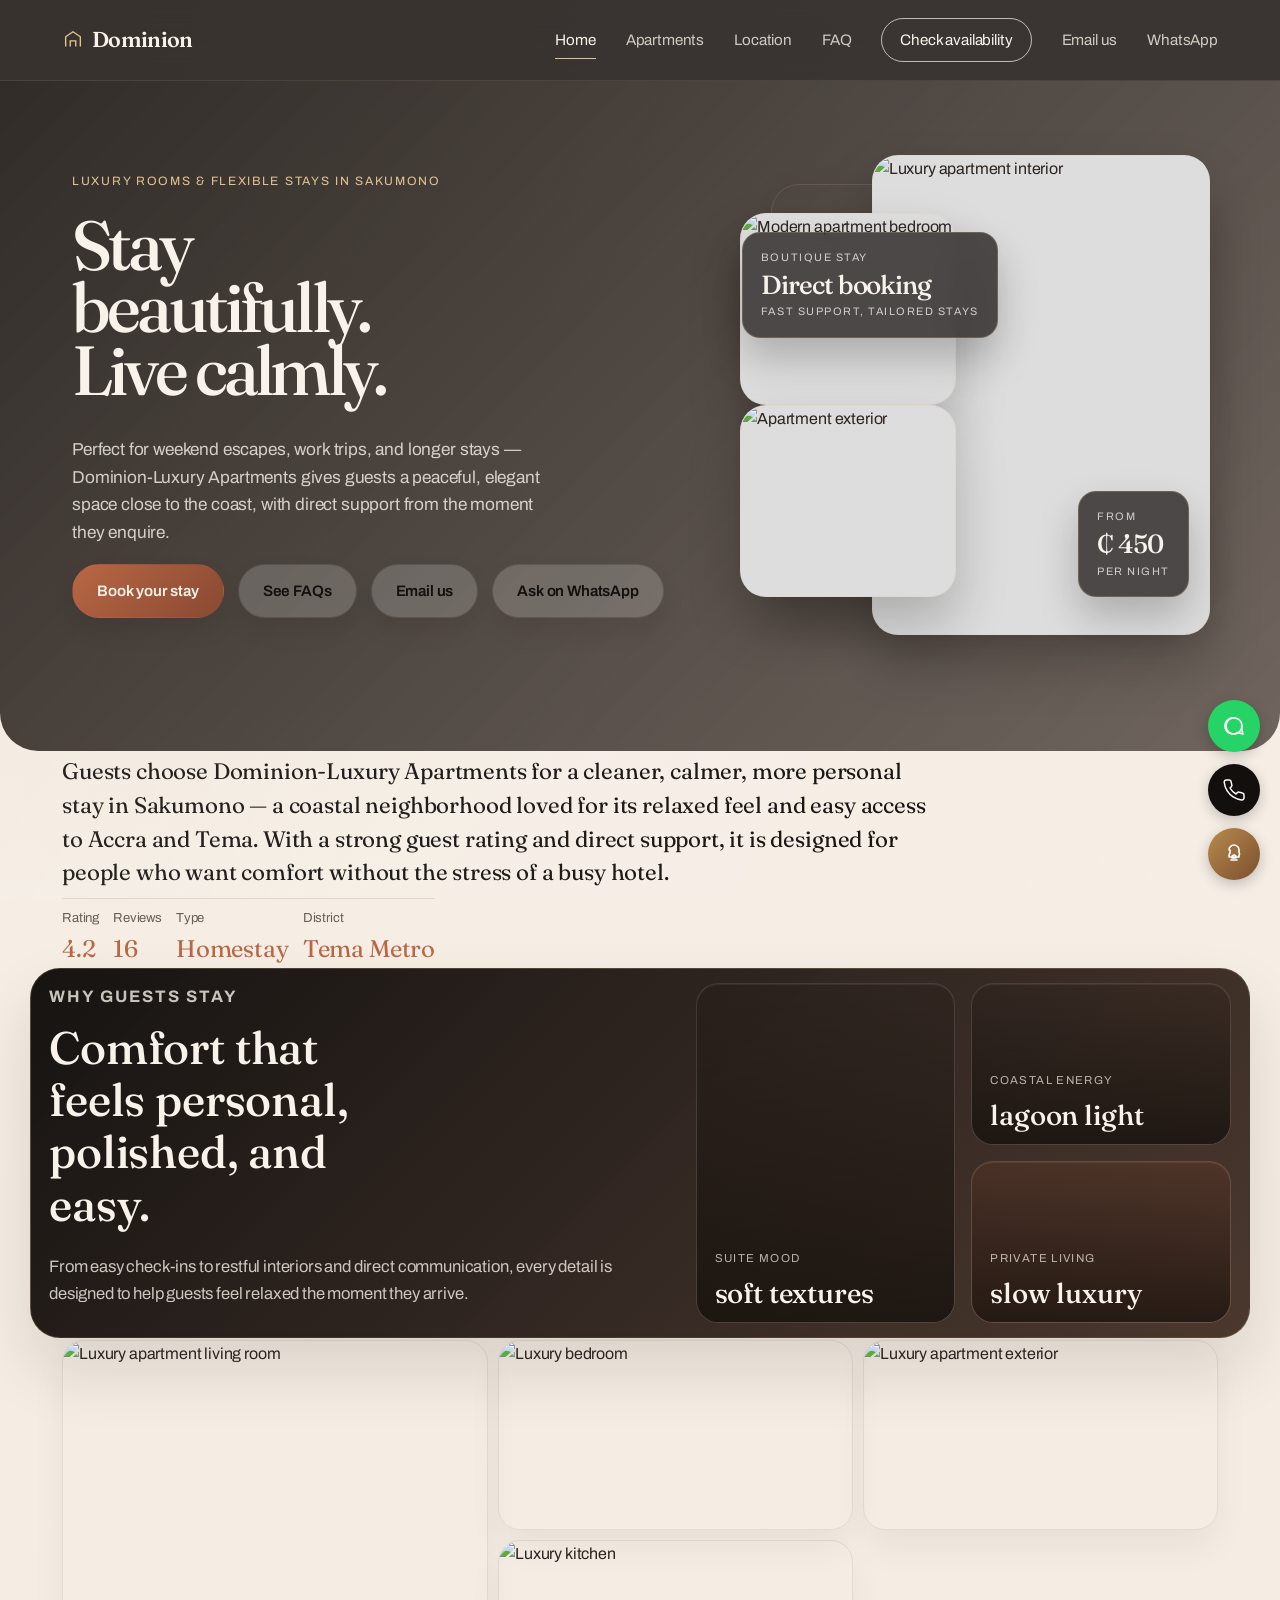
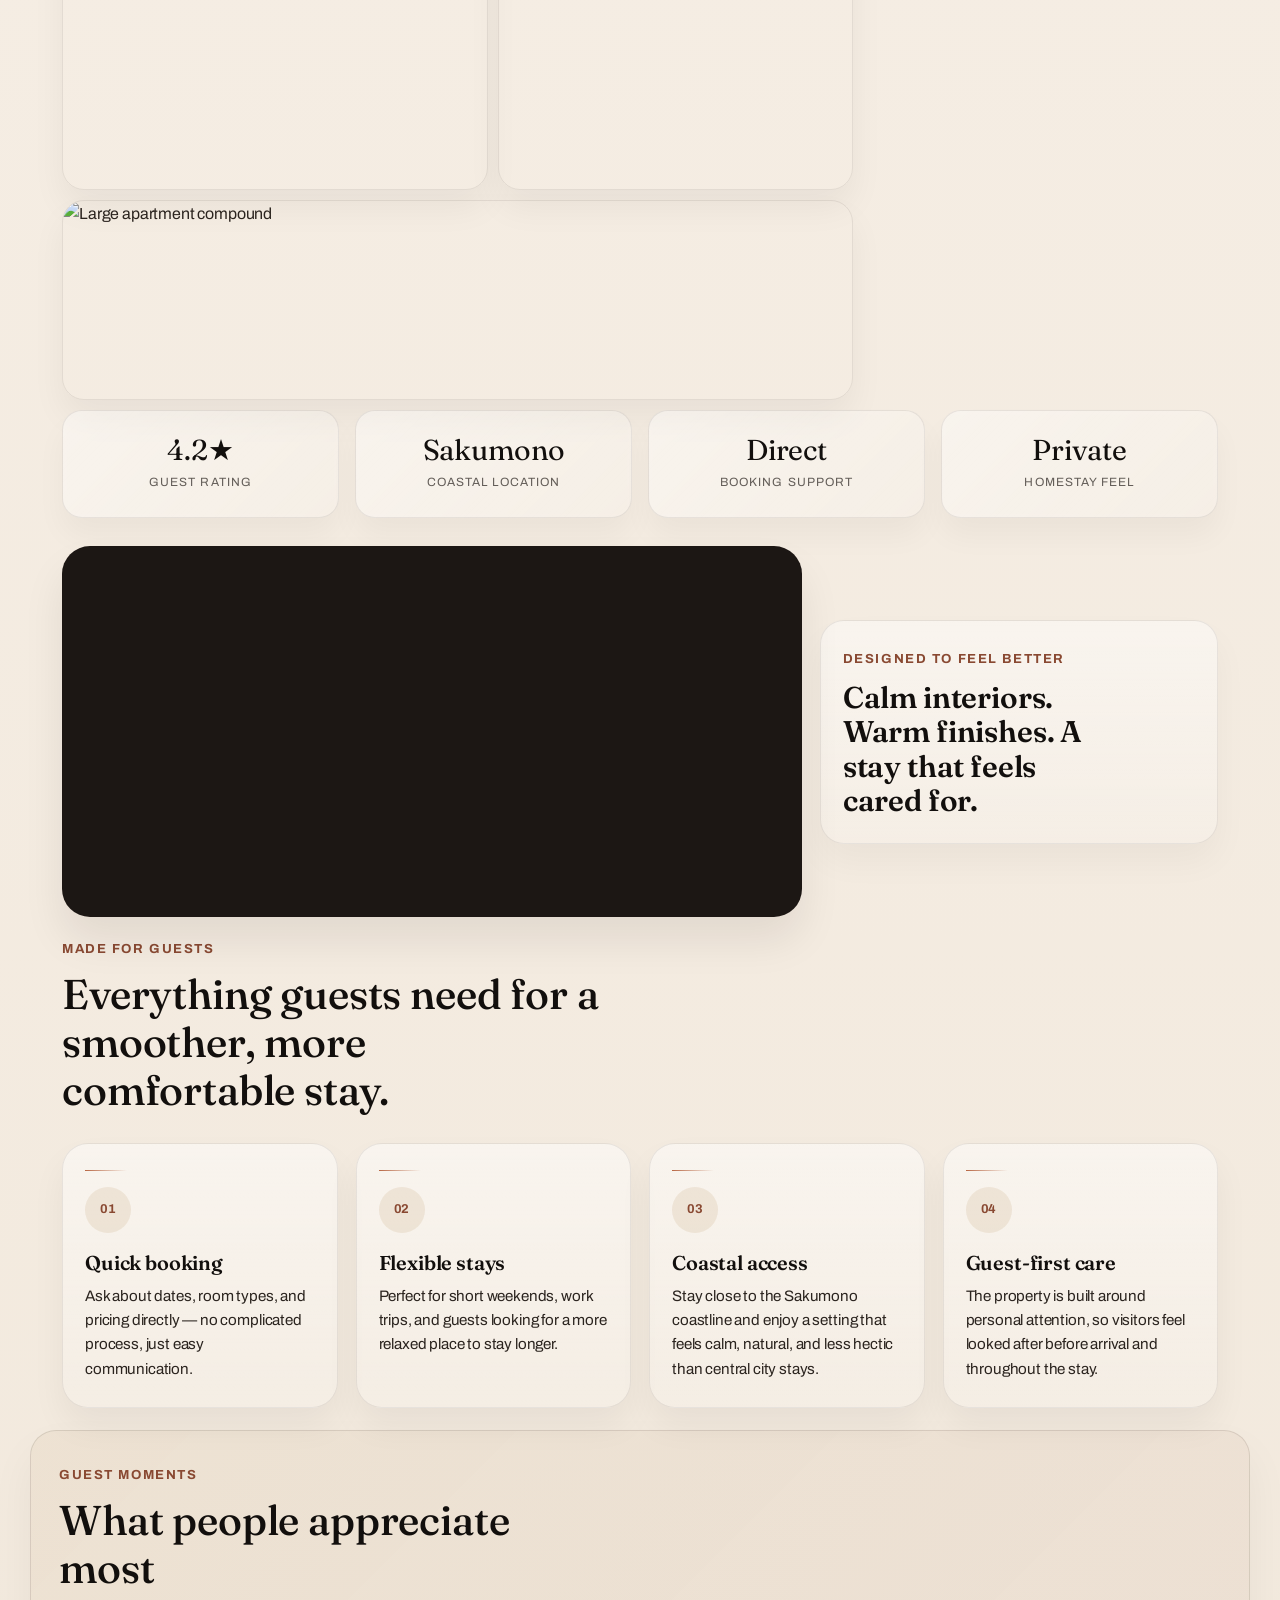
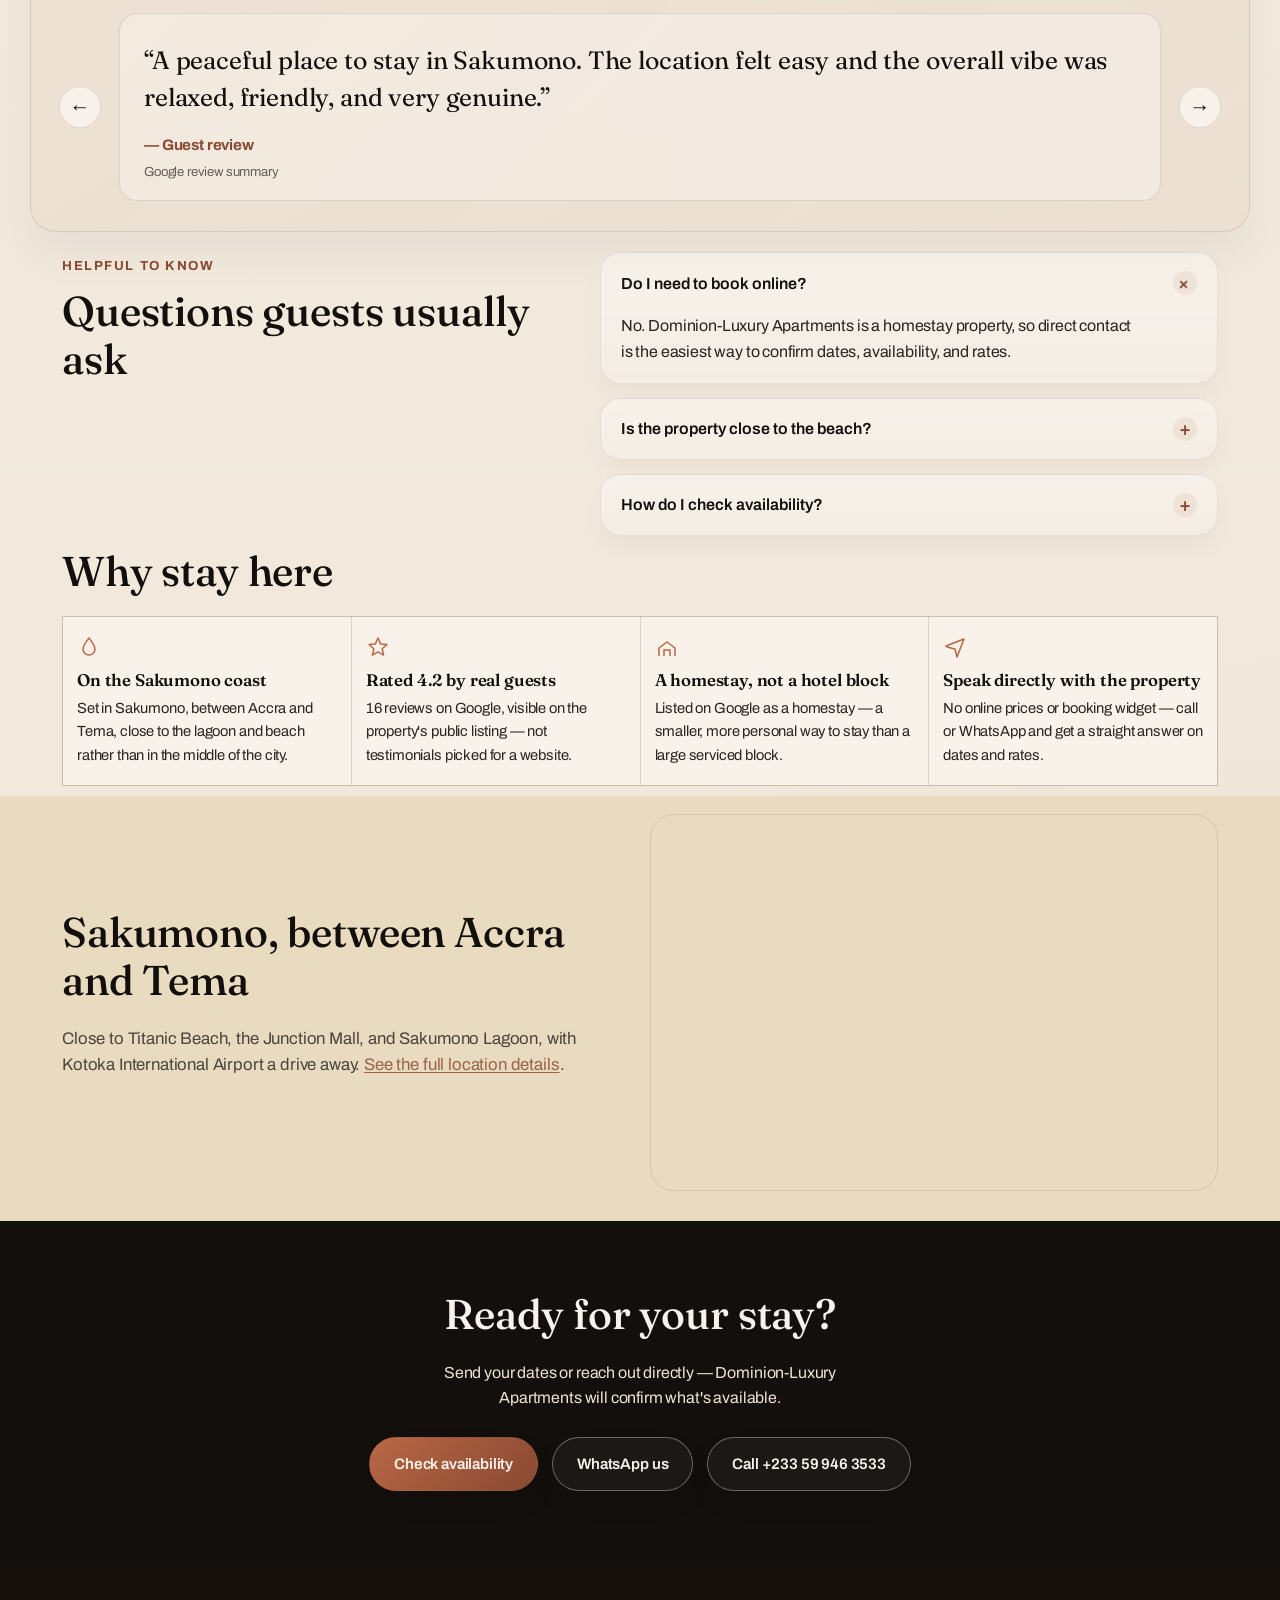
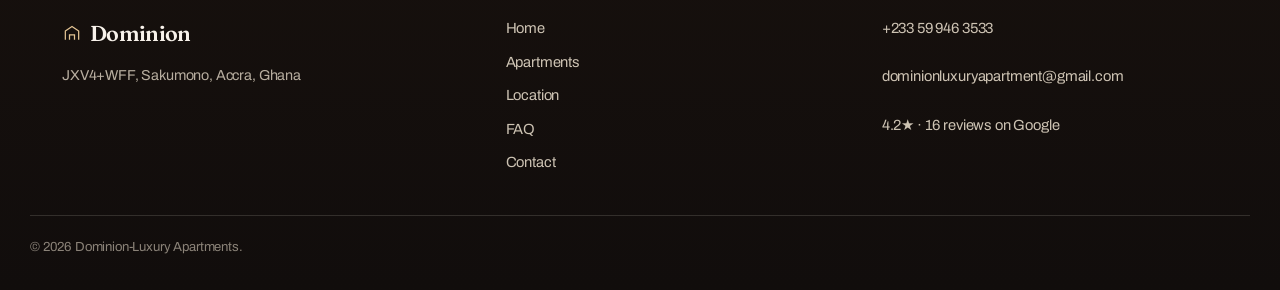
==== index.html @ fb604d4a "Improve mobile menu access links" ====
<!DOCTYPE html>
<html lang="en">
<head>
<meta charset="UTF-8">
<meta name="viewport" content="width=device-width, initial-scale=1.0">
<title>Dominion-Luxury Apartments — Homestay in Sakumono, Accra</title>
<meta name="description" content="Discover Dominion-Luxury Apartments in Sakumono, Accra — a calm, stylish coastal homestay with direct booking support and a boutique-luxury feel.">
<meta property="og:title" content="Dominion-Luxury Apartments — Coastal Boutique Homestay in Sakumono, Accra">
<meta property="og:description" content="Discover Dominion-Luxury Apartments in Sakumono, Accra — a calm, stylish coastal homestay with direct booking support and a boutique-luxury feel.">
<meta property="og:type" content="website">
<meta property="og:url" content="https://www.dominionluxuryapartments.com/">
<meta property="og:image" content="https://images.unsplash.com/photo-1505693416388-ac5ce068fe85?auto=format&fit=crop&w=1200&q=80">
<meta name="twitter:card" content="summary_large_image">
<meta name="twitter:title" content="Dominion-Luxury Apartments — Sakumono, Accra">
<meta name="twitter:description" content="Discover Dominion-Luxury Apartments in Sakumono, Accra — a calm, stylish coastal homestay with direct booking support and a boutique-luxury feel.">
<meta name="twitter:image" content="https://images.unsplash.com/photo-1505693416388-ac5ce068fe85?auto=format&fit=crop&w=1200&q=80">
<link rel="icon" href="data:image/svg+xml,%3Csvg xmlns='http://www.w3.org/2000/svg' viewBox='0 0 24 24'%3E%3Crect width='24' height='24' fill='%231C1712'/%3E%3Cpath d='M6 18V9l6-4 6 4v9' stroke='%23AD8A4E' stroke-width='1.6' fill='none'/%3E%3C/svg%3E">
<link rel="preconnect" href="https://fonts.googleapis.com">
<link rel="preconnect" href="https://fonts.gstatic.com" crossorigin>
<link href="https://fonts.googleapis.com/css2?family=Fraunces:ital,opsz,wght@0,9..144,400;0,9..144,500;0,9..144,600;1,9..144,500&family=Archivo:wght@400;500;600;700&display=swap" rel="stylesheet">
<link rel="stylesheet" href="styles.css">
</head>
<body data-page="home">

<a class="skip-link" href="#main">Skip to content</a>

<header class="site-header" id="siteHeader">
  <div class="wrap header-inner">
    <a class="wordmark" href="index.html">
      <span class="wordmark-mark" aria-hidden="true">
        <svg viewBox="0 0 24 24" width="22" height="22"><path d="M4 19V8.5L12 3l8 5.5V19" stroke="currentColor" stroke-width="1.5" fill="none" stroke-linejoin="round"/><path d="M9 19v-6h6v6" stroke="currentColor" stroke-width="1.5" fill="none"/></svg>
      </span>
      Dominion
    </a>
    <nav class="main-nav" id="mainNav" aria-label="Primary">
      <a href="index.html" class="is-active">Home</a>
      <a href="apartments.html">Apartments</a>
      <a href="location.html">Location</a>
      <a href="faq.html">FAQ</a>
      <a href="contact.html" class="nav-cta">Check availability</a>
      <a href="mailto:dominionluxuryapartment@gmail.com">Email us</a>
      <a href="https://wa.me/233599463533?text=Hello%20Dominion-Luxury%20Apartments%2C%20I%27d%20like%20to%20check%20availability%20for%20a%20stay." target="_blank" rel="noopener">WhatsApp</a>
    </nav>
    <button class="nav-toggle" id="navToggle" aria-expanded="false" aria-controls="mainNav" aria-label="Open menu">
      <span></span><span></span><span></span>
    </button>
  </div>
</header>

<main id="main">

  <!-- HERO -->
  <section class="hero" id="top">
    <div class="wrap hero-inner">
      <div class="hero-copy">
        <p class="hero-tag">Luxury rooms & flexible stays in Sakumono</p>
        <h1 class="hero-title">Stay beautifully. Live calmly.</h1>
        <p class="hero-sub">Perfect for weekend escapes, work trips, and longer stays — Dominion-Luxury Apartments gives guests a peaceful, elegant space close to the coast, with direct support from the moment they enquire.</p>
        <div class="hero-actions">
          <a class="btn btn-primary" href="contact.html">Book your stay</a>
          <a class="btn btn-ghost" href="faq.html">See FAQs</a>
          <a class="btn btn-ghost" href="mailto:dominionluxuryapartment@gmail.com">Email us</a>
          <a class="btn btn-ghost" href="https://wa.me/233599463533?text=Hello%20Dominion-Luxury%20Apartments%2C%20I%27d%20like%20to%20check%20availability%20for%20a%20stay." target="_blank" rel="noopener">Ask on WhatsApp</a>
        </div>
      </div>
      <div class="hero-art" aria-hidden="true">
        <div class="hero-video-wrap">
          <video class="hero-video" autoplay muted loop playsinline poster="https://images.unsplash.com/photo-1505693416388-ac5ce068fe85?auto=format&fit=crop&w=1200&q=80">
            <source src="https://videos.pexels.com/video-files/4493992/4493992-hd_1920_1080_25fps.mp4" type="video/mp4">
          </video>
        </div>
        <div class="hero-photo-stack">
          <div class="hero-photo hero-photo--main">
            <img src="https://images.unsplash.com/photo-1505693416388-ac5ce068fe85?auto=format&fit=crop&w=1200&q=80" alt="Luxury apartment interior" />
          </div>
          <div class="hero-photo hero-photo--small hero-photo--top">
            <img src="https://images.unsplash.com/photo-1494526585095-c41746248156?auto=format&fit=crop&w=900&q=80" alt="Modern apartment bedroom" />
          </div>
          <div class="hero-photo hero-photo--small hero-photo--bottom">
            <img src="https://images.unsplash.com/photo-1512917774080-9991f1c4c750?auto=format&fit=crop&w=900&q=80" alt="Apartment exterior" />
          </div>
        </div>
        <div class="hero-panel hero-panel--big">
          <span class="panel-label">Boutique stay</span>
          <strong>Direct booking</strong>
          <small>Fast support, tailored stays</small>
        </div>
        <div class="hero-panel hero-panel--small">
          <span class="panel-label">From</span>
          <strong>₵ 450</strong>
          <small>per night</small>
        </div>
      </div>
    </div>
  </section>

  <!-- WELCOME / ABOUT -->
  <section class="intro" id="about">
    <div class="wrap intro-inner">
      <p class="intro-lead">Guests choose Dominion-Luxury Apartments for a cleaner, calmer, more personal stay in Sakumono — a coastal neighborhood loved for its relaxed feel and easy access to Accra and Tema. With a strong guest rating and direct support, it is designed for people who want comfort without the stress of a busy hotel.</p>
      <dl class="fact-strip">
        <div><dt>Rating</dt><dd>4.2</dd></div>
        <div><dt>Reviews</dt><dd>16</dd></div>
        <div><dt>Type</dt><dd>Homestay</dd></div>
        <div><dt>District</dt><dd>Tema Metro</dd></div>
      </dl>
    </div>
  </section>

  <section class="signature-retreat">
    <div class="wrap signature-layout reveal">
      <div class="signature-copy">
        <p class="eyebrow">Why guests stay</p>
        <h2>Comfort that feels personal, polished, and easy.</h2>
        <p>From easy check-ins to restful interiors and direct communication, every detail is designed to help guests feel relaxed the moment they arrive.</p>
      </div>
      <div class="signature-cards">
        <div class="mini-card mood-suite tall">
          <span>suite mood</span>
          <strong>soft textures</strong>
        </div>
        <div class="mini-card mood-coastal">
          <span>coastal energy</span>
          <strong>lagoon light</strong>
        </div>
        <div class="mini-card mood-private accent">
          <span>private living</span>
          <strong>slow luxury</strong>
        </div>
      </div>
    </div>
  </section>

  <section class="immersive-gallery">
    <div class="wrap photo-wall reveal">
      <div class="photo-wall__item photo-wall__item--large">
        <img src="https://images.unsplash.com/photo-1505693416388-ac5ce068fe85?auto=format&fit=crop&w=1200&q=80" alt="Luxury apartment living room" />
      </div>
      <div class="photo-wall__item">
        <img src="https://images.unsplash.com/photo-1494526585095-c41746248156?auto=format&fit=crop&w=900&q=80" alt="Luxury bedroom" />
      </div>
      <div class="photo-wall__item">
        <img src="https://images.unsplash.com/photo-1512917774080-9991f1c4c750?auto=format&fit=crop&w=900&q=80" alt="Luxury apartment exterior" />
      </div>
      <div class="photo-wall__item photo-wall__item--tall">
        <img src="https://images.unsplash.com/photo-1484154218962-a197022b5858?auto=format&fit=crop&w=900&q=80" alt="Luxury kitchen" />
      </div>
      <div class="photo-wall__item photo-wall__item--wide">
        <img src="https://images.unsplash.com/photo-1502672260266-1c1ef2d93688?auto=format&fit=crop&w=1200&q=80" alt="Large apartment compound" />
      </div>
    </div>
  </section>

  <section class="luxury-strip" aria-label="Luxury highlights">
    <div class="wrap">
      <div class="stats-row reveal">
        <div class="stat-pill">
          <span class="stat-value">4.2★</span>
          <span class="stat-label">guest rating</span>
        </div>
        <div class="stat-pill">
          <span class="stat-value">Sakumono</span>
          <span class="stat-label">coastal location</span>
        </div>
        <div class="stat-pill">
          <span class="stat-value">Direct</span>
          <span class="stat-label">booking support</span>
        </div>
        <div class="stat-pill">
          <span class="stat-value">Private</span>
          <span class="stat-label">homestay feel</span>
        </div>
      </div>

      <div class="video-showcase reveal">
        <div class="video-showcase__frame">
          <video autoplay muted loop playsinline poster="https://images.unsplash.com/photo-1484154218962-a197022b5858?auto=format&fit=crop&w=1200&q=80">
            <source src="https://videos.pexels.com/video-files/2111195/2111195-hd_1920_1080_25fps.mp4" type="video/mp4">
          </video>
        </div>
        <div class="video-showcase__copy">
          <p class="eyebrow">Designed to feel better</p>
          <h3>Calm interiors. Warm finishes. A stay that feels cared for.</h3>
        </div>
      </div>
    </div>
  </section>

  <section class="experience">
    <div class="wrap">
      <div class="section-heading reveal">
        <p class="eyebrow">Made for guests</p>
        <h2>Everything guests need for a smoother, more comfortable stay.</h2>
      </div>

      <div class="experience-grid">
        <article class="feature-card reveal">
          <div class="feature-icon" aria-hidden="true">01</div>
          <h3>Quick booking</h3>
          <p>Ask about dates, room types, and pricing directly — no complicated process, just easy communication.</p>
        </article>

        <article class="feature-card reveal">
          <div class="feature-icon" aria-hidden="true">02</div>
          <h3>Flexible stays</h3>
          <p>Perfect for short weekends, work trips, and guests looking for a more relaxed place to stay longer.</p>
        </article>

        <article class="feature-card reveal">
          <div class="feature-icon" aria-hidden="true">03</div>
          <h3>Coastal access</h3>
          <p>Stay close to the Sakumono coastline and enjoy a setting that feels calm, natural, and less hectic than central city stays.</p>
        </article>

        <article class="feature-card reveal">
          <div class="feature-icon" aria-hidden="true">04</div>
          <h3>Guest-first care</h3>
          <p>The property is built around personal attention, so visitors feel looked after before arrival and throughout the stay.</p>
        </article>
      </div>
    </div>
  </section>

  <section class="testimonial-band">
    <div class="wrap testimonial-wrap reveal">
      <div class="testimonial-head">
        <p class="eyebrow">Guest moments</p>
        <h2>What people appreciate most</h2>
      </div>

      <div class="testimonial-slider" aria-live="polite">
        <button class="slider-btn slider-btn-prev" type="button" aria-label="Previous testimonial">←</button>

        <div class="testimonial-panel">
          <article class="testimonial is-active">
            <p class="quote">“A peaceful place to stay in Sakumono. The location felt easy and the overall vibe was relaxed, friendly, and very genuine.”</p>
            <div class="person">
              <strong>— Guest review</strong>
              <span>Google review summary</span>
            </div>
          </article>

          <article class="testimonial">
            <p class="quote">“The homestay feel was exactly what we wanted — personal, calm, and close to the coast without the chaos of a big hotel.”</p>
            <div class="person">
              <strong>— Visitor feedback</strong>
              <span>Holiday stay</span>
            </div>
          </article>

          <article class="testimonial">
            <p class="quote">“For a short stay or a slower trip, it feels like a good fit when you want comfort and direct communication with the property.”</p>
            <div class="person">
              <strong>— Traveler note</strong>
              <span>Business & leisure</span>
            </div>
          </article>
        </div>

        <button class="slider-btn slider-btn-next" type="button" aria-label="Next testimonial">→</button>
      </div>
    </div>
  </section>

  <section class="faq-section">
    <div class="wrap faq-wrap">
      <div class="faq-copy reveal">
        <p class="eyebrow">Helpful to know</p>
        <h2>Questions guests usually ask</h2>
      </div>

      <div class="faq-list reveal" aria-label="Frequently asked questions">
        <div class="faq-item is-open">
          <button class="faq-question" type="button" aria-expanded="true">
            <span>Do I need to book online?</span>
            <span class="faq-icon" aria-hidden="true">+</span>
          </button>
          <div class="faq-answer">
            <p>No. Dominion-Luxury Apartments is a homestay property, so direct contact is the easiest way to confirm dates, availability, and rates.</p>
          </div>
        </div>

        <div class="faq-item">
          <button class="faq-question" type="button" aria-expanded="false">
            <span>Is the property close to the beach?</span>
            <span class="faq-icon" aria-hidden="true">+</span>
          </button>
          <div class="faq-answer">
            <p>Yes. It is in Sakumono, a coastal area near the lagoon and beach, which gives it a more relaxed setting than central city accommodation.</p>
          </div>
        </div>

        <div class="faq-item">
          <button class="faq-question" type="button" aria-expanded="false">
            <span>How do I check availability?</span>
            <span class="faq-icon" aria-hidden="true">+</span>
          </button>
          <div class="faq-answer">
            <p>Send your preferred dates through the contact form or WhatsApp. The property will confirm what is available.</p>
          </div>
        </div>
      </div>
    </div>
  </section>

  <!-- WHY STAY -->
  <section class="why-stay">
    <div class="wrap">
      <h2>Why stay here</h2>
      <div class="value-cards">
        <article class="value-card">
          <svg viewBox="0 0 24 24" aria-hidden="true"><path d="M12 3c3 4 6 7.6 6 11a6 6 0 1 1-12 0c0-3.4 3-7 6-11z" fill="none" stroke="currentColor" stroke-width="1.5" stroke-linejoin="round"/></svg>
          <h3>On the Sakumono coast</h3>
          <p>Set in Sakumono, between Accra and Tema, close to the lagoon and beach rather than in the middle of the city.</p>
        </article>
        <article class="value-card">
          <svg viewBox="0 0 24 24" aria-hidden="true"><path d="m12 3 2.6 5.9 6.4.6-4.8 4.3 1.4 6.3L12 16.9l-5.6 3.2 1.4-6.3-4.8-4.3 6.4-.6L12 3z" fill="none" stroke="currentColor" stroke-width="1.5" stroke-linejoin="round"/></svg>
          <h3>Rated 4.2 by real guests</h3>
          <p>16 reviews on Google, visible on the property's public listing — not testimonials picked for a website.</p>
        </article>
        <article class="value-card">
          <svg viewBox="0 0 24 24" aria-hidden="true"><path d="M4 21v-8l8-6 8 6v8" fill="none" stroke="currentColor" stroke-width="1.5" stroke-linejoin="round"/><path d="M9 21v-6h6v6" fill="none" stroke="currentColor" stroke-width="1.5"/></svg>
          <h3>A homestay, not a hotel block</h3>
          <p>Listed on Google as a homestay — a smaller, more personal way to stay than a large serviced block.</p>
        </article>
        <article class="value-card">
          <svg viewBox="0 0 24 24" aria-hidden="true"><path d="M3 11l18-7-7 18-2-8-8-2z" fill="none" stroke="currentColor" stroke-width="1.5" stroke-linejoin="round"/></svg>
          <h3>Speak directly with the property</h3>
          <p>No online prices or booking widget — call or WhatsApp and get a straight answer on dates and rates.</p>
        </article>
      </div>
    </div>
  </section>

  <!-- LOCATION PREVIEW -->
  <section class="location-preview">
    <div class="wrap location-preview-inner">
      <div>
        <h2>Sakumono, between Accra and Tema</h2>
        <p class="section-lead">Close to Titanic Beach, the Junction Mall, and Sakumono Lagoon, with Kotoka International Airport a drive away. <a class="text-link" href="location.html">See the full location details</a>.</p>
      </div>
      <div class="map-embed">
        <iframe title="Map of Dominion-Luxury Apartments, Sakumono" src="https://www.google.com/maps?q=JXV4%2BWFF+Sakumono&output=embed" loading="lazy" referrerpolicy="no-referrer-when-downgrade"></iframe>
      </div>
    </div>
  </section>

  <!-- BOOKING CTA -->
  <section class="cta-band">
    <div class="wrap cta-band-inner">
      <h2>Ready for your stay?</h2>
      <p>Send your dates or reach out directly — Dominion-Luxury Apartments will confirm what's available.</p>
      <div class="hero-actions">
        <a class="btn btn-primary" href="contact.html">Check availability</a>
        <a class="btn btn-ghost-dark" href="https://wa.me/233599463533?text=Hello%20Dominion-Luxury%20Apartments%2C%20I%27d%20like%20to%20check%20availability%20for%20a%20stay." target="_blank" rel="noopener">WhatsApp us</a>
        <a class="btn btn-ghost-dark" href="tel:+233599463533">Call +233 59 946 3533</a>
      </div>
    </div>
  </section>

</main>

<footer class="site-footer">
  <div class="wrap footer-inner">
    <div class="footer-brand">
      <a class="wordmark" href="index.html">
        <span class="wordmark-mark" aria-hidden="true">
          <svg viewBox="0 0 24 24" width="20" height="20"><path d="M4 19V8.5L12 3l8 5.5V19" stroke="currentColor" stroke-width="1.5" fill="none" stroke-linejoin="round"/><path d="M9 19v-6h6v6" stroke="currentColor" stroke-width="1.5" fill="none"/></svg>
        </span>
        Dominion
      </a>
      <p>JXV4+WFF, Sakumono, Accra, Ghana</p>
    </div>
    <nav class="footer-nav" aria-label="Footer">
      <a href="index.html">Home</a>
      <a href="apartments.html">Apartments</a>
      <a href="location.html">Location</a>
      <a href="faq.html">FAQ</a>
      <a href="contact.html">Contact</a>
    </nav>
    <div class="footer-contact">
      <p><a href="tel:+233599463533">+233 59 946 3533</a></p>
      <p><a href="mailto:dominionluxuryapartment@gmail.com">dominionluxuryapartment@gmail.com</a></p>
      <p><a href="https://www.google.com/maps/search/?api=1&query=JXV4%2BWFF+Sakumono" target="_blank" rel="noopener">4.2★ · 16 reviews on Google</a></p>
    </div>
  </div>
  <div class="wrap footer-bottom">
    <p>© 2026 Dominion-Luxury Apartments.</p>
  </div>
</footer>

<script src="script.js"></script>
</body>
</html>
---- styles.css ----
/* ==========================================================================
   Dominion-Luxury Apartments — stylesheet
   Palette: warm plaster/ink ground, laterite clay + brass accents
   Type: Fraunces (display) / Archivo (body, UI)
   ========================================================================== */

:root {
  --ink: #120f0d;
  --ink-soft: #2b241f;
  --plaster: #f8f2eb;
  --plaster-deep: #e9dbc0;
  --clay: #b86744;
  --clay-deep: #894932;
  --brass: #b48b56;
  --brass-light: #e2c393;
  --stone: #eee3d1;
  --stone-line: rgba(55, 41, 34, 0.12);
  --whatsapp: #25D366;
  --whatsapp-deep: #1DA851;
  --rose: #f0d5c1;
  --shadow-soft: rgba(15, 10, 9, 0.14);
  --panel: rgba(255,255,255,0.16);
  --panel-strong: rgba(255,255,255,0.22);

  --font-display: 'Fraunces', Georgia, serif;
  --font-body: 'Archivo', -apple-system, sans-serif;

  --max-width: 1220px;
  --radius-sm: 14px;
  --radius-md: 24px;
}

* { box-sizing: border-box; }

html {
  scroll-behavior: smooth;
  scroll-padding-top: 84px;
}

body {
  margin: 0;
  background:
    radial-gradient(circle at top left, rgba(180, 139, 86, 0.18), transparent 18%),
    radial-gradient(circle at bottom right, rgba(184, 103, 68, 0.12), transparent 24%),
    linear-gradient(180deg, #f7f0e8 0%, #f0e6d8 100%);
  color: var(--ink-soft);
  font-family: var(--font-body);
  font-size: 1rem;
  line-height: 1.6;
  -webkit-font-smoothing: antialiased;
  letter-spacing: -0.01em;
}

body::before {
  content: "";
  position: fixed;
  inset: 0;
  pointer-events: none;
  background: linear-gradient(120deg, rgba(255,255,255,0.12), rgba(255,255,255,0));
  z-index: 0;
}

img, svg { max-width: 100%; display: block; }

.wrap {
  max-width: var(--max-width);
  margin: 0 auto;
  padding: 0 32px;
}

h1, h2, h3 {
  font-family: var(--font-display);
  color: var(--ink);
  margin: 0 0 0.5em;
  line-height: 1.15;
  font-weight: 500;
}

h2 { font-size: clamp(1.9rem, 1.4rem + 2vw, 2.6rem); max-width: 20ch; }
h3 { font-size: 1.25rem; font-weight: 600; }

p { margin: 0 0 1em; max-width: 62ch; }

a { color: inherit; }

.text-link {
  color: var(--clay-deep);
  text-decoration: underline;
  text-underline-offset: 2px;
}

.maps-link {
  color: var(--clay-deep);
  text-decoration: underline;
  text-underline-offset: 2px;
  font-size: 0.95rem;
}

.skip-link {
  position: absolute;
  left: -9999px;
  top: 0;
  background: var(--ink);
  color: var(--plaster);
  padding: 10px 18px;
  z-index: 100;
}
.skip-link:focus { left: 16px; top: 16px; }

:focus-visible {
  outline: 2px solid var(--clay);
  outline-offset: 3px;
}

.section-lead {
  color: var(--ink-soft);
  opacity: 0.82;
  max-width: 56ch;
  font-size: 1.05rem;
}

/* ---------- Buttons ---------- */
.btn {
  display: inline-flex;
  align-items: center;
  gap: 8px;
  padding: 14px 24px;
  border-radius: 999px;
  font-family: var(--font-body);
  font-weight: 600;
  font-size: 0.95rem;
  text-decoration: none;
  border: 1.5px solid transparent;
  cursor: pointer;
  transition: transform 0.22s ease, box-shadow 0.22s ease, background-color 0.18s ease, color 0.18s ease, border-color 0.18s ease;
  box-shadow: 0 12px 24px rgba(26, 18, 13, 0.08);
}
.btn:hover {
  transform: translateY(-2px);
  box-shadow: 0 18px 28px rgba(26, 18, 13, 0.1);
}
.btn-primary { background: linear-gradient(135deg, var(--clay) 0%, var(--clay-deep) 100%); color: var(--plaster); }
.btn-primary:hover { background: linear-gradient(135deg, var(--clay-deep) 0%, #6d2e1f 100%); }
.btn-ghost { background: rgba(255,255,255,0.18); border-color: rgba(17,12,10,0.2); color: var(--ink); }
.btn-ghost:hover { background: var(--ink); color: var(--plaster); }
.btn-ghost-dark { background: rgba(255,255,255,0.04); border-color: rgba(240,233,220,0.38); color: var(--plaster); }
.btn-ghost-dark:hover { background: var(--plaster); color: var(--ink); }
.btn-whatsapp { background: linear-gradient(135deg, var(--whatsapp) 0%, var(--whatsapp-deep) 100%); color: #fff; margin-top: 18px; }
.btn-whatsapp:hover { box-shadow: 0 16px 28px rgba(37, 211, 102, 0.26); }
.whatsapp-hint { font-size: 0.85rem; opacity: 0.65; margin-top: 8px; }

/* ---------- Header ---------- */
.site-header {
  position: sticky;
  top: 0;
  z-index: 50;
  background: rgba(17, 12, 10, 0.82);
  backdrop-filter: blur(16px);
  transition: box-shadow 0.25s ease, background 0.25s ease;
  border-bottom: 1px solid rgba(220, 193, 138, 0.12);
}
.site-header.is-scrolled { box-shadow: 0 12px 28px rgba(15,10,9,0.14); background: rgba(17, 12, 10, 0.92); }
.header-inner {
  display: flex;
  align-items: center;
  justify-content: space-between;
  padding-top: 18px;
  padding-bottom: 18px;
}
.wordmark {
  display: inline-flex;
  align-items: center;
  gap: 8px;
  font-family: var(--font-display);
  font-size: 1.35rem;
  font-weight: 600;
  text-decoration: none;
  color: var(--plaster);
  letter-spacing: -0.03em;
}
.wordmark-mark { color: var(--brass-light); display: inline-flex; }

.main-nav { display: flex; align-items: center; gap: 30px; font-size: 0.95rem; }
.main-nav a {
  text-decoration: none;
  color: rgba(245,239,230,0.8);
  padding: 6px 0;
  border-bottom: 1.5px solid transparent;
  transition: border-color 0.15s ease, color 0.15s ease, transform 0.2s ease;
}
.main-nav a:hover, .main-nav a.is-active:not(.nav-cta) { border-color: var(--brass-light); color: var(--plaster); }
.main-nav a.nav-cta {
  border: 1.5px solid rgba(245,239,230,0.72);
  border-radius: 999px;
  padding: 9px 18px;
  color: var(--plaster);
}
.main-nav a.nav-cta:hover, .main-nav a.nav-cta.is-active { background: var(--plaster); color: var(--ink); }

.nav-toggle {
  display: none;
  flex-direction: column;
  justify-content: center;
  gap: 5px;
  width: 38px;
  height: 38px;
  background: none;
  border: none;
  cursor: pointer;
  padding: 0;
}
.nav-toggle span { display: block; height: 1.5px; background: var(--ink); width: 100%; transition: transform 0.2s ease, opacity 0.2s ease; }
.nav-toggle[aria-expanded="true"] span:nth-child(1) { transform: translateY(6.5px) rotate(45deg); }
.nav-toggle[aria-expanded="true"] span:nth-child(2) { opacity: 0; }
.nav-toggle[aria-expanded="true"] span:nth-child(3) { transform: translateY(-6.5px) rotate(-45deg); }

/* ---------- Hero (home) ---------- */
.hero {
  position: relative;
  padding: 0 0 30px;
  overflow: hidden;
}
.hero::before {
  content: "";
  position: absolute;
  inset: 0;
  background:
    linear-gradient(135deg, rgba(18, 14, 12, 0.86), rgba(42, 30, 23, 0.66)),
    url('https://images.unsplash.com/photo-1505693416388-ac5ce068fe85?auto=format&fit=crop&w=1700&q=80') center/cover no-repeat;
  border-radius: 0 0 38px 38px;
  z-index: 0;
}
.hero::after {
  content: "";
  position: absolute;
  inset: auto 4% 18% auto;
  width: 420px;
  height: 420px;
  background: radial-gradient(circle, rgba(226, 195, 147, 0.28), transparent 68%);
  filter: blur(12px);
  pointer-events: none;
}
.hero-inner {
  position: relative;
  z-index: 1;
  display: grid;
  grid-template-columns: 1.12fr 0.88fr;
  gap: 52px;
  align-items: center;
  padding-top: 74px;
  padding-bottom: 86px;
}
.hero-copy {
  color: var(--plaster);
  padding-left: 10px;
}
.hero-tag {
  font-size: 0.76rem;
  color: var(--brass-light);
  margin-bottom: 22px;
  opacity: 0;
  animation: rise 0.6s ease 0.05s forwards;
  letter-spacing: 0.14em;
  text-transform: uppercase;
}
.hero-title {
  color: var(--plaster);
  font-size: clamp(3.1rem, 2.1rem + 2.8vw, 5.7rem);
  max-width: 9.5ch;
  opacity: 0;
  animation: rise 0.7s ease 0.18s forwards;
  line-height: 0.9;
  letter-spacing: -0.055em;
}
.hero-sub {
  color: rgba(245,239,230,0.82);
  font-size: 1.08rem;
  max-width: 48ch;
  opacity: 0;
  animation: rise 0.7s ease 0.32s forwards;
}
.hero-actions {
  display: flex;
  gap: 14px;
  flex-wrap: wrap;
  margin-top: 14px;
}
.hero .hero-actions {
  opacity: 0;
  animation: rise 0.7s ease 0.46s forwards;
}
@keyframes rise { from { opacity: 0; transform: translateY(14px); } to { opacity: 1; transform: translateY(0); } }
@media (prefers-reduced-motion: reduce) {
  .hero-tag, .hero-title, .hero-sub, .hero .hero-actions { animation: none; opacity: 1; }
}
.hero-art {
  display: flex;
  justify-content: center;
  position: relative;
  min-height: 430px;
}
.hero-art::before {
  content: "";
  position: absolute;
  width: 82%;
  height: 82%;
  right: 0;
  top: 10%;
  background: radial-gradient(circle at center, rgba(226,195,147,0.3), rgba(26,18,13,0) 68%);
  filter: blur(14px);
}
.hero-video-wrap {
  position: absolute;
  inset: 6% 4% 8% 8%;
  border-radius: 28px;
  overflow: hidden;
  border: 1px solid rgba(226,195,147,0.18);
  box-shadow: 0 28px 52px rgba(12,8,7,0.24);
  opacity: 0.86;
}
.hero-video {
  width: 100%;
  height: 100%;
  object-fit: cover;
  filter: saturate(0.9) contrast(1.06) brightness(0.75);
}
.hero-photo-stack {
  position: relative;
  width: min(100%, 470px);
  height: 480px;
  z-index: 1;
}
.hero-photo {
  position: absolute;
  overflow: hidden;
  border-radius: 26px;
  border: 1px solid rgba(226,195,147,0.2);
  box-shadow: 0 28px 52px rgba(12, 8, 7, 0.22);
  background: #ddd;
}
.hero-photo img {
  width: 100%;
  height: 100%;
  object-fit: cover;
  display: block;
}
.hero-photo--main {
  width: 72%;
  height: 100%;
  right: 0;
  top: 0;
}
.hero-photo--small {
  width: 46%;
  height: 40%;
  left: 0;
}
.hero-photo--top {
  top: 12%;
}
.hero-photo--bottom {
  bottom: 8%;
}
.hero-panel {
  position: absolute;
  z-index: 2;
  display: flex;
  flex-direction: column;
  gap: 4px;
  padding: 16px 18px;
  border: 1px solid rgba(226,195,147,0.22);
  background: rgba(18, 15, 13, 0.72);
  backdrop-filter: blur(12px);
  color: var(--plaster);
  border-radius: 18px;
  box-shadow: 0 20px 40px rgba(0, 0, 0, 0.22);
}
.hero-panel strong {
  font-family: var(--font-display);
  font-weight: 500;
  letter-spacing: -0.04em;
  font-size: clamp(1.3rem, 1rem + 0.8vw, 2rem);
  line-height: 1.1;
}
.hero-panel small,
.hero-panel .panel-label {
  font-size: 0.68rem;
  letter-spacing: 0.14em;
  text-transform: uppercase;
  opacity: 0.78;
}
.hero-panel--big {
  left: 2%;
  top: 16%;
}
.hero-panel--small {
  right: 6%;
  bottom: 8%;
}
.building-svg {
  display: none;
}

.eyebrow {
  display: inline-block;
  margin: 0 0 12px;
  color: var(--clay-deep);
  font-size: 0.82rem;
  font-weight: 700;
  letter-spacing: 0.12em;
  text-transform: uppercase;
}

.section-heading {
  margin-bottom: 28px;
}

.reveal {
  opacity: 1;
  transform: none;
  transition: none;
}

.reveal.is-visible {
  opacity: 1;
  transform: none;
}

.signature-retreat {
  padding: 0;
  margin-top: -6px;
}

.signature-layout {
  display: grid;
  grid-template-columns: 1.08fr 0.92fr;
  gap: 18px;
  background: linear-gradient(135deg, rgba(18, 15, 13, 0.98), rgba(67, 48, 39, 0.96));
  border-radius: 30px;
  padding: 14px 18px;
  border: 1px solid rgba(226, 195, 147, 0.18);
  box-shadow: 0 32px 65px rgba(26, 18, 13, 0.12);
  color: var(--plaster);
}

.signature-copy h2 {
  color: var(--plaster);
  max-width: 12.5ch;
  font-size: clamp(2.2rem, 1.8rem + 1.3vw, 3.1rem);
}

.signature-copy p {
  color: rgba(245, 239, 230, 0.8);
  font-size: 1.04rem;
}

.signature-cards {
  display: grid;
  grid-template-columns: repeat(2, minmax(0, 1fr));
  gap: 16px;
  align-items: stretch;
}

.mini-card {
  position: relative;
  min-height: 150px;
  border-radius: 22px;
  padding: 18px 18px 14px;
  background-size: cover;
  background-position: center;
  background-repeat: no-repeat;
  border: 1px solid rgba(255,255,255,0.1);
  display: flex;
  flex-direction: column;
  justify-content: flex-end;
  box-shadow: inset 0 1px 0 rgba(255,255,255,0.08);
  overflow: hidden;
}

.mini-card::before {
  content: "";
  position: absolute;
  inset: 0;
  background: linear-gradient(180deg, rgba(18, 14, 10, 0.12), rgba(18, 14, 10, 0.72));
}

.mini-card > * {
  position: relative;
  z-index: 1;
}

.mini-card.tall {
  grid-row: span 2;
  min-height: 318px;
}

.mini-card.mood-suite {
  background-image: url('https://images.unsplash.com/photo-1505693416388-ac5ce068fe85?auto=format&fit=crop&w=900&q=80');
}

.mini-card.mood-coastal {
  background-image: url('https://images.unsplash.com/photo-1507525428034-b723cf961d3e?auto=format&fit=crop&w=900&q=80');
}

.mini-card.mood-private {
  background-image: url('https://images.unsplash.com/photo-1494526585095-c41746248156?auto=format&fit=crop&w=900&q=80');
}

.mini-card.accent {
  background-color: rgba(176, 91, 60, 0.18);
}

.mini-card span {
  font-size: 0.72rem;
  text-transform: uppercase;
  letter-spacing: 0.12em;
  color: rgba(245, 239, 230, 0.7);
}

.mini-card strong {
  display: block;
  margin-top: 10px;
  font-family: var(--font-display);
  font-size: clamp(1.4rem, 1.1rem + 0.8vw, 2.1rem);
  font-weight: 500;
  color: var(--plaster);
  line-height: 1.1;
}

.immersive-gallery {
  padding: 2px 0 10px;
}

.photo-wall {
  display: grid;
  grid-template-columns: 1.2fr 1fr 1fr;
  gap: 10px;
}

.photo-wall__item {
  position: relative;
  min-height: 190px;
  overflow: hidden;
  border-radius: 22px;
  border: 1px solid rgba(26, 18, 13, 0.08);
  box-shadow: 0 18px 34px rgba(28, 23, 18, 0.05);
}

.photo-wall__item img {
  width: 100%;
  height: 100%;
  object-fit: cover;
  display: block;
  transition: transform 0.3s ease;
}

.photo-wall__item:hover img {
  transform: scale(1.04);
}

.photo-wall__item--large {
  grid-row: span 2;
  min-height: 390px;
}

.photo-wall__item--tall {
  min-height: 250px;
}

.photo-wall__item--wide {
  grid-column: span 2;
  min-height: 200px;
}

.luxury-strip {
  padding: 0 0 8px;
}

.stats-row {
  display: grid;
  grid-template-columns: repeat(4, minmax(0, 1fr));
  gap: 16px;
}

.stat-pill {
  display: flex;
  flex-direction: column;
  align-items: center;
  justify-content: center;
  gap: 8px;
  min-height: 108px;
  background: linear-gradient(135deg, rgba(255,255,255,0.42), rgba(255,255,255,0.18));
  border: 1px solid rgba(26, 18, 13, 0.08);
  border-radius: 20px;
  box-shadow: 0 18px 30px rgba(26, 18, 13, 0.04);
  backdrop-filter: blur(2px);
}

.stat-value {
  font-family: var(--font-display);
  font-size: clamp(1.45rem, 1rem + 1vw, 2.1rem);
  color: var(--ink);
  line-height: 1;
}

.stat-label {
  font-size: 0.75rem;
  letter-spacing: 0.09em;
  text-transform: uppercase;
  color: rgba(42, 36, 32, 0.72);
}

.video-showcase {
  display: grid;
  grid-template-columns: 1.3fr 0.7fr;
  gap: 18px;
  align-items: center;
  margin-top: 18px;
  padding: 10px 0 0;
}

.video-showcase__frame {
  position: relative;
  overflow: hidden;
  background: #1c1714;
  border-radius: 28px;
  border: 1px solid rgba(26, 18, 13, 0.08);
  box-shadow: 0 24px 42px rgba(26, 18, 13, 0.08);
  min-height: 280px;
}

.video-showcase__frame video {
  width: 100%;
  height: 100%;
  display: block;
  object-fit: cover;
  min-height: 280px;
  filter: saturate(0.82) contrast(1.08);
}

.video-showcase__copy {
  background: linear-gradient(180deg, rgba(255,255,255,0.45), rgba(255,255,255,0.18));
  border: 1px solid rgba(26, 18, 13, 0.08);
  border-radius: 24px;
  padding: 24px 22px;
  box-shadow: 0 18px 34px rgba(28, 23, 18, 0.04);
}

.video-showcase__copy h3 {
  margin-bottom: 0;
  font-size: clamp(1.5rem, 1.15rem + 0.9vw, 2.1rem);
  max-width: 12ch;
}

.experience {
  padding: 10px 0 22px;
}

.experience-grid {
  display: grid;
  grid-template-columns: repeat(4, minmax(0, 1fr));
  gap: 18px;
}

.feature-card {
  background: linear-gradient(180deg, rgba(255,255,255,0.48), rgba(255,255,255,0.18));
  border: 1px solid rgba(26, 18, 13, 0.08);
  border-radius: 26px;
  padding: 26px 22px;
  box-shadow: 0 18px 34px rgba(28, 23, 18, 0.05);
  transition: transform 0.2s ease, border-color 0.2s ease, box-shadow 0.2s ease;
}

.feature-card:hover {
  transform: translateY(-5px);
  border-color: rgba(176, 91, 60, 0.42);
  box-shadow: 0 24px 34px rgba(28, 23, 18, 0.1);
}

.feature-card::before {
  content: "";
  display: block;
  width: 42px;
  height: 1px;
  background: linear-gradient(90deg, var(--clay), transparent);
  margin-bottom: 16px;
}

.feature-icon {
  display: inline-flex;
  align-items: center;
  justify-content: center;
  width: 46px;
  height: 46px;
  border-radius: 50%;
  background: rgba(173, 138, 78, 0.14);
  color: var(--clay-deep);
  font-size: 0.8rem;
  font-weight: 700;
  margin-bottom: 18px;
}

.feature-card h3 {
  margin-bottom: 10px;
}

.feature-card p {
  margin-bottom: 0;
  font-size: 0.95rem;
  color: var(--ink-soft);
}

.testimonial-band {
  padding: 0 0 20px;
}

.testimonial-wrap {
  background: linear-gradient(135deg, rgba(173, 138, 78, 0.08), rgba(156, 74, 46, 0.06));
  border: 1px solid var(--stone-line);
  border-radius: 26px;
  padding: 30px 28px;
  box-shadow: 0 22px 45px rgba(29, 18, 15, 0.05);
}

.testimonial-head {
  margin-bottom: 20px;
}

.testimonial-slider {
  display: grid;
  grid-template-columns: auto 1fr auto;
  gap: 18px;
  align-items: center;
}

.testimonial-panel {
  position: relative;
  min-height: 188px;
}

.testimonial {
  position: absolute;
  inset: 0;
  opacity: 0;
  visibility: hidden;
  transform: translateX(12px);
  transition: opacity 0.3s ease, transform 0.3s ease, visibility 0.3s ease;
  background: rgba(255, 255, 255, 0.3);
  border: 1px solid rgba(122, 95, 77, 0.18);
  border-radius: 18px;
  padding: 28px 24px;
}

.testimonial.is-active {
  opacity: 1;
  visibility: visible;
  transform: translateX(0);
}

.quote {
  font-family: var(--font-display);
  font-size: clamp(1.15rem, 1rem + 0.7vw, 1.6rem);
  line-height: 1.45;
  color: var(--ink);
  margin-bottom: 18px;
}

.person {
  display: flex;
  flex-direction: column;
  gap: 4px;
}

.person strong {
  font-size: 0.95rem;
  color: var(--clay-deep);
}

.person span {
  font-size: 0.82rem;
  color: var(--ink-soft);
  opacity: 0.7;
}

.slider-btn {
  width: 42px;
  height: 42px;
  border: 1px solid var(--stone-line);
  background: var(--plaster);
  color: var(--ink);
  border-radius: 50%;
  font-size: 1.3rem;
  cursor: pointer;
  transition: background 0.2s ease, transform 0.2s ease;
}

.slider-btn:hover {
  background: var(--ink);
  color: var(--plaster);
  transform: translateY(-1px);
}

.faq-section {
  padding: 0 0 12px;
}
.faq-section--page {
  padding-top: 20px;
}

.faq-wrap {
  display: grid;
  grid-template-columns: 0.9fr 1.1fr;
  gap: 32px;
  align-items: start;
}

.faq-wrap--page {
  padding-bottom: 20px;
}

.faq-list {
  display: grid;
  gap: 14px;
}

.faq-item {
  background: linear-gradient(180deg, rgba(255,255,255,0.4), rgba(255,255,255,0.2));
  border: 1px solid rgba(26, 18, 13, 0.08);
  border-radius: 20px;
  overflow: hidden;
  box-shadow: 0 12px 22px rgba(26,18,13,0.03);
}

.faq-question {
  width: 100%;
  display: flex;
  align-items: center;
  justify-content: space-between;
  gap: 16px;
  padding: 18px 20px;
  border: 0;
  background: transparent;
  color: var(--ink);
  text-align: left;
  font-size: 1rem;
  font-weight: 600;
  cursor: pointer;
  font-family: var(--font-body);
}

.faq-icon {
  display: inline-flex;
  align-items: center;
  justify-content: center;
  width: 24px;
  height: 24px;
  border-radius: 50%;
  background: rgba(156, 74, 46, 0.08);
  color: var(--clay-deep);
  font-size: 1.2rem;
  transition: transform 0.2s ease;
}

.faq-item.is-open .faq-icon {
  transform: rotate(45deg);
}

.faq-answer {
  max-height: 0;
  overflow: hidden;
  transition: max-height 0.25s ease;
}

.faq-item.is-open .faq-answer {
  max-height: 200px;
}

.faq-answer p {
  margin: 0;
  padding: 0 20px 18px;
  color: var(--ink-soft);
}

/* ---------- Page banner (subpages) ---------- */
.page-banner {
  padding: 56px 0 44px;
  background: linear-gradient(180deg, rgba(20,15,13,0.96), rgba(29,22,18,0.9));
  color: var(--plaster);
  border-bottom: 1px solid rgba(220, 193, 138, 0.12);
}
.page-banner h1 { font-size: clamp(2.1rem, 1.6rem + 2vw, 3rem); max-width: 18ch; color: var(--plaster); }
.page-banner .section-lead { color: rgba(245,239,230,0.8); }
.page-banner .hero-tag { color: var(--brass-light); }
.page-banner .btn { margin-top: 8px; }

/* ---------- Intro / fact strip ---------- */
.intro { padding: 4px 0 6px; }
.intro-lead { font-family: var(--font-display); font-size: clamp(1.15rem, 1rem + 0.6vw, 1.4rem); font-weight: 400; color: var(--ink); max-width: 62ch; line-height: 1.5; margin-bottom: 8px; }
.fact-strip { display: grid; grid-template-columns: repeat(4, auto); gap: 8px 14px; margin: 0; padding-top: 8px; border-top: 1px solid var(--stone-line); width: fit-content; }
.fact-strip dt { font-size: 0.82rem; color: var(--ink-soft); opacity: 0.7; margin-bottom: 2px; }
.fact-strip dd { margin: 0; font-family: var(--font-display); font-size: 1.5rem; color: var(--clay); }
@media (max-width: 560px) { .fact-strip { grid-template-columns: repeat(2, auto); } }

/* ---------- Why stay ---------- */
.why-stay { padding: 0 0 10px; margin-top: 0; }
.value-cards { display: grid; grid-template-columns: repeat(4, 1fr); gap: 1px; background: var(--stone-line); border: 1px solid var(--stone-line); margin-top: 10px; }
.value-card { background: var(--plaster); padding: 18px 14px; }
.value-card svg { width: 24px; height: 24px; color: var(--clay); margin-bottom: 12px; }
.value-card h3 { font-size: 1.05rem; margin-bottom: 6px; }
.value-card p { font-size: 0.92rem; margin: 0; }
@media (max-width: 900px) { .value-cards { grid-template-columns: repeat(2, 1fr); } }
@media (max-width: 560px) { .value-cards { grid-template-columns: 1fr; } }

/* ---------- Location preview (home) & map ---------- */
.location-preview { padding: 8px 0 20px; background: var(--plaster-deep); }
.location-preview-inner { display: grid; grid-template-columns: 1fr 1fr; gap: 20px; align-items: center; padding-top: 10px; padding-bottom: 10px; }
.map-embed { position: relative; width: 100%; padding-bottom: 66%; border-radius: var(--radius-md); overflow: hidden; border: 1px solid var(--stone-line); }
.map-embed--large { padding-bottom: 40%; }
.map-embed iframe { position: absolute; inset: 0; width: 100%; height: 100%; border: 0; }
.map-caption { font-size: 0.85rem; opacity: 0.65; margin: 10px 0 0; }
@media (max-width: 860px) { .location-preview-inner { grid-template-columns: 1fr; } .map-embed--large { padding-bottom: 66%; } }

/* ---------- About the stay / gallery (apartments page) ---------- */
.about-stay { padding: 10px 0 30px; }
.offer-header h2 {
  max-width: 18ch;
  font-size: clamp(2.2rem, 1.8rem + 1.4vw, 3.2rem);
}
.property-summary {
  display: grid;
  grid-template-columns: repeat(2, minmax(0, 1fr));
  gap: 18px;
  margin: 24px 0 18px;
}
.summary-card {
  background: linear-gradient(135deg, rgba(255,255,255,0.45), rgba(255,255,255,0.18));
  border: 1px solid rgba(26,18,13,0.08);
  border-radius: 22px;
  padding: 20px 22px;
  box-shadow: 0 18px 34px rgba(28, 23, 18, 0.04);
}
.summary-card span {
  display: block;
  font-size: 0.74rem;
  text-transform: uppercase;
  letter-spacing: 0.12em;
  color: var(--clay-deep);
  margin-bottom: 10px;
}
.summary-card strong {
  display: block;
  font-family: var(--font-display);
  font-size: clamp(1.2rem, 1rem + 0.8vw, 1.8rem);
  line-height: 1.2;
  color: var(--ink);
}
.rates-section {
  padding: 10px 0 20px;
}
.rate-cards {
  display: grid;
  grid-template-columns: repeat(3, minmax(0, 1fr));
  gap: 18px;
  margin-top: 20px;
}
.rate-card {
  background: linear-gradient(180deg, rgba(255,255,255,0.5), rgba(255,255,255,0.18));
  border: 1px solid rgba(26,18,13,0.08);
  border-radius: 24px;
  padding: 24px 22px;
  box-shadow: 0 18px 36px rgba(28, 23, 18, 0.04);
}
.rate-card.is-featured {
  background: linear-gradient(135deg, rgba(26,18,13,0.95), rgba(64,44,34,0.9));
  border-color: rgba(226,195,147,0.22);
  color: var(--plaster);
}
.rate-card.is-featured .rate-label,
.rate-card.is-featured .rate-price,
.rate-card.is-featured small,
.rate-card.is-featured h3,
.rate-card.is-featured p {
  color: var(--plaster);
}
.rate-card .rate-label {
  display: inline-block;
  font-size: 0.72rem;
  text-transform: uppercase;
  letter-spacing: 0.12em;
  color: var(--clay-deep);
  margin-bottom: 12px;
}
.rate-card h3 {
  margin-bottom: 6px;
}
.rate-price {
  font-family: var(--font-display);
  font-size: clamp(1.7rem, 1.3rem + 0.8vw, 2.5rem);
  color: var(--clay-deep);
  line-height: 1;
  margin-bottom: 10px;
}
.rate-card small {
  display: block;
  margin-top: 12px;
  color: rgba(42, 36, 32, 0.72);
}
.amenity-section {
  padding: 10px 0 20px;
}
.amenity-grid {
  display: grid;
  grid-template-columns: repeat(3, minmax(0, 1fr));
  gap: 18px;
  margin-top: 26px;
}
.amenity-item {
  background: linear-gradient(180deg, rgba(255,255,255,0.5), rgba(255,255,255,0.18));
  border: 1px solid rgba(26,18,13,0.08);
  border-radius: 22px;
  padding: 24px 20px;
  box-shadow: 0 18px 30px rgba(28, 23, 18, 0.04);
}
.amenity-tag {
  display: inline-block;
  font-size: 0.68rem;
  text-transform: uppercase;
  letter-spacing: 0.12em;
  color: var(--clay-deep);
  margin-bottom: 10px;
}
.amenity-item h3 {
  margin-bottom: 10px;
}
.gallery-section { padding: 20px 0 82px; }
.gallery-cta-row {
  margin: 18px 0 10px;
}
.gallery-grid {
  display: grid;
  grid-template-columns: repeat(4, minmax(0, 1fr));
  gap: 18px;
  margin-top: 18px;
}
@media (max-width: 980px) {
  .rate-cards,
  .amenity-grid {
    grid-template-columns: repeat(2, minmax(0, 1fr));
  }
}
@media (max-width: 760px) {
  .property-summary,
  .rate-cards,
  .amenity-grid {
    grid-template-columns: 1fr;
  }
}
.gallery-tile {
  position: relative;
  aspect-ratio: 5 / 6;
  background: var(--plaster-deep);
  border: 1px solid rgba(28, 23, 18, 0.09);
  border-radius: 22px;
  display: block;
  color: var(--ink-soft);
  opacity: 0.98;
  cursor: pointer;
  font-family: var(--font-body);
  font-size: 0.9rem;
  transition: transform 0.2s ease, box-shadow 0.2s ease, border-color 0.2s ease;
  overflow: hidden;
  padding: 0;
  box-shadow: 0 18px 32px rgba(28, 23, 18, 0.06);
}
.gallery-tile::before {
  content: "";
  position: absolute;
  inset: 0;
  background: linear-gradient(180deg, rgba(28, 23, 18, 0.05) 0%, rgba(28, 23, 18, 0.52) 100%);
  z-index: 1;
}
.gallery-tile:hover {
  opacity: 1;
  border-color: rgba(156, 74, 46, 0.5);
  transform: translateY(-4px);
  box-shadow: 0 20px 36px rgba(28, 23, 18, 0.12);
}
.gallery-tile svg { width: 30px; height: 30px; color: var(--clay); }
.gallery-tile img {
  position: absolute;
  inset: 0;
  width: 100%;
  height: 100%;
  object-fit: cover;
  filter: saturate(1.08) contrast(1.09) brightness(0.9);
  transition: transform 0.25s ease;
}
.gallery-tile:hover img { transform: scale(1.04); }
.gallery-tile span {
  position: absolute;
  left: 14px;
  bottom: 14px;
  z-index: 2;
  display: inline-flex;
  padding: 8px 14px;
  border-radius: 999px;
  background: rgba(240, 233, 220, 0.9);
  color: var(--ink);
  font-weight: 700;
  letter-spacing: 0.02em;
  box-shadow: 0 8px 18px rgba(28, 23, 18, 0.12);
}
@media (max-width: 980px) { .gallery-grid { grid-template-columns: repeat(3, minmax(0, 1fr)); } }
@media (max-width: 760px) { .gallery-grid { grid-template-columns: repeat(2, 1fr); } }
@media (max-width: 420px) { .gallery-grid { grid-template-columns: 1fr; } }

.lightbox {
  position: fixed;
  inset: 0;
  background: rgba(28, 23, 18, 0.92);
  display: flex;
  align-items: center;
  justify-content: center;
  z-index: 200;
  padding: 24px;
}
.lightbox[hidden] { display: none; }
.lightbox-content { text-align: center; color: var(--plaster); max-width: min(900px, 90vw); }
.lightbox-content img {
  width: min(90vw, 760px);
  max-height: 72vh;
  object-fit: cover;
  border-radius: 18px;
  box-shadow: 0 18px 45px rgba(0,0,0,0.35);
  margin: 0 auto 16px;
}
.lightbox-close {
  position: absolute;
  top: 24px; right: 28px;
  background: none;
  border: none;
  color: var(--plaster);
  font-size: 2rem;
  line-height: 1;
  cursor: pointer;
}

/* ---------- CTA band (dark, reused on multiple pages) ---------- */
.cta-band { padding: 70px 0; background: var(--ink); color: var(--plaster); text-align: center; }
.cta-band-inner { display: flex; flex-direction: column; align-items: center; }
.cta-band h2 { color: var(--plaster); }
.cta-band p { color: var(--stone); max-width: 50ch; }
.cta-band .hero-actions { justify-content: center; margin-top: 10px; }

/* ---------- Location list ---------- */
.location { padding: 70px 0; }
.location-inner { display: grid; grid-template-columns: 1fr 1fr; gap: 56px; align-items: start; }
.location h2 { max-width: none; }
.location-list { list-style: none; margin: 0; padding: 0; }
.location-list li { display: flex; justify-content: space-between; gap: 16px; padding: 16px 0; border-top: 1px solid var(--stone-line); font-size: 0.96rem; }
.location-list li:last-child { border-bottom: 1px solid var(--stone-line); }
.location-list li span:last-child { color: var(--clay-deep); white-space: nowrap; }
@media (max-width: 760px) { .location-inner { grid-template-columns: 1fr; } }
.map-section { padding: 0 0 30px; }

/* ---------- Enquire / contact ---------- */
.enquire { padding: 20px 0 90px; }
.enquire-inner { display: grid; grid-template-columns: 0.85fr 1.15fr; gap: 56px; }
.contact-details { list-style: none; margin: 24px 0 0; padding: 0; font-size: 0.98rem; }
.contact-details li { padding: 6px 0; }
.contact-details a { text-decoration: none; }

.enquire-form {
  background: linear-gradient(180deg, rgba(255,255,255,0.5), rgba(255,255,255,0.22));
  padding: 32px;
  border-radius: 28px;
  border: 1px solid rgba(26, 18, 13, 0.08);
  box-shadow: 0 20px 36px rgba(26,18,13,0.06);
}
.form-row { margin-bottom: 18px; }
.form-row--split { display: grid; grid-template-columns: 1fr 1fr; gap: 16px; }
label { display: block; font-size: 0.88rem; margin-bottom: 6px; color: var(--ink-soft); }
label .optional { opacity: 0.55; }
input, select, textarea {
  width: 100%;
  font-family: var(--font-body);
  font-size: 0.98rem;
  padding: 12px 14px;
  border: 1.4px solid rgba(75,59,46,0.16);
  border-radius: 14px;
  background: rgba(255,255,255,0.7);
  color: var(--ink);
  transition: border-color 0.18s ease, box-shadow 0.18s ease;
}
input:focus, select:focus, textarea:focus { outline: none; border-color: var(--clay); box-shadow: 0 0 0 4px rgba(183, 99, 66, 0.08); }
.enquire-form .btn { width: 100%; justify-content: center; margin-top: 4px; }
.form-note { margin: 12px 0 0; font-size: 0.85rem; opacity: 0.65; }
.form-status { margin: 10px 0 0; font-size: 0.9rem; min-height: 1.4em; color: var(--clay-deep); }
.thank-you-section {
  padding: 80px 0 90px;
}

.thank-you-wrap {
  display: flex;
  justify-content: center;
}

.thank-you-card {
  width: min(760px, 100%);
  background: linear-gradient(135deg, rgba(26, 18, 13, 0.97), rgba(82, 59, 48, 0.93));
  color: var(--plaster);
  border: 1px solid rgba(217, 190, 138, 0.25);
  border-radius: 30px;
  padding: clamp(28px, 4vw, 52px);
  box-shadow: 0 30px 60px rgba(26, 18, 13, 0.18);
  text-align: center;
}

.thank-you-card h1 {
  color: var(--plaster);
  font-size: clamp(2.2rem, 1.8rem + 1.8vw, 3.6rem);
  max-width: 12ch;
  margin: 0 auto 18px;
}

.thank-you-card p {
  max-width: 50ch;
  margin: 0 auto 18px;
  color: rgba(245, 239, 230, 0.82);
}

.thank-you-actions {
  justify-content: center;
  margin-top: 20px;
}

.thank-you-meta {
  margin-top: 22px;
  display: flex;
  flex-direction: column;
  gap: 8px;
  color: rgba(245, 239, 230, 0.7);
  font-size: 0.82rem;
  letter-spacing: 0.02em;
}

@media (max-width: 860px) { .enquire-inner { grid-template-columns: 1fr; } }
@media (max-width: 560px) { .form-row--split { grid-template-columns: 1fr; } .thank-you-card h1 { max-width: none; } }

/* ---------- Footer ---------- */
.site-footer { background: linear-gradient(180deg, #16100d 0%, #110d0c 100%); color: var(--stone); padding: 56px 0 0; }
.footer-inner { display: grid; grid-template-columns: 1.2fr 1fr 1fr; gap: 40px; padding-bottom: 40px; border-bottom: 1px solid rgba(240,233,220,0.15); }
.site-footer .wordmark { color: var(--plaster); }
.site-footer .wordmark-mark { color: var(--brass-light); }
.footer-brand p { margin-top: 12px; font-size: 0.9rem; opacity: 0.75; max-width: 30ch; }
.footer-nav, .footer-contact { display: flex; flex-direction: column; gap: 10px; font-size: 0.92rem; }
.footer-nav a, .footer-contact a { text-decoration: none; color: var(--stone); opacity: 0.85; }
.footer-nav a:hover, .footer-contact a:hover { opacity: 1; color: var(--brass-light); }
.footer-bottom { padding: 20px 0; font-size: 0.82rem; opacity: 0.55; }
@media (max-width: 700px) { .footer-inner { grid-template-columns: 1fr; gap: 28px; } }

/* ---------- Floating WhatsApp / Call buttons (injected by script.js) ---------- */
.floating-actions {
  position: fixed;
  right: 20px;
  bottom: 20px;
  display: flex;
  flex-direction: column;
  gap: 12px;
  z-index: 80;
}
.floating-btn {
  width: 52px;
  height: 52px;
  border: none;
  border-radius: 50%;
  display: flex;
  align-items: center;
  justify-content: center;
  box-shadow: 0 4px 14px rgba(0,0,0,0.22);
  text-decoration: none;
  color: #fff;
  cursor: pointer;
}
.floating-btn svg { width: 24px; height: 24px; }
.floating-btn--whatsapp { background: var(--whatsapp); }
.floating-btn--whatsapp:hover { background: var(--whatsapp-deep); }
.floating-btn--call { background: var(--ink); }
.floating-btn--call:hover { background: var(--clay-deep); }
.floating-btn--assistant {
  background: linear-gradient(135deg, #b88b4e, #7b4f2d);
}
.floating-btn--assistant:hover,
.floating-btn--assistant.is-active { background: linear-gradient(135deg, #d2a765, #89542d); }

.ai-chat-panel {
  position: fixed;
  right: 24px;
  bottom: 92px;
  width: min(360px, calc(100vw - 24px));
  background: rgba(23, 18, 15, 0.96);
  border: 1px solid rgba(217, 190, 138, 0.3);
  border-radius: 22px;
  box-shadow: 0 24px 60px rgba(0, 0, 0, 0.28);
  color: var(--plaster);
  transform: translateY(20px) scale(0.98);
  opacity: 0;
  visibility: hidden;
  transition: all 0.22s ease;
  z-index: 85;
  overflow: hidden;
}
.ai-chat-panel.is-open {
  opacity: 1;
  visibility: visible;
  transform: translateY(0) scale(1);
}
.ai-chat-panel__header {
  display: flex;
  align-items: center;
  justify-content: space-between;
  padding: 14px 16px;
  border-bottom: 1px solid rgba(217, 190, 138, 0.18);
  background: linear-gradient(180deg, rgba(255,255,255,0.06), rgba(255,255,255,0.02));
}
.ai-chat-panel__eyebrow {
  display: block;
  font-size: 0.65rem;
  text-transform: uppercase;
  letter-spacing: 0.14em;
  color: rgba(245,239,230,0.7);
}
.ai-chat-panel__header strong {
  display: block;
  font-family: var(--font-display);
  font-size: 1.1rem;
  margin-top: 2px;
}
.ai-chat-panel__close {
  width: 30px;
  height: 30px;
  border: none;
  background: rgba(255,255,255,0.08);
  color: var(--plaster);
  border-radius: 50%;
  font-size: 1.35rem;
  cursor: pointer;
}
.ai-chat-panel__messages {
  max-height: 270px;
  overflow-y: auto;
  padding: 14px 14px 10px;
  display: flex;
  flex-direction: column;
  gap: 10px;
}
.ai-chat-message {
  max-width: 84%;
  padding: 12px 14px;
  border-radius: 18px;
  line-height: 1.55;
  font-size: 0.93rem;
  font-family: var(--font-body);
  letter-spacing: 0.01em;
  box-shadow: 0 8px 20px rgba(0, 0, 0, 0.08);
}
.ai-chat-message--bot {
  background: rgba(255,255,255,0.06);
  border: 1px solid rgba(255,255,255,0.06);
  color: rgba(248, 244, 239, 1);
  align-self: flex-start;
  border-bottom-left-radius: 6px;
}
.ai-chat-message--user {
  background: linear-gradient(135deg, #d6a96f, #a86f46);
  color: #fffdf9;
  align-self: flex-end;
  border-bottom-right-radius: 6px;
}
.ai-chat-message--typing {
  min-width: 52px;
  color: rgba(248, 244, 239, 0.9);
  animation: pulseTyping 1.2s ease-in-out infinite;
}
@keyframes pulseTyping {
  0%, 100% { opacity: 0.45; }
  50% { opacity: 1; }
}
.ai-chat-panel__quick-replies {
  display: flex;
  flex-wrap: wrap;
  gap: 8px;
  padding: 0 14px 12px;
}
.ai-quick-reply {
  background: rgba(255,255,255,0.05);
  border: 1px solid rgba(217,190,138,0.18);
  color: rgba(248, 244, 239, 0.94);
  border-radius: 999px;
  padding: 8px 10px;
  font-size: 0.75rem;
  cursor: pointer;
  transition: background 0.18s ease, border-color 0.18s ease;
}
.ai-quick-reply:hover {
  background: rgba(255,255,255,0.09);
  border-color: rgba(217,190,138,0.3);
}
.ai-chat-panel__composer {
  display: flex;
  gap: 8px;
  padding: 12px 14px 14px;
  border-top: 1px solid rgba(217,190,138,0.18);
}
.ai-chat-panel__composer input {
  flex: 1;
  background: rgba(255,255,255,0.04);
  border: 1px solid rgba(217,190,138,0.18);
  border-radius: 12px;
  color: var(--plaster);
  padding: 11px 12px;
  font-size: 0.9rem;
}
.ai-chat-panel__composer input::placeholder {
  color: rgba(245,239,230,0.55);
}
.ai-chat-panel__composer button {
  border: none;
  background: linear-gradient(135deg, #d4ab6d, #9b5a3a);
  color: #fff;
  border-radius: 12px;
  padding: 0 14px;
  font-weight: 700;
  cursor: pointer;
}
.review-modal {
  position: fixed;
  inset: 0;
  background: rgba(19, 14, 12, 0.7);
  display: flex;
  align-items: center;
  justify-content: center;
  padding: 20px;
  z-index: 200;
}
.review-modal[hidden] {
  display: none;
}
.review-modal__card {
  width: min(440px, 100%);
  background: linear-gradient(180deg, rgba(29, 22, 18, 0.97), rgba(19, 14, 12, 0.98));
  border: 1px solid rgba(217, 190, 138, 0.2);
  border-radius: 22px;
  box-shadow: 0 24px 60px rgba(0,0,0,0.35);
  padding: 22px 22px 18px;
  color: var(--plaster);
}
.review-modal__header {
  display: flex;
  align-items: center;
  justify-content: space-between;
  gap: 12px;
  margin-bottom: 14px;
}
.review-modal__title {
  font-family: var(--font-display);
  font-size: clamp(1.5rem, 1.2rem + 0.6vw, 2rem);
  margin: 0;
}
.review-modal__close {
  border: none;
  background: rgba(255,255,255,0.08);
  color: var(--plaster);
  width: 30px;
  height: 30px;
  border-radius: 50%;
  cursor: pointer;
  font-size: 1.2rem;
}
.review-stars {
  display: flex;
  gap: 8px;
  margin: 12px 0 16px;
}
.review-star {
  appearance: none;
  border: none;
  background: transparent;
  color: rgba(255,255,255,0.32);
  font-size: 2rem;
  line-height: 1;
  cursor: pointer;
  transition: transform 0.15s ease, color 0.15s ease;
}
.review-star.is-active {
  color: #f4c76d;
}
.review-star:hover,
.review-star:focus-visible {
  transform: scale(1.08);
}
.review-form label {
  display: block;
  margin-bottom: 8px;
  color: rgba(245,239,230,0.8);
  font-size: 0.8rem;
  letter-spacing: 0.04em;
  text-transform: uppercase;
}
.review-form textarea {
  width: 100%;
  min-height: 120px;
  resize: vertical;
  border: 1px solid rgba(217,190,138,0.2);
  border-radius: 14px;
  background: rgba(255,255,255,0.05);
  color: var(--plaster);
  padding: 12px 14px;
  font-size: 0.95rem;
}
.review-form textarea::placeholder {
  color: rgba(245,239,230,0.48);
}
.review-actions {
  display: flex;
  justify-content: flex-end;
  gap: 10px;
  margin-top: 16px;
}
.review-submit,
.review-cancel {
  border: none;
  border-radius: 12px;
  padding: 10px 14px;
  font-weight: 700;
  cursor: pointer;
}
.review-submit {
  background: linear-gradient(135deg, #d4ab6d, #9b5a3a);
  color: #fff;
}
.review-cancel {
  background: rgba(255,255,255,0.08);
  color: var(--plaster);
}
@media (max-width: 540px) {
  .floating-actions { right: 16px; bottom: 16px; }
  .ai-chat-panel { right: 12px; bottom: 82px; width: min(92vw, 340px); }
}

/* ---------- Mobile nav ---------- */
@media (max-width: 820px) {
  .main-nav {
    position: fixed;
    inset: 0 0 0 auto;
    height: 100vh;
    width: min(82vw, 340px);
    background: linear-gradient(180deg, #fffdf9 0%, #f6efe7 100%);
    flex-direction: column;
    align-items: stretch;
    justify-content: flex-start;
    gap: 12px;
    padding: 22px 18px 30px;
    transform: translateX(100%);
    transition: transform 0.28s ease;
    font-size: 1rem;
    box-shadow: -10px 0 26px rgba(0,0,0,0.14);
    border-left: 1px solid rgba(17,12,10,0.06);
  }
  .main-nav::before {
    content: "Quick access";
    display: block;
    margin: 6px 4px 18px;
    color: var(--clay-deep);
    font-size: 0.72rem;
    letter-spacing: 0.12em;
    text-transform: uppercase;
    font-weight: 700;
  }
  .main-nav a {
    width: 100%;
    display: flex;
    align-items: center;
    justify-content: space-between;
    padding: 12px 14px;
    border-radius: 14px;
    border: 1px solid rgba(17,12,10,0.08);
    background: rgba(255,255,255,0.5);
    color: var(--ink);
  }
  .main-nav a:hover,
  .main-nav a.is-active:not(.nav-cta) {
    background: rgba(184, 103, 68, 0.08);
    border-color: rgba(184, 103, 68, 0.16);
  }
  .main-nav a.nav-cta {
    margin-top: 8px;
    justify-content: center;
    background: linear-gradient(135deg, var(--clay) 0%, var(--clay-deep) 100%);
    color: var(--plaster);
    border-color: transparent;
  }
  .main-nav.is-open { transform: translateX(0); }
  .nav-toggle { display: flex; }
}

@media (max-width: 980px) {
  .hero-inner,
  .signature-layout,
  .video-showcase,
  .faq-wrap {
    grid-template-columns: 1fr;
  }

  .hero-copy { padding-left: 0; }
  .hero-art {
    order: -1;
    max-width: 520px;
    margin: 0 auto;
  }

  .experience-grid {
    grid-template-columns: repeat(2, minmax(0, 1fr));
  }

  .photo-wall {
    grid-template-columns: repeat(2, minmax(0, 1fr));
  }

  .photo-wall__item--large,
  .photo-wall__item--wide {
    grid-column: span 2;
  }
}

@media (max-width: 720px) {
  .wrap { padding: 0 20px; }
  .header-inner { padding-top: 14px; padding-bottom: 14px; }
  .main-nav { font-size: 1rem; }
  .hero-inner { grid-template-columns: 1fr; }
  .hero-art { order: -1; max-width: 360px; margin: 0 auto; }
  .hero-title { font-size: clamp(2.5rem, 12vw, 4rem); }
  .hero-panel { transform: scale(0.9); }
  .hero-panel--big { left: -4%; top: 8%; }
  .hero-panel--small { right: 2%; bottom: 4%; }
  .signature-copy h2,
  .section-heading h2,
  .testimonial-head h2,
  .page-banner h1 {
    max-width: none;
  }
  .signature-cards,
  .stats-row,
  .property-summary,
  .rate-cards,
  .faq-list,
  .experience-grid {
    grid-template-columns: 1fr;
  }
  .testimonial-slider {
    grid-template-columns: 1fr;
  }
  .slider-btn {
    display: none;
  }
  .testimonial-panel {
    min-height: 220px;
  }
  .photo-wall {
    grid-template-columns: 1fr 1fr;
  }
  .photo-wall__item--large,
  .photo-wall__item--wide,
  .photo-wall__item--tall {
    grid-column: auto;
    grid-row: auto;
    min-height: 220px;
  }
}

@media (max-width: 480px) {
  .wrap { padding: 0 16px; }
  .hero { padding-bottom: 14px; }
  .hero-title { font-size: clamp(2.2rem, 14vw, 3.4rem); }
  .hero-sub { font-size: 1rem; }
  .hero-actions {
    flex-direction: column;
    align-items: stretch;
  }
  .btn {
    width: 100%;
    justify-content: center;
  }
  .hero-art { max-width: 300px; }
  .hero-photo-stack { height: 330px; }
  .hero-panel {
    padding: 12px 14px;
    border-radius: 14px;
  }
  .hero-panel strong {
    font-size: 1.15rem;
  }
  .photo-wall {
    grid-template-columns: 1fr;
  }
  .photo-wall__item--large,
  .photo-wall__item--wide,
  .photo-wall__item--tall {
    grid-column: auto;
    grid-row: auto;
    min-height: 210px;
  }
  .stats-row { grid-template-columns: 1fr; }
  .fact-strip { grid-template-columns: repeat(2, auto); }
  .intro-lead { font-size: 1.1rem; }
  .testimonial-wrap,
  .signature-layout,
  .summary-card,
  .rate-card,
  .feature-card,
  .video-showcase__copy {
    border-radius: 18px;
  }
}
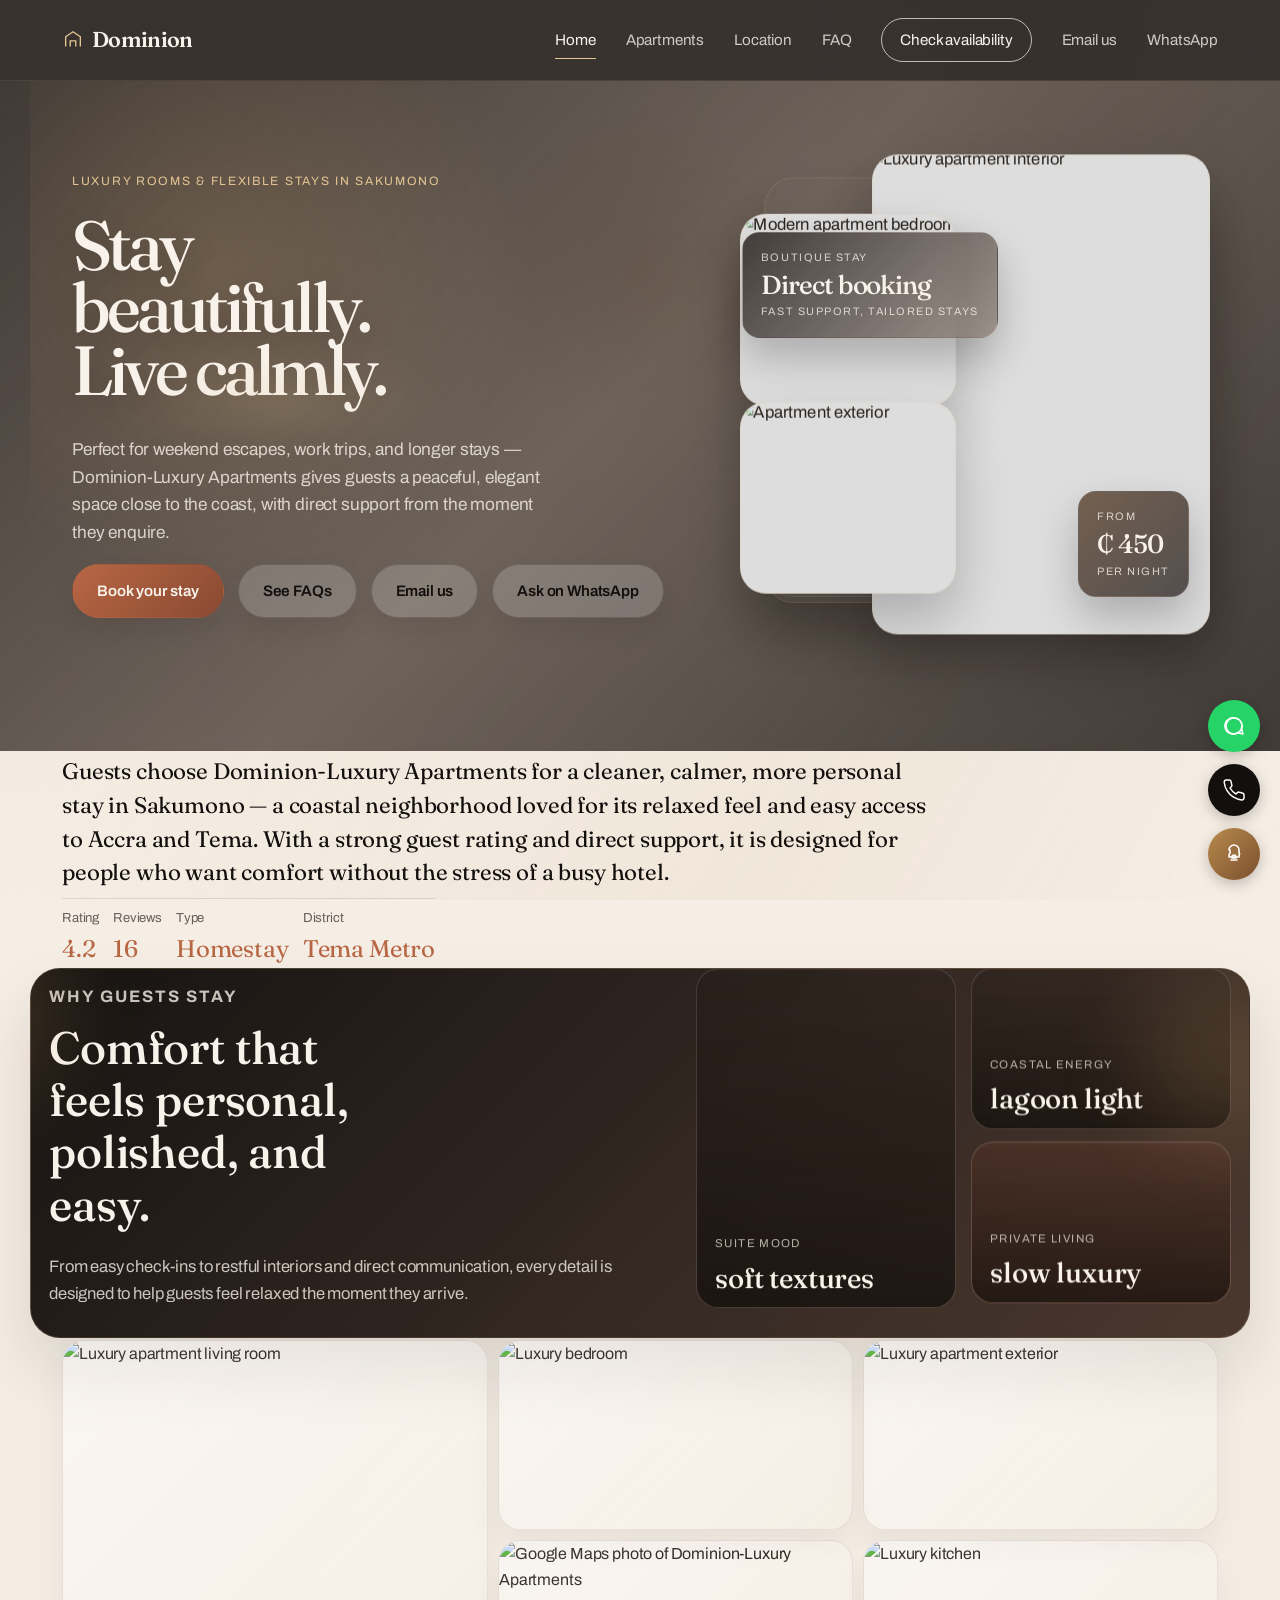
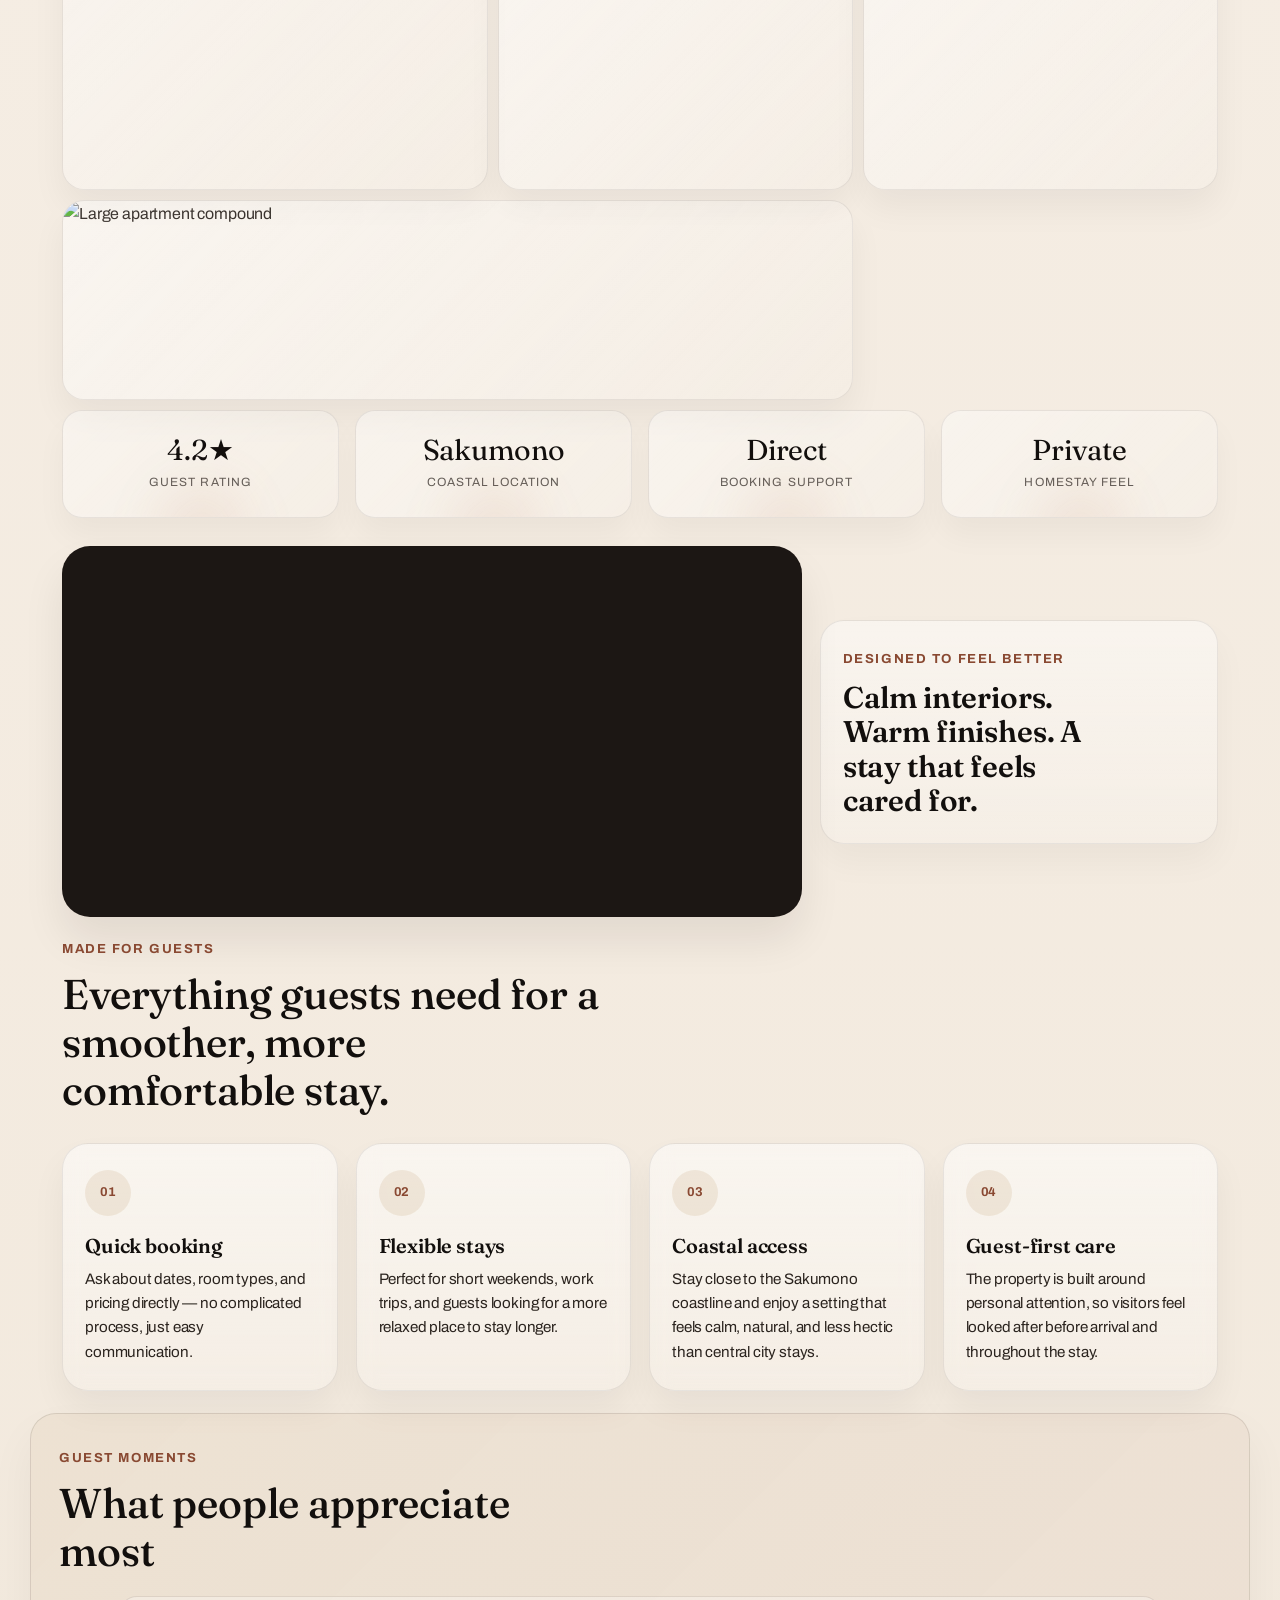
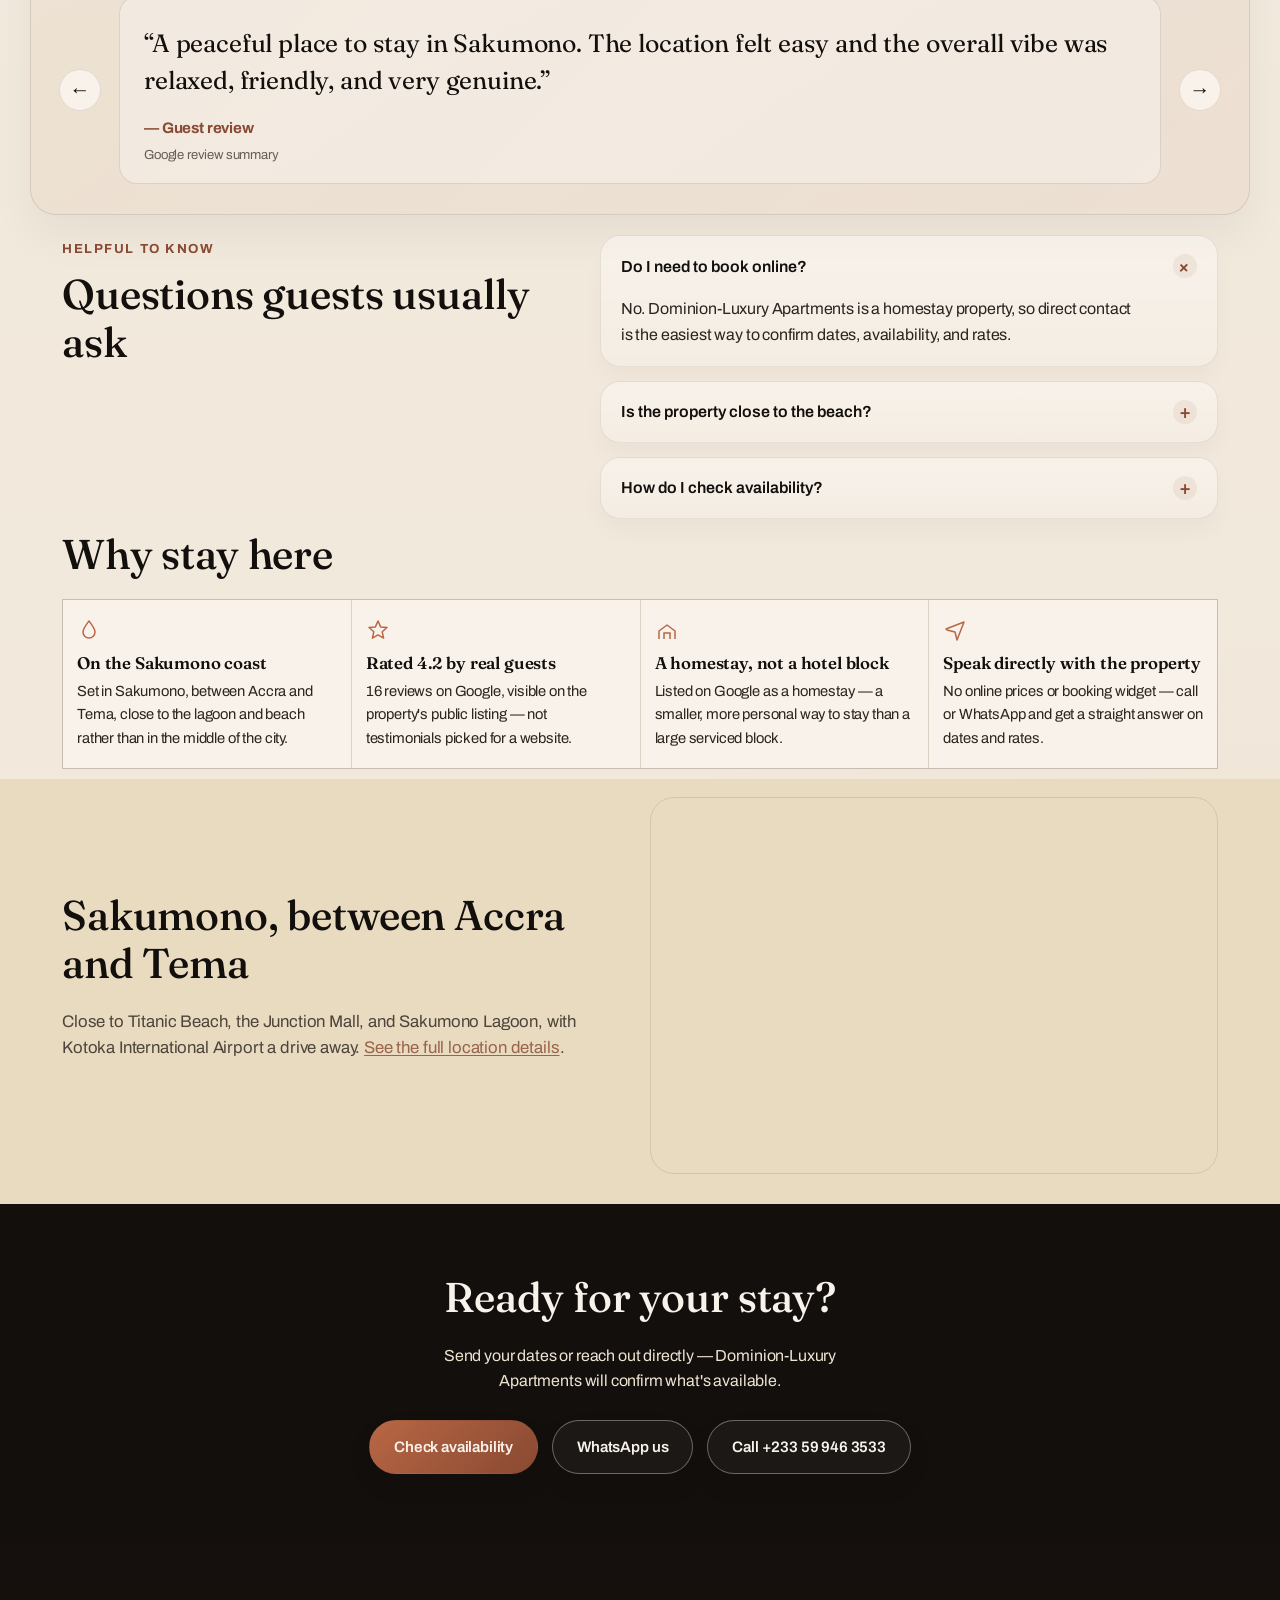
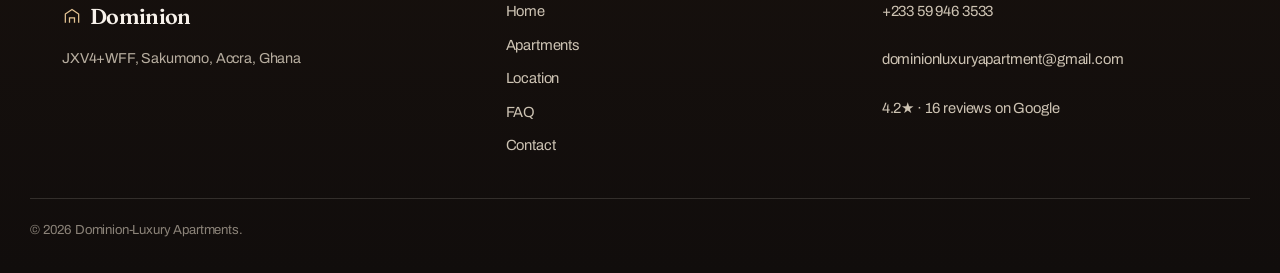
==== commit e0778e08: "Added premium motion and hero styling updates" ====
--- a/index.html
+++ b/index.html
@@ -52,7 +52,7 @@
   <!-- HERO -->
   <section class="hero" id="top">
     <div class="wrap hero-inner">
-      <div class="hero-copy">
+      <div class="hero-copy reveal reveal-delay-1">
         <p class="hero-tag">Luxury rooms & flexible stays in Sakumono</p>
         <h1 class="hero-title">Stay beautifully. Live calmly.</h1>
         <p class="hero-sub">Perfect for weekend escapes, work trips, and longer stays — Dominion-Luxury Apartments gives guests a peaceful, elegant space close to the coast, with direct support from the moment they enquire.</p>
@@ -63,7 +63,7 @@
           <a class="btn btn-ghost" href="https://wa.me/233599463533?text=Hello%20Dominion-Luxury%20Apartments%2C%20I%27d%20like%20to%20check%20availability%20for%20a%20stay." target="_blank" rel="noopener">Ask on WhatsApp</a>
         </div>
       </div>
-      <div class="hero-art" aria-hidden="true">
+      <div class="hero-art reveal reveal-delay-2" aria-hidden="true">
         <div class="hero-video-wrap">
           <video class="hero-video" autoplay muted loop playsinline poster="https://images.unsplash.com/photo-1505693416388-ac5ce068fe85?auto=format&fit=crop&w=1200&q=80">
             <source src="https://videos.pexels.com/video-files/4493992/4493992-hd_1920_1080_25fps.mp4" type="video/mp4">
@@ -95,7 +95,7 @@
   </section>
 
   <!-- WELCOME / ABOUT -->
-  <section class="intro" id="about">
+  <section class="intro reveal reveal-delay-1" id="about">
     <div class="wrap intro-inner">
       <p class="intro-lead">Guests choose Dominion-Luxury Apartments for a cleaner, calmer, more personal stay in Sakumono — a coastal neighborhood loved for its relaxed feel and easy access to Accra and Tema. With a strong guest rating and direct support, it is designed for people who want comfort without the stress of a busy hotel.</p>
       <dl class="fact-strip">
@@ -108,7 +108,7 @@
   </section>
 
   <section class="signature-retreat">
-    <div class="wrap signature-layout reveal">
+    <div class="wrap signature-layout reveal reveal-delay-2">
       <div class="signature-copy">
         <p class="eyebrow">Why guests stay</p>
         <h2>Comfort that feels personal, polished, and easy.</h2>
@@ -132,7 +132,7 @@
   </section>
 
   <section class="immersive-gallery">
-    <div class="wrap photo-wall reveal">
+    <div class="wrap photo-wall reveal reveal-delay-2">
       <div class="photo-wall__item photo-wall__item--large">
         <img src="https://images.unsplash.com/photo-1505693416388-ac5ce068fe85?auto=format&fit=crop&w=1200&q=80" alt="Luxury apartment living room" />
       </div>
@@ -141,6 +141,9 @@
       </div>
       <div class="photo-wall__item">
         <img src="https://images.unsplash.com/photo-1512917774080-9991f1c4c750?auto=format&fit=crop&w=900&q=80" alt="Luxury apartment exterior" />
+      </div>
+      <div class="photo-wall__item">
+        <img src="https://lh3.googleusercontent.com/gps-cs-s/AHRPTWm7Moe2AhRtgvPAv7v7KzttGqJdoFHQ1SQTyKcn-_Hq53YvX6rQEPsWm3hlyfg584LTSwrCSfMnu0p0YPw4IH-kkrs3aIq3ZNqAjKsdnJ1GwbFw9ONXo652UUH0NsN2YXqm_yruiAp5_Tn_=w408-h272-k-no" alt="Google Maps photo of Dominion-Luxury Apartments" />
       </div>
       <div class="photo-wall__item photo-wall__item--tall">
         <img src="https://images.unsplash.com/photo-1484154218962-a197022b5858?auto=format&fit=crop&w=900&q=80" alt="Luxury kitchen" />
--- a/styles.css
+++ b/styles.css
@@ -38,6 +38,8 @@
 }
 
 body {
+  --pointer-x: 50%;
+  --pointer-y: 30%;
   margin: 0;
   background:
     radial-gradient(circle at top left, rgba(180, 139, 86, 0.18), transparent 18%),
@@ -49,6 +51,7 @@
   line-height: 1.6;
   -webkit-font-smoothing: antialiased;
   letter-spacing: -0.01em;
+  overflow-x: hidden;
 }
 
 body::before {
@@ -56,8 +59,53 @@
   position: fixed;
   inset: 0;
   pointer-events: none;
-  background: linear-gradient(120deg, rgba(255,255,255,0.12), rgba(255,255,255,0));
+  background:
+    linear-gradient(120deg, rgba(255,255,255,0.16), rgba(255,255,255,0) 30%, rgba(180,139,86,0.08) 70%, rgba(255,255,255,0)),
+    radial-gradient(circle at var(--pointer-x) var(--pointer-y), rgba(185, 133, 90, 0.2), transparent 18%),
+    radial-gradient(circle at 80% 0%, rgba(117, 73, 50, 0.12), transparent 20%);
   z-index: 0;
+  animation: floatBg 18s ease-in-out infinite alternate;
+}
+
+body::after {
+  content: "";
+  position: fixed;
+  inset: 0;
+  pointer-events: none;
+  background-image: linear-gradient(rgba(255,255,255,0.03) 1px, transparent 1px), linear-gradient(90deg, rgba(255,255,255,0.03) 1px, transparent 1px);
+  background-size: 26px 26px;
+  mask-image: radial-gradient(circle at center, black 35%, transparent 90%);
+  opacity: 0.35;
+  z-index: 0;
+}
+
+body .hero,
+body .intro,
+body .signature-retreat,
+body .immersive-gallery,
+body .luxury-strip,
+body .experience,
+body .testimonial-band,
+body .faq-section,
+body .location-preview {
+  position: relative;
+  z-index: 1;
+}
+
+@keyframes floatBg {
+  0% { transform: translate3d(-12px, 0, 0) scale(1); }
+  100% { transform: translate3d(12px, -10px, 0) scale(1.04); }
+}
+
+@keyframes drift {
+  0% { transform: translate3d(0, 0, 0) scale(1); }
+  50% { transform: translate3d(18px, -12px, 0) scale(1.05); }
+  100% { transform: translate3d(-10px, 12px, 0) scale(1.02); }
+}
+
+@keyframes shimmer {
+  0% { background-position: 0% 50%; }
+  100% { background-position: 100% 50%; }
 }
 
 img, svg { max-width: 100%; display: block; }
@@ -134,6 +182,21 @@
   cursor: pointer;
   transition: transform 0.22s ease, box-shadow 0.22s ease, background-color 0.18s ease, color 0.18s ease, border-color 0.18s ease;
   box-shadow: 0 12px 24px rgba(26, 18, 13, 0.08);
+  position: relative;
+  overflow: hidden;
+}
+
+.btn::before {
+  content: "";
+  position: absolute;
+  inset: 0;
+  background: linear-gradient(120deg, transparent 0%, rgba(255,255,255,0.35) 40%, transparent 100%);
+  transform: translateX(-120%);
+  transition: transform 0.55s ease;
+}
+
+.btn:hover::before {
+  transform: translateX(120%);
 }
 .btn:hover {
   transform: translateY(-2px);
@@ -225,10 +288,12 @@
   position: absolute;
   inset: 0;
   background:
-    linear-gradient(135deg, rgba(18, 14, 12, 0.86), rgba(42, 30, 23, 0.66)),
+    linear-gradient(135deg, rgba(18, 14, 12, 0.81), rgba(42, 30, 23, 0.66) 48%, rgba(18, 14, 12, 0.82)),
     url('https://images.unsplash.com/photo-1505693416388-ac5ce068fe85?auto=format&fit=crop&w=1700&q=80') center/cover no-repeat;
-  border-radius: 0 0 38px 38px;
+  border-radius: 0 0 40px 40px;
   z-index: 0;
+  background-size: cover;
+  transform: scale(1.1);
 }
 .hero::after {
   content: "";
@@ -236,9 +301,10 @@
   inset: auto 4% 18% auto;
   width: 420px;
   height: 420px;
-  background: radial-gradient(circle, rgba(226, 195, 147, 0.28), transparent 68%);
-  filter: blur(12px);
+  background: radial-gradient(circle, rgba(226, 195, 147, 0.34), rgba(226, 195, 147, 0.12) 35%, transparent 68%);
+  filter: blur(18px);
   pointer-events: none;
+  animation: drift 14s ease-in-out infinite alternate;
 }
 .hero-inner {
   position: relative;
@@ -249,10 +315,23 @@
   align-items: center;
   padding-top: 74px;
   padding-bottom: 86px;
+  background: radial-gradient(circle at 15% 30%, rgba(196, 151, 97, 0.22), transparent 28%);
+}
+.hero-inner {
+  position: relative;
+  z-index: 1;
+  display: grid;
+  grid-template-columns: 1.12fr 0.88fr;
+  gap: 52px;
+  align-items: center;
+  padding-top: 74px;
+  padding-bottom: 86px;
 }
 .hero-copy {
   color: var(--plaster);
   padding-left: 10px;
+  position: relative;
+  z-index: 2;
 }
 .hero-tag {
   font-size: 0.76rem;
@@ -271,6 +350,17 @@
   animation: rise 0.7s ease 0.18s forwards;
   line-height: 0.9;
   letter-spacing: -0.055em;
+  text-shadow: 0 10px 34px rgba(0, 0, 0, 0.22);
+  position: relative;
+}
+.hero-title::after {
+  content: "";
+  position: absolute;
+  inset: auto 16% -10% 14%;
+  height: 24%;
+  background: linear-gradient(90deg, rgba(226,195,147,0), rgba(226,195,147,0.22), rgba(226,195,147,0));
+  filter: blur(18px);
+  pointer-events: none;
 }
 .hero-sub {
   color: rgba(245,239,230,0.82);
@@ -298,6 +388,8 @@
   justify-content: center;
   position: relative;
   min-height: 430px;
+  transform: translate3d(0, var(--parallaxY, 0px), 0);
+  transition: transform 0.35s ease;
 }
 .hero-art::before {
   content: "";
@@ -308,6 +400,17 @@
   top: 10%;
   background: radial-gradient(circle at center, rgba(226,195,147,0.3), rgba(26,18,13,0) 68%);
   filter: blur(14px);
+  animation: drift 16s ease-in-out infinite alternate;
+}
+.hero-art::after {
+  content: "";
+  position: absolute;
+  inset: 12% 12% 8% 6%;
+  border-radius: 32px;
+  border: 1px solid rgba(255,255,255,0.08);
+  background: linear-gradient(135deg, rgba(255,255,255,0.06), rgba(255,255,255,0.01));
+  backdrop-filter: blur(2px);
+  z-index: 0;
 }
 .hero-video-wrap {
   position: absolute;
@@ -317,6 +420,8 @@
   border: 1px solid rgba(226,195,147,0.18);
   box-shadow: 0 28px 52px rgba(12,8,7,0.24);
   opacity: 0.86;
+  transform: scale(1.03) translate3d(0, var(--parallaxY, 0px), 0);
+  transition: transform 0.35s ease;
 }
 .hero-video {
   width: 100%;
@@ -329,6 +434,8 @@
   width: min(100%, 470px);
   height: 480px;
   z-index: 1;
+  transform: translate3d(0, var(--parallaxY, 0px), 0);
+  transition: transform 0.35s ease;
 }
 .hero-photo {
   position: absolute;
@@ -337,12 +444,21 @@
   border: 1px solid rgba(226,195,147,0.2);
   box-shadow: 0 28px 52px rgba(12, 8, 7, 0.22);
   background: #ddd;
+  transform: perspective(1000px) rotateX(var(--rotate-x, 0deg)) rotateY(var(--rotate-y, 0deg)) translate3d(0, var(--parallaxY, 0px), 0);
+  transition: transform 0.3s ease, box-shadow 0.3s ease;
+  will-change: transform;
 }
 .hero-photo img {
   width: 100%;
   height: 100%;
   object-fit: cover;
   display: block;
+  transform: scale(1.04);
+  animation: floatImage 9s ease-in-out infinite alternate;
+}
+@keyframes floatImage {
+  0% { transform: scale(1.04) translateY(0); }
+  100% { transform: scale(1.08) translateY(-6px); }
 }
 .hero-photo--main {
   width: 72%;
@@ -374,6 +490,13 @@
   color: var(--plaster);
   border-radius: 18px;
   box-shadow: 0 20px 40px rgba(0, 0, 0, 0.22);
+  border: 1px solid rgba(255,255,255,0.08);
+}
+.hero-panel--big {
+  background: linear-gradient(135deg, rgba(28,21,18,0.8), rgba(78,55,40,0.44));
+}
+.hero-panel--small {
+  background: linear-gradient(135deg, rgba(89,64,44,0.8), rgba(25,19,17,0.7));
 }
 .hero-panel strong {
   font-family: var(--font-display);
@@ -416,15 +539,19 @@
 }
 
 .reveal {
-  opacity: 1;
-  transform: none;
-  transition: none;
+  opacity: 0;
+  transform: translateY(40px);
+  transition: opacity 0.72s cubic-bezier(0.22, 1, 0.36, 1), transform 0.72s cubic-bezier(0.22, 1, 0.36, 1);
 }
 
 .reveal.is-visible {
   opacity: 1;
-  transform: none;
-}
+  transform: translateY(0);
+}
+
+.reveal-delay-1 { transition-delay: 0.08s; }
+.reveal-delay-2 { transition-delay: 0.16s; }
+.reveal-delay-3 { transition-delay: 0.24s; }
 
 .signature-retreat {
   padding: 0;
@@ -441,6 +568,32 @@
   border: 1px solid rgba(226, 195, 147, 0.18);
   box-shadow: 0 32px 65px rgba(26, 18, 13, 0.12);
   color: var(--plaster);
+  position: relative;
+  overflow: hidden;
+  transform: translate3d(0, var(--parallaxY, 0px), 0);
+  transition: transform 0.35s ease;
+  backdrop-filter: blur(10px);
+}
+.signature-layout::after {
+  content: "";
+  position: absolute;
+  inset: -15% -10% auto auto;
+  width: 290px;
+  height: 290px;
+  background: radial-gradient(circle, rgba(186, 144, 92, 0.24), transparent 62%);
+  filter: blur(28px);
+  pointer-events: none;
+}
+
+.signature-layout::before {
+  content: "";
+  position: absolute;
+  inset: -35% auto auto -20%;
+  width: 340px;
+  height: 340px;
+  background: radial-gradient(circle, rgba(232, 180, 105, 0.24), transparent 62%);
+  filter: blur(30px);
+  pointer-events: none;
 }
 
 .signature-copy h2 {
@@ -475,6 +628,8 @@
   justify-content: flex-end;
   box-shadow: inset 0 1px 0 rgba(255,255,255,0.08);
   overflow: hidden;
+  transform: perspective(1000px) rotateX(var(--rotate-x, 0deg)) rotateY(var(--rotate-y, 0deg)) translate3d(0, var(--parallaxY, 0px), 0);
+  transition: transform 0.3s ease, box-shadow 0.3s ease;
 }
 
 .mini-card::before {
@@ -544,6 +699,16 @@
   border-radius: 22px;
   border: 1px solid rgba(26, 18, 13, 0.08);
   box-shadow: 0 18px 34px rgba(28, 23, 18, 0.05);
+  background: linear-gradient(135deg, rgba(255,255,255,0.4), rgba(255,255,255,0.1));
+}
+
+.photo-wall__item::before {
+  content: "";
+  position: absolute;
+  inset: 0;
+  background: linear-gradient(135deg, rgba(255,255,255,0.12), rgba(255,255,255,0));
+  z-index: 1;
+  pointer-events: none;
 }
 
 .photo-wall__item img {
@@ -551,11 +716,13 @@
   height: 100%;
   object-fit: cover;
   display: block;
-  transition: transform 0.3s ease;
+  transition: transform 0.4s ease, filter 0.4s ease;
+  filter: saturate(1.08) contrast(1.06) brightness(0.96);
 }
 
 .photo-wall__item:hover img {
-  transform: scale(1.04);
+  transform: scale(1.06);
+  filter: saturate(1.18) contrast(1.08) brightness(1.02);
 }
 
 .photo-wall__item--large {
@@ -594,6 +761,17 @@
   border-radius: 20px;
   box-shadow: 0 18px 30px rgba(26, 18, 13, 0.04);
   backdrop-filter: blur(2px);
+  position: relative;
+  overflow: hidden;
+}
+
+.stat-pill::after {
+  content: "";
+  position: absolute;
+  inset: auto 14% -70% 14%;
+  height: 120%;
+  background: radial-gradient(circle, rgba(184, 103, 68, 0.12), transparent 60%);
+  filter: blur(18px);
 }
 
 .stat-value {
@@ -663,12 +841,54 @@
 }
 
 .feature-card {
-  background: linear-gradient(180deg, rgba(255,255,255,0.48), rgba(255,255,255,0.18));
+  background: linear-gradient(180deg, rgba(255,255,255,0.52), rgba(255,255,255,0.2));
   border: 1px solid rgba(26, 18, 13, 0.08);
   border-radius: 26px;
   padding: 26px 22px;
   box-shadow: 0 18px 34px rgba(28, 23, 18, 0.05);
   transition: transform 0.2s ease, border-color 0.2s ease, box-shadow 0.2s ease;
+  position: relative;
+  overflow: hidden;
+  transform: translate3d(0, var(--parallaxY, 0px), 0);
+  backdrop-filter: blur(10px);
+}
+.feature-card:hover {
+  box-shadow: 0 28px 40px rgba(16, 12, 9, 0.11);
+}
+
+.feature-card:nth-child(odd) {
+  animation: floatCard 7s ease-in-out infinite alternate;
+}
+.feature-card:nth-child(even) {
+  animation: floatCard 8.5s ease-in-out infinite alternate-reverse;
+}
+@keyframes floatCard {
+  0% { transform: translate3d(0, 0, 0); }
+  100% { transform: translate3d(0, -8px, 0); }
+}
+
+.feature-card::before,
+.summary-card::before,
+.rate-card::before,
+.gallery-tile::after,
+.stat-pill::before {
+  content: "";
+  position: absolute;
+  inset: -40% auto auto -20%;
+  width: 120%;
+  height: 160%;
+  background: radial-gradient(circle at center, rgba(255,255,255,0.32), transparent 50%);
+  opacity: 0;
+  transition: opacity 0.3s ease;
+  pointer-events: none;
+}
+
+.feature-card:hover::before,
+.summary-card:hover::before,
+.rate-card:hover::before,
+.gallery-tile:hover::after,
+.stat-pill:hover::before {
+  opacity: 1;
 }
 
 .feature-card:hover {
@@ -1071,6 +1291,10 @@
   overflow: hidden;
   padding: 0;
   box-shadow: 0 18px 32px rgba(28, 23, 18, 0.06);
+  transform: perspective(1000px) rotateX(var(--rotate-x, 0deg)) rotateY(var(--rotate-y, 0deg)) translate3d(0, var(--parallaxY, 0px), 0);
+}
+.gallery-tile:hover {
+  box-shadow: 0 28px 38px rgba(28, 23, 18, 0.12);
 }
 .gallery-tile::before {
   content: "";
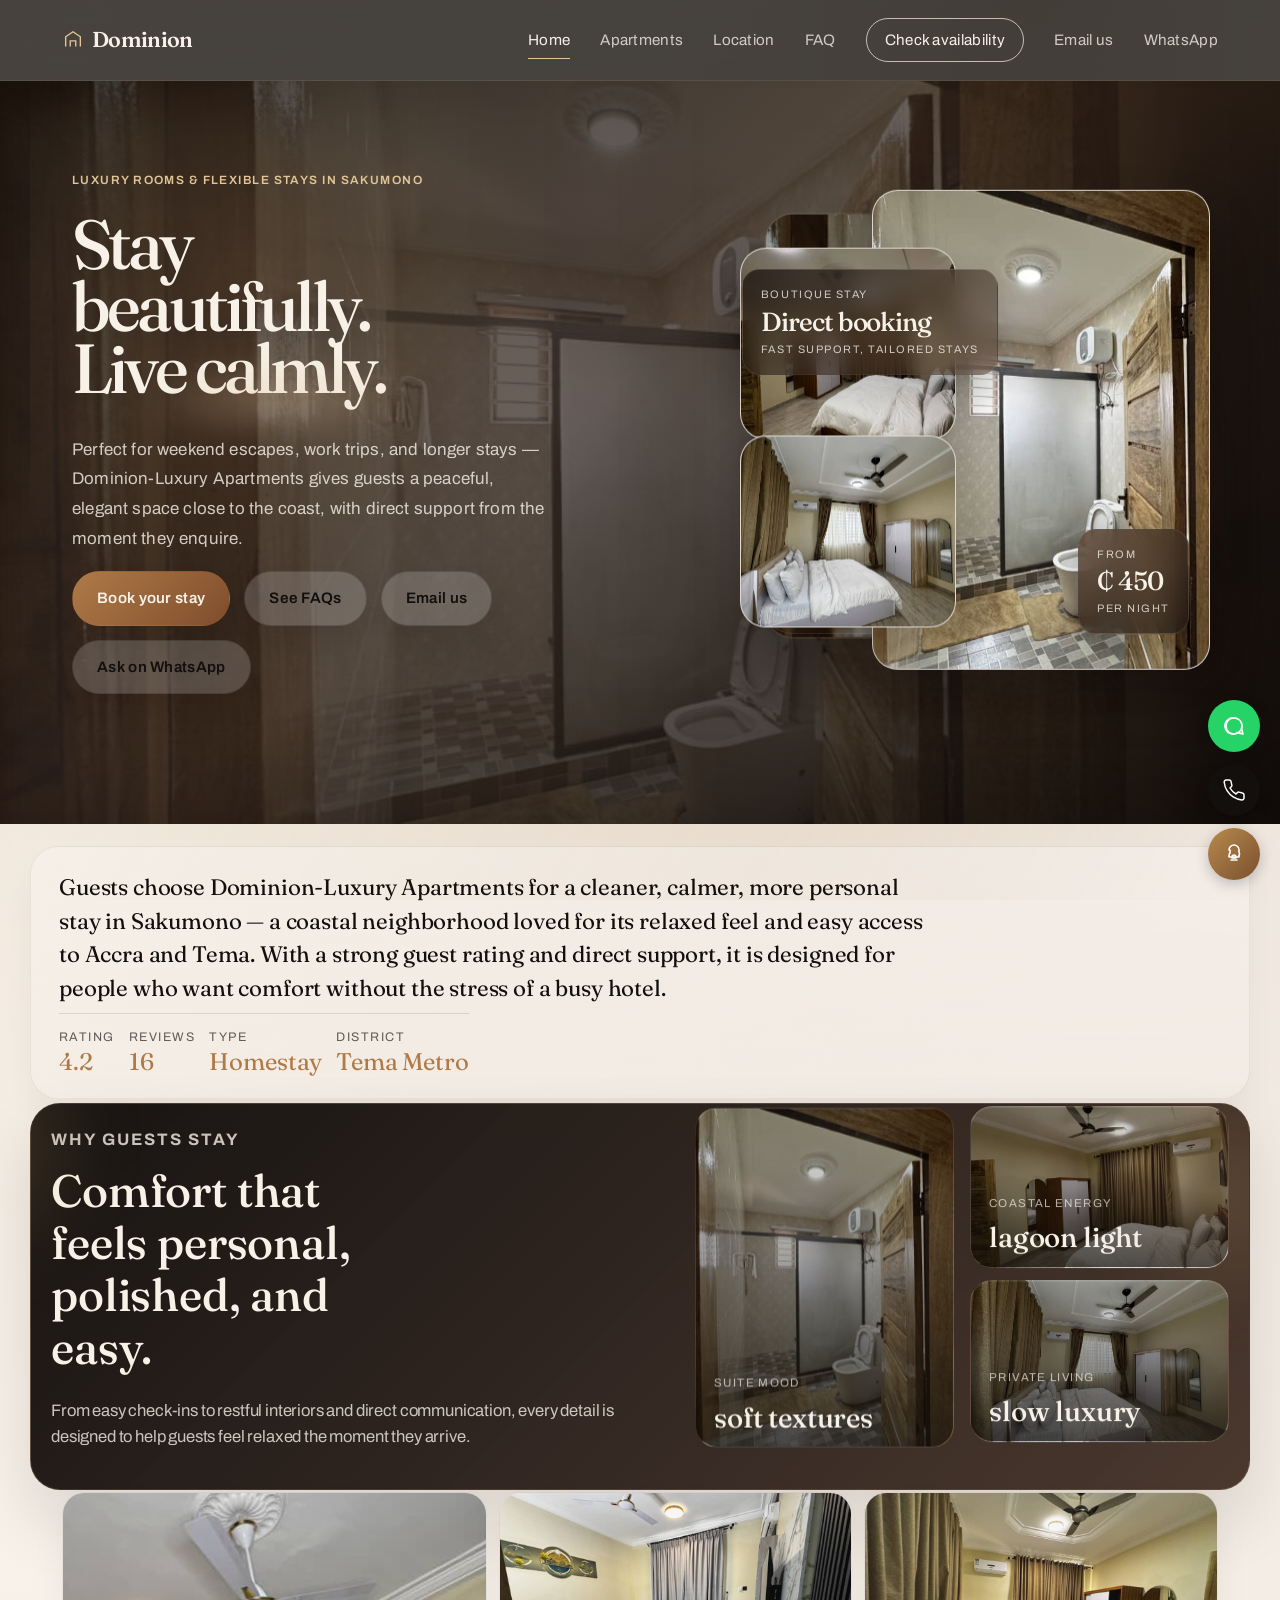
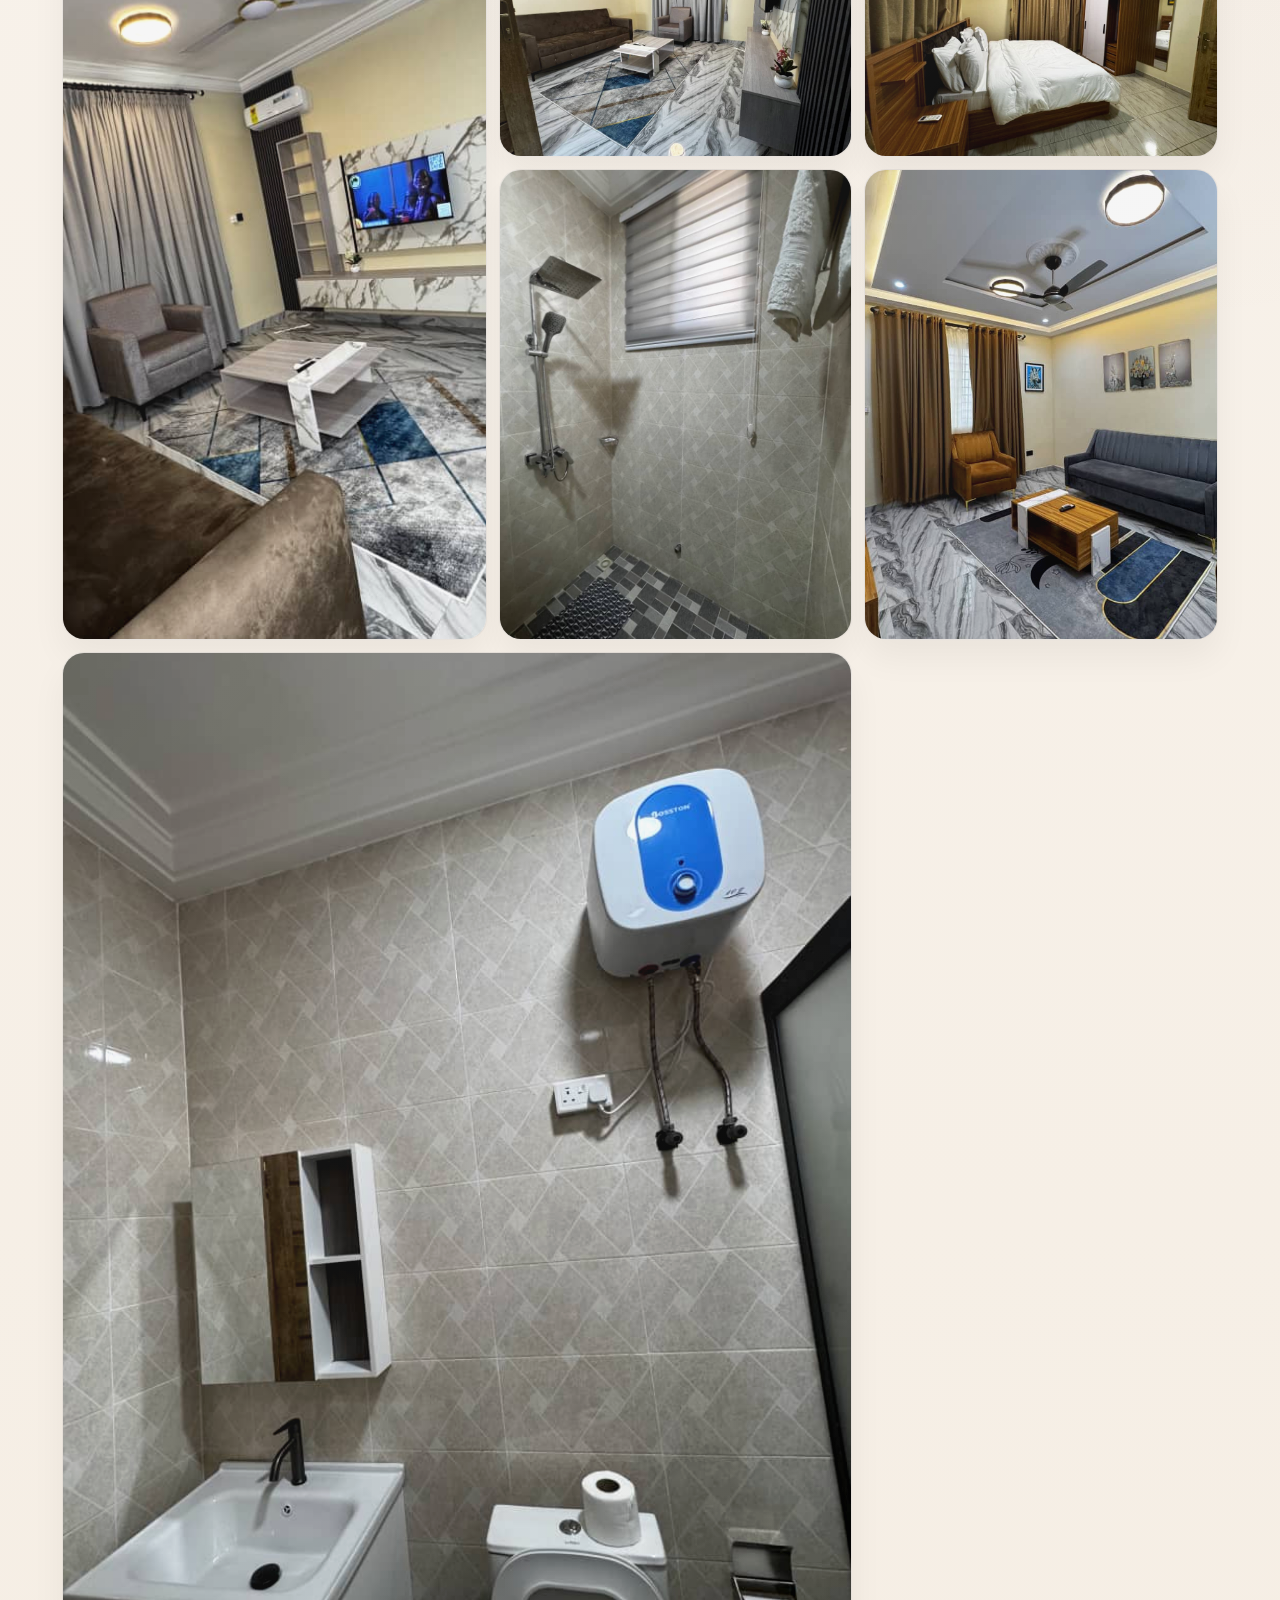
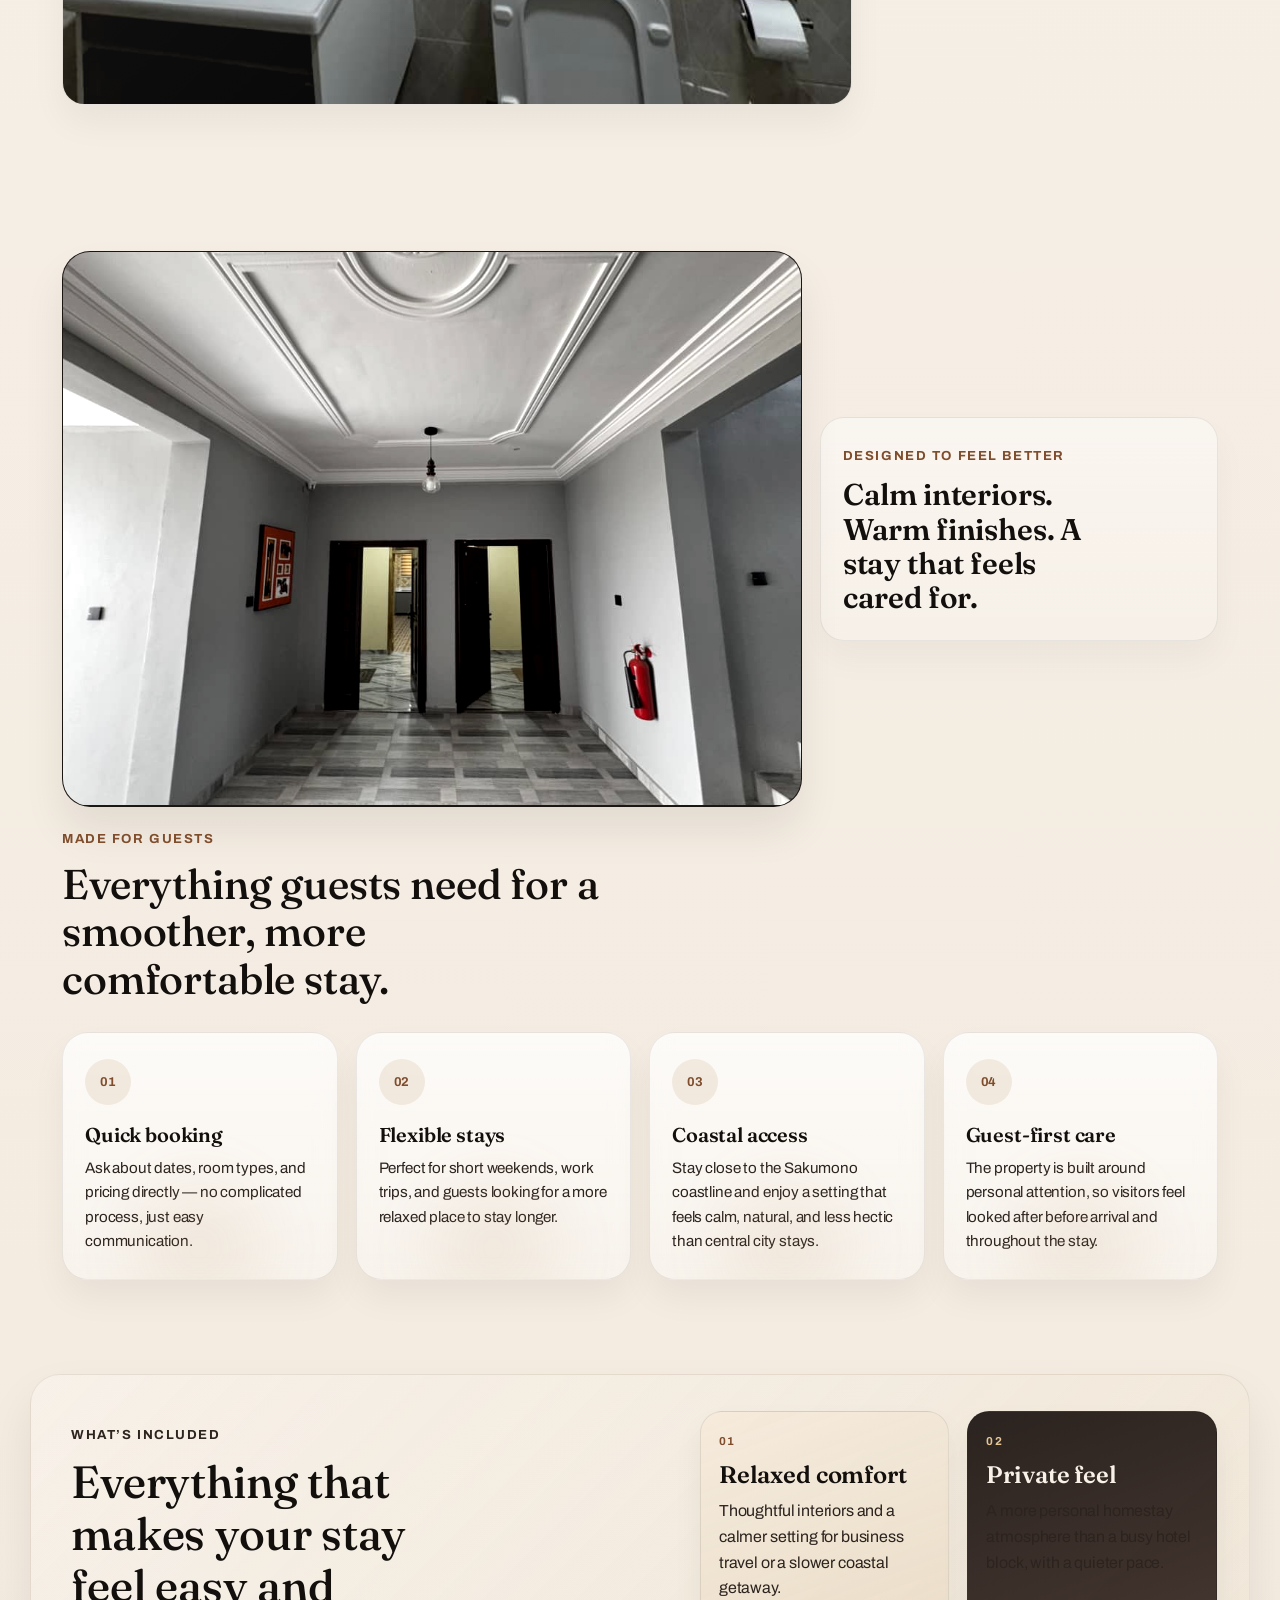
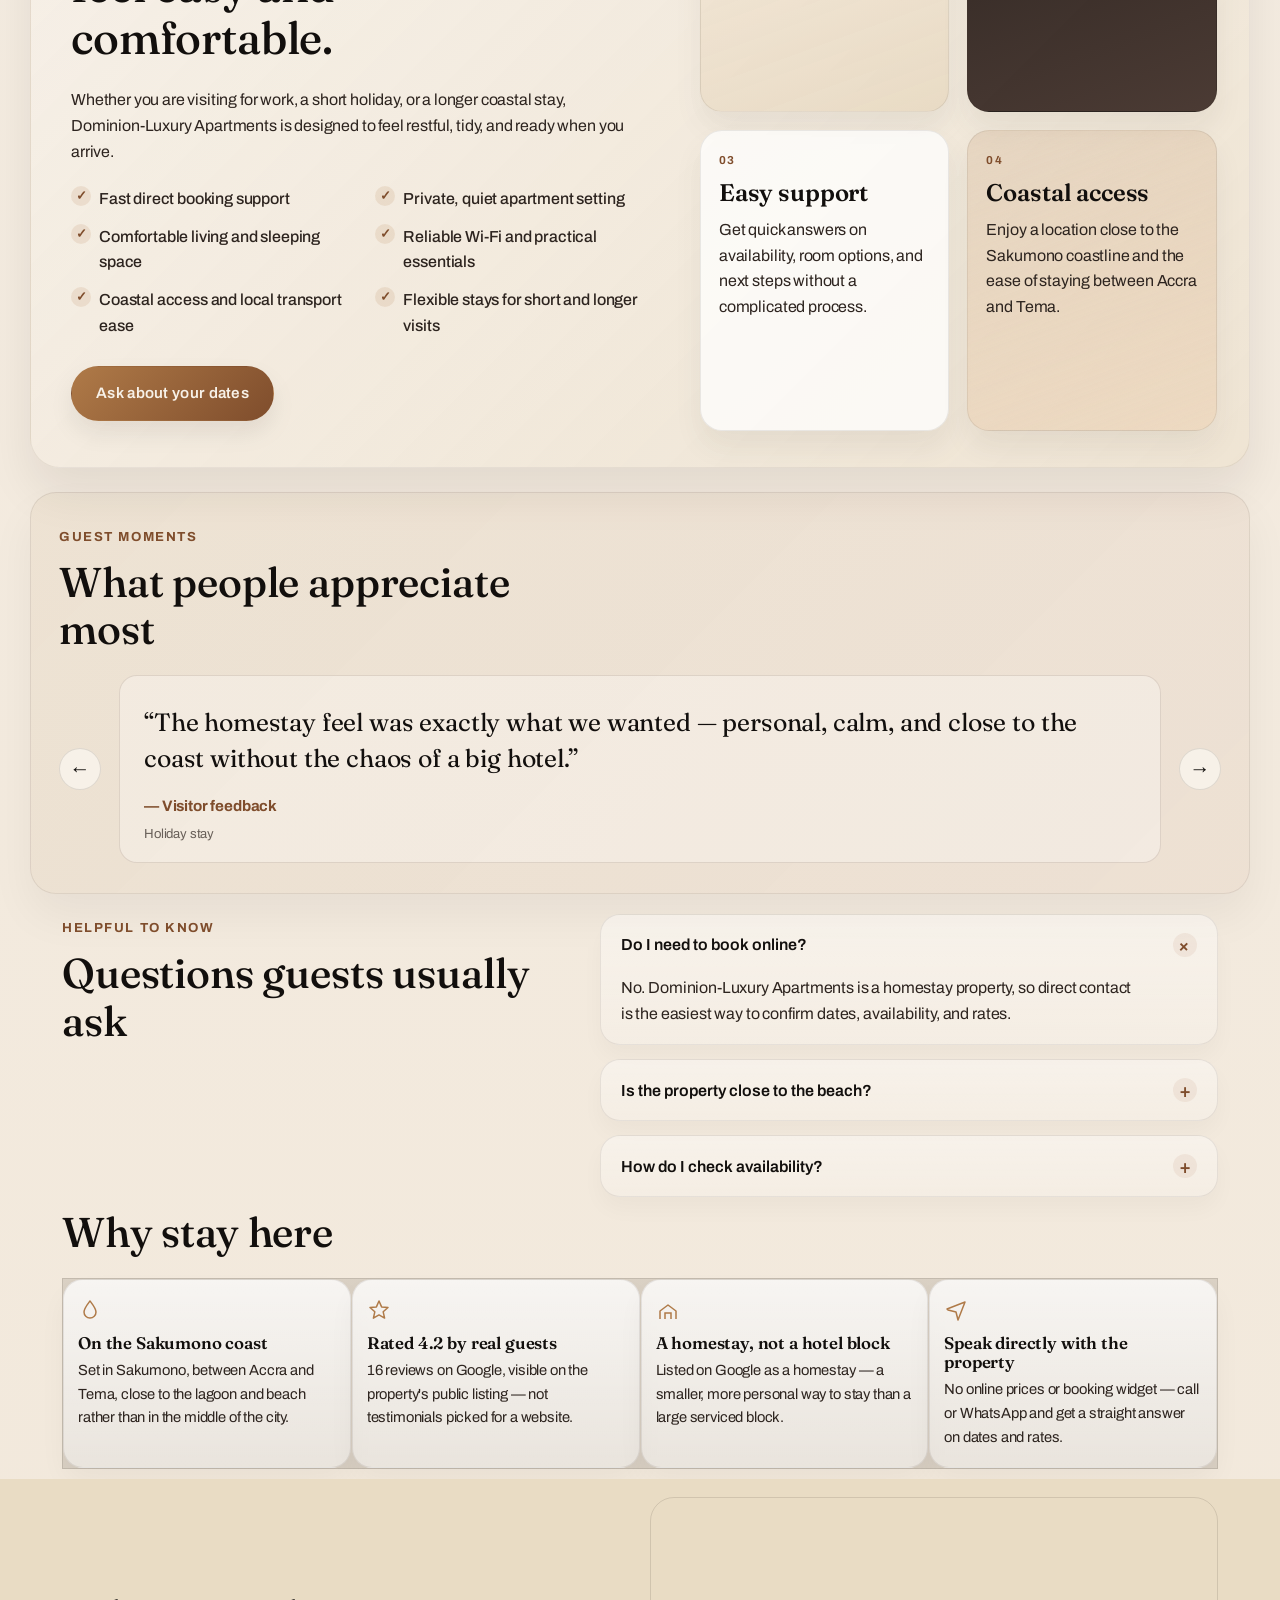
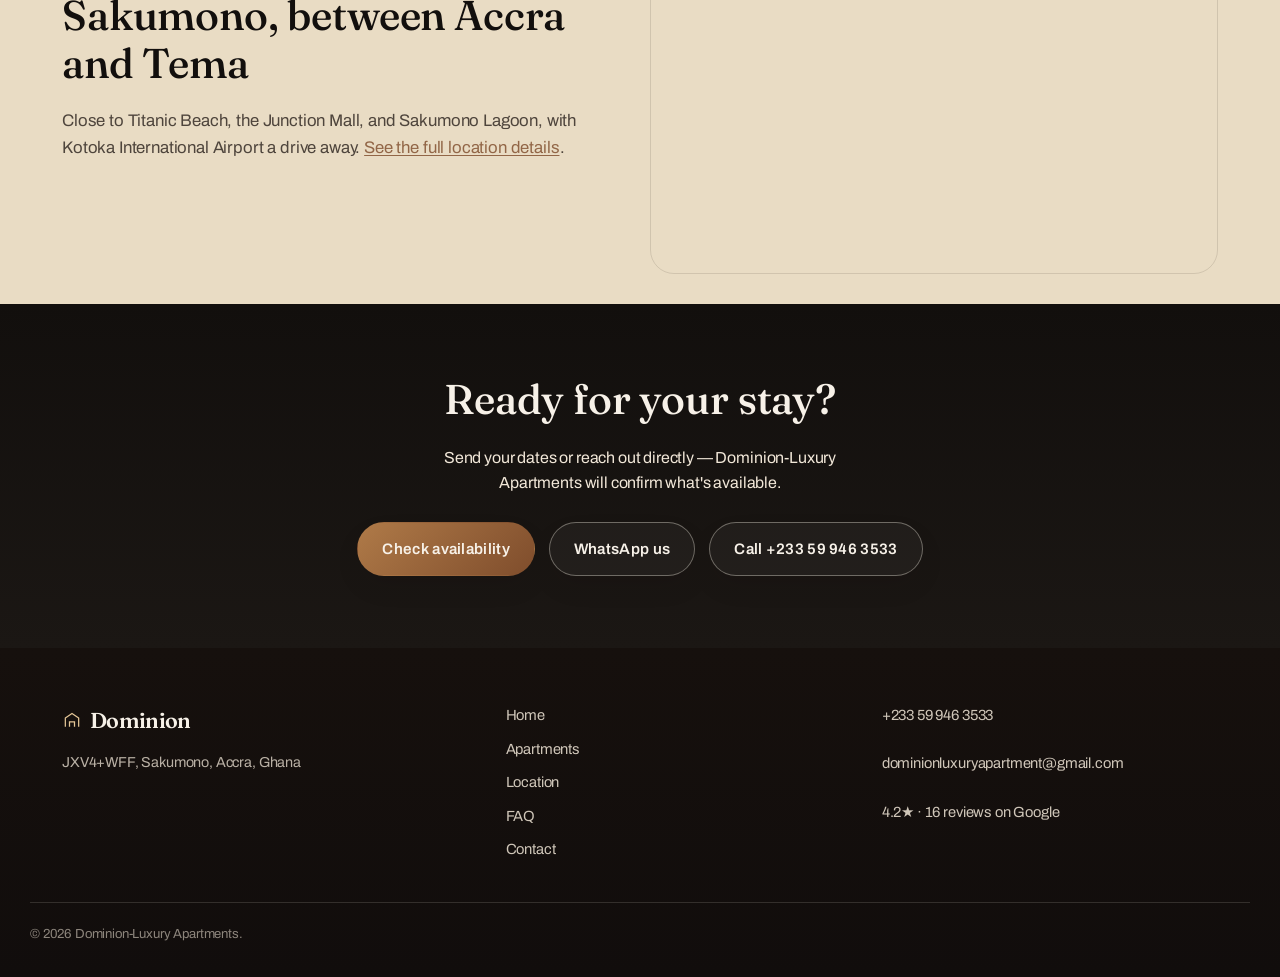
==== commit 41729e15: "Replaced stock images with local site images" ====
--- a/index.html
+++ b/index.html
@@ -9,11 +9,11 @@
 <meta property="og:description" content="Discover Dominion-Luxury Apartments in Sakumono, Accra — a calm, stylish coastal homestay with direct booking support and a boutique-luxury feel.">
 <meta property="og:type" content="website">
 <meta property="og:url" content="https://www.dominionluxuryapartments.com/">
-<meta property="og:image" content="https://images.unsplash.com/photo-1505693416388-ac5ce068fe85?auto=format&fit=crop&w=1200&q=80">
+<meta property="og:image" content="images/pool-photo-1.jpg">
 <meta name="twitter:card" content="summary_large_image">
 <meta name="twitter:title" content="Dominion-Luxury Apartments — Sakumono, Accra">
 <meta name="twitter:description" content="Discover Dominion-Luxury Apartments in Sakumono, Accra — a calm, stylish coastal homestay with direct booking support and a boutique-luxury feel.">
-<meta name="twitter:image" content="https://images.unsplash.com/photo-1505693416388-ac5ce068fe85?auto=format&fit=crop&w=1200&q=80">
+<meta name="twitter:image" content="images/pool-photo-1.jpg">
 <link rel="icon" href="data:image/svg+xml,%3Csvg xmlns='http://www.w3.org/2000/svg' viewBox='0 0 24 24'%3E%3Crect width='24' height='24' fill='%231C1712'/%3E%3Cpath d='M6 18V9l6-4 6 4v9' stroke='%23AD8A4E' stroke-width='1.6' fill='none'/%3E%3C/svg%3E">
 <link rel="preconnect" href="https://fonts.googleapis.com">
 <link rel="preconnect" href="https://fonts.gstatic.com" crossorigin>
@@ -65,19 +65,19 @@
       </div>
       <div class="hero-art reveal reveal-delay-2" aria-hidden="true">
         <div class="hero-video-wrap">
-          <video class="hero-video" autoplay muted loop playsinline poster="https://images.unsplash.com/photo-1505693416388-ac5ce068fe85?auto=format&fit=crop&w=1200&q=80">
+          <video class="hero-video" autoplay muted loop playsinline poster="images/pool-photo-1.jpg">
             <source src="https://videos.pexels.com/video-files/4493992/4493992-hd_1920_1080_25fps.mp4" type="video/mp4">
           </video>
         </div>
         <div class="hero-photo-stack">
           <div class="hero-photo hero-photo--main">
-            <img src="https://images.unsplash.com/photo-1505693416388-ac5ce068fe85?auto=format&fit=crop&w=1200&q=80" alt="Luxury apartment interior" />
+            <img src="images/pool-photo-1.jpg" alt="Luxury apartment interior" />
           </div>
           <div class="hero-photo hero-photo--small hero-photo--top">
-            <img src="https://images.unsplash.com/photo-1494526585095-c41746248156?auto=format&fit=crop&w=900&q=80" alt="Modern apartment bedroom" />
+            <img src="images/pool-photo-2.jpg" alt="Modern apartment bedroom" />
           </div>
           <div class="hero-photo hero-photo--small hero-photo--bottom">
-            <img src="https://images.unsplash.com/photo-1512917774080-9991f1c4c750?auto=format&fit=crop&w=900&q=80" alt="Apartment exterior" />
+            <img src="images/pool-photo-3.jpg" alt="Apartment exterior" />
           </div>
         </div>
         <div class="hero-panel hero-panel--big">
@@ -134,22 +134,22 @@
   <section class="immersive-gallery">
     <div class="wrap photo-wall reveal reveal-delay-2">
       <div class="photo-wall__item photo-wall__item--large">
-        <img src="https://images.unsplash.com/photo-1505693416388-ac5ce068fe85?auto=format&fit=crop&w=1200&q=80" alt="Luxury apartment living room" />
+        <img src="images/pool-photo-4.jpg" alt="Luxury apartment living room" />
       </div>
       <div class="photo-wall__item">
-        <img src="https://images.unsplash.com/photo-1494526585095-c41746248156?auto=format&fit=crop&w=900&q=80" alt="Luxury bedroom" />
+        <img src="images/pool-photo-5.jpg" alt="Luxury bedroom" />
       </div>
       <div class="photo-wall__item">
-        <img src="https://images.unsplash.com/photo-1512917774080-9991f1c4c750?auto=format&fit=crop&w=900&q=80" alt="Luxury apartment exterior" />
+        <img src="images/pool-photo-6.jpg" alt="Luxury apartment exterior" />
       </div>
       <div class="photo-wall__item">
-        <img src="https://lh3.googleusercontent.com/gps-cs-s/AHRPTWm7Moe2AhRtgvPAv7v7KzttGqJdoFHQ1SQTyKcn-_Hq53YvX6rQEPsWm3hlyfg584LTSwrCSfMnu0p0YPw4IH-kkrs3aIq3ZNqAjKsdnJ1GwbFw9ONXo652UUH0NsN2YXqm_yruiAp5_Tn_=w408-h272-k-no" alt="Google Maps photo of Dominion-Luxury Apartments" />
+        <img src="images/pool-photo-7.jpg" alt="Google Maps photo of Dominion-Luxury Apartments" />
       </div>
       <div class="photo-wall__item photo-wall__item--tall">
-        <img src="https://images.unsplash.com/photo-1484154218962-a197022b5858?auto=format&fit=crop&w=900&q=80" alt="Luxury kitchen" />
+        <img src="images/pool-photo-8.jpg" alt="Luxury kitchen" />
       </div>
       <div class="photo-wall__item photo-wall__item--wide">
-        <img src="https://images.unsplash.com/photo-1502672260266-1c1ef2d93688?auto=format&fit=crop&w=1200&q=80" alt="Large apartment compound" />
+        <img src="images/pool-photo-9.jpg" alt="Large apartment compound" />
       </div>
     </div>
   </section>
@@ -177,7 +177,7 @@
 
       <div class="video-showcase reveal">
         <div class="video-showcase__frame">
-          <video autoplay muted loop playsinline poster="https://images.unsplash.com/photo-1484154218962-a197022b5858?auto=format&fit=crop&w=1200&q=80">
+          <video autoplay muted loop playsinline poster="images/pool-photo-10.jpg">
             <source src="https://videos.pexels.com/video-files/2111195/2111195-hd_1920_1080_25fps.mp4" type="video/mp4">
           </video>
         </div>
@@ -219,6 +219,53 @@
           <div class="feature-icon" aria-hidden="true">04</div>
           <h3>Guest-first care</h3>
           <p>The property is built around personal attention, so visitors feel looked after before arrival and throughout the stay.</p>
+        </article>
+      </div>
+    </div>
+  </section>
+
+  <section class="stay-amenities reveal">
+    <div class="wrap amenities-wrap">
+      <div class="amenities-copy">
+        <p class="eyebrow">What’s included</p>
+        <h2>Everything that makes your stay feel easy and comfortable.</h2>
+        <p>Whether you are visiting for work, a short holiday, or a longer coastal stay, Dominion-Luxury Apartments is designed to feel restful, tidy, and ready when you arrive.</p>
+
+        <ul class="amenities-list">
+          <li>Fast direct booking support</li>
+          <li>Private, quiet apartment setting</li>
+          <li>Comfortable living and sleeping space</li>
+          <li>Reliable Wi‑Fi and practical essentials</li>
+          <li>Coastal access and local transport ease</li>
+          <li>Flexible stays for short and longer visits</li>
+        </ul>
+
+        <a class="btn btn-primary" href="contact.html">Ask about your dates</a>
+      </div>
+
+      <div class="amenities-panel" aria-label="Stay highlights">
+        <article class="amenity-card amenity-card--warm">
+          <span class="amenity-number">01</span>
+          <h3>Relaxed comfort</h3>
+          <p>Thoughtful interiors and a calmer setting for business travel or a slower coastal getaway.</p>
+        </article>
+
+        <article class="amenity-card amenity-card--dark">
+          <span class="amenity-number">02</span>
+          <h3>Private feel</h3>
+          <p>A more personal homestay atmosphere than a busy hotel block, with a quieter pace.</p>
+        </article>
+
+        <article class="amenity-card amenity-card--light">
+          <span class="amenity-number">03</span>
+          <h3>Easy support</h3>
+          <p>Get quick answers on availability, room options, and next steps without a complicated process.</p>
+        </article>
+
+        <article class="amenity-card amenity-card--accent">
+          <span class="amenity-number">04</span>
+          <h3>Coastal access</h3>
+          <p>Enjoy a location close to the Sakumono coastline and the ease of staying between Accra and Tema.</p>
         </article>
       </div>
     </div>
--- a/styles.css
+++ b/styles.css
@@ -6,15 +6,15 @@
 
 :root {
   --ink: #120f0d;
-  --ink-soft: #2b241f;
-  --plaster: #f8f2eb;
-  --plaster-deep: #e9dbc0;
-  --clay: #b86744;
-  --clay-deep: #894932;
-  --brass: #b48b56;
-  --brass-light: #e2c393;
-  --stone: #eee3d1;
-  --stone-line: rgba(55, 41, 34, 0.12);
+  --ink-soft: #2d241f;
+  --plaster: #f7f1e8;
+  --plaster-deep: #e9dcc4;
+  --clay: #af7a48;
+  --clay-deep: #7f4d2c;
+  --brass: #b5905a;
+  --brass-light: #e3c596;
+  --stone: #f1e7d8;
+  --stone-line: rgba(32, 24, 22, 0.12);
   --whatsapp: #25D366;
   --whatsapp-deep: #1DA851;
   --rose: #f0d5c1;
@@ -42,9 +42,9 @@
   --pointer-y: 30%;
   margin: 0;
   background:
-    radial-gradient(circle at top left, rgba(180, 139, 86, 0.18), transparent 18%),
-    radial-gradient(circle at bottom right, rgba(184, 103, 68, 0.12), transparent 24%),
-    linear-gradient(180deg, #f7f0e8 0%, #f0e6d8 100%);
+    radial-gradient(circle at top left, rgba(181, 144, 90, 0.18), transparent 20%),
+    radial-gradient(circle at 85% 10%, rgba(117, 73, 50, 0.08), transparent 18%),
+    linear-gradient(180deg, #f9f4ee 0%, #f1e7d9 100%);
   color: var(--ink-soft);
   font-family: var(--font-body);
   font-size: 1rem;
@@ -60,8 +60,8 @@
   inset: 0;
   pointer-events: none;
   background:
-    linear-gradient(120deg, rgba(255,255,255,0.16), rgba(255,255,255,0) 30%, rgba(180,139,86,0.08) 70%, rgba(255,255,255,0)),
-    radial-gradient(circle at var(--pointer-x) var(--pointer-y), rgba(185, 133, 90, 0.2), transparent 18%),
+    linear-gradient(120deg, rgba(255,255,255,0.18), rgba(255,255,255,0) 30%, rgba(180,139,86,0.09) 70%, rgba(255,255,255,0)),
+    radial-gradient(circle at var(--pointer-x) var(--pointer-y), rgba(185, 133, 90, 0.24), transparent 18%),
     radial-gradient(circle at 80% 0%, rgba(117, 73, 50, 0.12), transparent 20%);
   z-index: 0;
   animation: floatBg 18s ease-in-out infinite alternate;
@@ -184,6 +184,7 @@
   box-shadow: 0 12px 24px rgba(26, 18, 13, 0.08);
   position: relative;
   overflow: hidden;
+  letter-spacing: 0.02em;
 }
 
 .btn::before {
@@ -198,31 +199,70 @@
 .btn:hover::before {
   transform: translateX(120%);
 }
+
 .btn:hover {
   transform: translateY(-2px);
   box-shadow: 0 18px 28px rgba(26, 18, 13, 0.1);
 }
-.btn-primary { background: linear-gradient(135deg, var(--clay) 0%, var(--clay-deep) 100%); color: var(--plaster); }
-.btn-primary:hover { background: linear-gradient(135deg, var(--clay-deep) 0%, #6d2e1f 100%); }
-.btn-ghost { background: rgba(255,255,255,0.18); border-color: rgba(17,12,10,0.2); color: var(--ink); }
-.btn-ghost:hover { background: var(--ink); color: var(--plaster); }
-.btn-ghost-dark { background: rgba(255,255,255,0.04); border-color: rgba(240,233,220,0.38); color: var(--plaster); }
-.btn-ghost-dark:hover { background: var(--plaster); color: var(--ink); }
-.btn-whatsapp { background: linear-gradient(135deg, var(--whatsapp) 0%, var(--whatsapp-deep) 100%); color: #fff; margin-top: 18px; }
-.btn-whatsapp:hover { box-shadow: 0 16px 28px rgba(37, 211, 102, 0.26); }
-.whatsapp-hint { font-size: 0.85rem; opacity: 0.65; margin-top: 8px; }
+
+.btn-primary {
+  background: linear-gradient(135deg, var(--clay) 0%, var(--clay-deep) 100%);
+  color: var(--plaster);
+}
+
+.btn-primary:hover {
+  background: linear-gradient(135deg, #c58d5f 0%, var(--clay-deep) 100%);
+}
+
+.btn-ghost {
+  background: rgba(255,255,255,0.18);
+  border-color: rgba(17,12,10,0.2);
+  color: var(--ink);
+}
+
+.btn-ghost:hover {
+  background: var(--ink);
+  color: var(--plaster);
+}
+
+.btn-ghost-dark {
+  background: rgba(255,255,255,0.04);
+  border-color: rgba(240,233,220,0.38);
+  color: var(--plaster);
+}
+
+.btn-ghost-dark:hover {
+  background: var(--plaster);
+  color: var(--ink);
+}
+
+.btn-whatsapp {
+  background: linear-gradient(135deg, var(--whatsapp) 0%, var(--whatsapp-deep) 100%);
+  color: #fff;
+  margin-top: 18px;
+}
+
+.btn-whatsapp:hover {
+  box-shadow: 0 16px 28px rgba(37, 211, 102, 0.26);
+}
+
+.whatsapp-hint {
+  font-size: 0.85rem;
+  opacity: 0.65;
+  margin-top: 8px;
+}
 
 /* ---------- Header ---------- */
 .site-header {
   position: sticky;
   top: 0;
   z-index: 50;
-  background: rgba(17, 12, 10, 0.82);
-  backdrop-filter: blur(16px);
+  background: rgba(18, 15, 12, 0.76);
+  backdrop-filter: blur(18px);
   transition: box-shadow 0.25s ease, background 0.25s ease;
-  border-bottom: 1px solid rgba(220, 193, 138, 0.12);
-}
-.site-header.is-scrolled { box-shadow: 0 12px 28px rgba(15,10,9,0.14); background: rgba(17, 12, 10, 0.92); }
+  border-bottom: 1px solid rgba(218, 188, 138, 0.12);
+}
+.site-header.is-scrolled { box-shadow: 0 12px 30px rgba(15,10,9,0.12); background: rgba(18, 15, 12, 0.93); }
 .header-inner {
   display: flex;
   align-items: center;
@@ -250,6 +290,7 @@
   padding: 6px 0;
   border-bottom: 1.5px solid transparent;
   transition: border-color 0.15s ease, color 0.15s ease, transform 0.2s ease;
+  letter-spacing: 0.02em;
 }
 .main-nav a:hover, .main-nav a.is-active:not(.nav-cta) { border-color: var(--brass-light); color: var(--plaster); }
 .main-nav a.nav-cta {
@@ -288,12 +329,13 @@
   position: absolute;
   inset: 0;
   background:
-    linear-gradient(135deg, rgba(18, 14, 12, 0.81), rgba(42, 30, 23, 0.66) 48%, rgba(18, 14, 12, 0.82)),
-    url('https://images.unsplash.com/photo-1505693416388-ac5ce068fe85?auto=format&fit=crop&w=1700&q=80') center/cover no-repeat;
-  border-radius: 0 0 40px 40px;
+    linear-gradient(135deg, rgba(18, 14, 12, 0.82), rgba(48, 35, 28, 0.72) 46%, rgba(18, 14, 12, 0.9)),
+    url('images/pool-photo-1.jpg') center/cover no-repeat;
+  border-radius: 0 0 44px 44px;
   z-index: 0;
   background-size: cover;
-  transform: scale(1.1);
+  transform: scale(1.08);
+  box-shadow: inset 0 -60px 90px rgba(7, 5, 4, 0.26);
 }
 .hero::after {
   content: "";
@@ -313,34 +355,53 @@
   grid-template-columns: 1.12fr 0.88fr;
   gap: 52px;
   align-items: center;
-  padding-top: 74px;
-  padding-bottom: 86px;
-  background: radial-gradient(circle at 15% 30%, rgba(196, 151, 97, 0.22), transparent 28%);
-}
-.hero-inner {
-  position: relative;
-  z-index: 1;
-  display: grid;
-  grid-template-columns: 1.12fr 0.88fr;
-  gap: 52px;
-  align-items: center;
-  padding-top: 74px;
-  padding-bottom: 86px;
-}
+  padding-top: 90px;
+  padding-bottom: 100px;
+  background: radial-gradient(circle at 18% 30%, rgba(196, 151, 97, 0.18), transparent 28%);
+}
+
 .hero-copy {
   color: var(--plaster);
   padding-left: 10px;
   position: relative;
   z-index: 2;
+  max-width: 620px;
+}
+
+.hero-copy::after {
+  content: "";
+  position: absolute;
+  inset: -12% auto auto -10%;
+  width: 120%;
+  height: 140%;
+  background: linear-gradient(90deg, rgba(255,255,255,0.04), rgba(255,255,255,0));
+  filter: blur(18px);
+  pointer-events: none;
+  z-index: -1;
+}
+
+.hero-title::after {
+  content: "";
+  position: absolute;
+  inset: auto 16% -12% 14%;
+  height: 24%;
+  background: linear-gradient(90deg, rgba(226,195,147,0), rgba(226,195,147,0.22), rgba(226,195,147,0));
+  filter: blur(18px);
+  pointer-events: none;
+}
+
+.hero .hero-actions .btn {
+  box-shadow: 0 16px 26px rgba(22, 15, 11, 0.12);
 }
 .hero-tag {
-  font-size: 0.76rem;
+  font-size: 0.75rem;
   color: var(--brass-light);
   margin-bottom: 22px;
   opacity: 0;
   animation: rise 0.6s ease 0.05s forwards;
-  letter-spacing: 0.14em;
+  letter-spacing: 0.12em;
   text-transform: uppercase;
+  font-weight: 600;
 }
 .hero-title {
   color: var(--plaster);
@@ -353,6 +414,26 @@
   text-shadow: 0 10px 34px rgba(0, 0, 0, 0.22);
   position: relative;
 }
+
+.hero-title::before {
+  content: "";
+  position: absolute;
+  inset: auto 18% -10% 18%;
+  height: 22%;
+  background: linear-gradient(90deg, rgba(227, 197, 150, 0), rgba(227, 197, 150, 0.18), rgba(227, 197, 150, 0));
+  filter: blur(16px);
+  pointer-events: none;
+}
+
+.hero-sub {
+  color: rgba(245,239,230,0.82);
+  font-size: 1.06rem;
+  max-width: 48ch;
+  opacity: 0;
+  animation: rise 0.7s ease 0.32s forwards;
+  line-height: 1.75;
+  letter-spacing: 0.01em;
+}
 .hero-title::after {
   content: "";
   position: absolute;
@@ -362,18 +443,16 @@
   filter: blur(18px);
   pointer-events: none;
 }
-.hero-sub {
-  color: rgba(245,239,230,0.82);
-  font-size: 1.08rem;
-  max-width: 48ch;
-  opacity: 0;
-  animation: rise 0.7s ease 0.32s forwards;
-}
 .hero-actions {
   display: flex;
   gap: 14px;
   flex-wrap: wrap;
-  margin-top: 14px;
+  margin-top: 18px;
+}
+
+.hero-actions .btn {
+  min-height: 48px;
+  padding-inline: 24px;
 }
 .hero .hero-actions {
   opacity: 0;
@@ -538,6 +617,129 @@
   margin-bottom: 28px;
 }
 
+.stay-amenities {
+  padding: 72px 0 24px;
+}
+
+.amenities-wrap {
+  display: grid;
+  grid-template-columns: 1.08fr 0.92fr;
+  gap: 30px;
+  padding: 36px 32px;
+  border-radius: 30px;
+  background: linear-gradient(135deg, rgba(255,255,255,0.26), rgba(233,220,196,0.42));
+  border: 1px solid rgba(72, 48, 35, 0.08);
+  box-shadow: 0 24px 48px rgba(25, 18, 13, 0.08);
+}
+
+.amenities-copy {
+  padding: 10px 8px 10px 8px;
+}
+
+.amenities-copy h2 {
+  font-size: clamp(2.1rem, 1.7rem + 1.4vw, 3rem);
+  max-width: 12ch;
+}
+
+.amenities-copy p {
+  color: var(--ink-soft);
+}
+
+.amenities-list {
+  list-style: none;
+  padding: 0;
+  margin: 22px 0 28px;
+  display: grid;
+  grid-template-columns: repeat(2, minmax(0, 1fr));
+  gap: 12px 18px;
+}
+
+.amenities-list li {
+  position: relative;
+  padding-left: 28px;
+  color: var(--ink-soft);
+  font-weight: 500;
+}
+
+.amenities-list li::before {
+  content: "✓";
+  position: absolute;
+  left: 0;
+  top: 0;
+  width: 20px;
+  height: 20px;
+  display: inline-flex;
+  align-items: center;
+  justify-content: center;
+  border-radius: 999px;
+  background: rgba(175, 122, 72, 0.14);
+  color: var(--clay-deep);
+  font-size: 0.8rem;
+  font-weight: 700;
+}
+
+.amenities-panel {
+  display: grid;
+  grid-template-columns: repeat(2, minmax(0, 1fr));
+  gap: 18px;
+}
+
+.amenity-card {
+  display: flex;
+  flex-direction: column;
+  gap: 10px;
+  min-height: 190px;
+  padding: 20px 18px 18px;
+  border-radius: 22px;
+  border: 1px solid rgba(18, 15, 13, 0.08);
+  box-shadow: 0 16px 30px rgba(17, 12, 9, 0.06);
+}
+
+.amenity-card--warm {
+  background: linear-gradient(160deg, rgba(245,234,219,0.9), rgba(230,215,191,0.8));
+}
+
+.amenity-card--dark {
+  background: linear-gradient(160deg, rgba(34,26,22,0.96), rgba(69,52,45,0.96));
+  color: var(--plaster);
+}
+
+.amenity-card--dark p,
+.amenity-card--dark h3 {
+  color: var(--plaster);
+}
+
+.amenity-card--light {
+  background: rgba(255,255,255,0.72);
+}
+
+.amenity-card--accent {
+  background: linear-gradient(160deg, rgba(188,145,104,0.22), rgba(236,214,188,0.8));
+}
+
+.amenity-number {
+  font-size: 0.72rem;
+  letter-spacing: 0.12em;
+  text-transform: uppercase;
+  color: var(--clay-deep);
+  font-weight: 700;
+}
+
+.amenity-card--dark .amenity-number {
+  color: var(--brass-light);
+}
+
+.amenity-card h3 {
+  margin: 0;
+  font-size: 1.5rem;
+}
+
+.amenity-card p {
+  margin: 0;
+  max-width: none;
+  color: var(--ink-soft);
+}
+
 .reveal {
   opacity: 0;
   transform: translateY(40px);
@@ -564,7 +766,7 @@
   gap: 18px;
   background: linear-gradient(135deg, rgba(18, 15, 13, 0.98), rgba(67, 48, 39, 0.96));
   border-radius: 30px;
-  padding: 14px 18px;
+  padding: 22px 20px;
   border: 1px solid rgba(226, 195, 147, 0.18);
   box-shadow: 0 32px 65px rgba(26, 18, 13, 0.12);
   color: var(--plaster);
@@ -650,15 +852,15 @@
 }
 
 .mini-card.mood-suite {
-  background-image: url('https://images.unsplash.com/photo-1505693416388-ac5ce068fe85?auto=format&fit=crop&w=900&q=80');
+  background-image: url('images/pool-photo-1.jpg');
 }
 
 .mini-card.mood-coastal {
-  background-image: url('https://images.unsplash.com/photo-1507525428034-b723cf961d3e?auto=format&fit=crop&w=900&q=80');
+  background-image: url('images/pool-photo-2.jpg');
 }
 
 .mini-card.mood-private {
-  background-image: url('https://images.unsplash.com/photo-1494526585095-c41746248156?auto=format&fit=crop&w=900&q=80');
+  background-image: url('images/pool-photo-3.jpg');
 }
 
 .mini-card.accent {
@@ -689,7 +891,7 @@
 .photo-wall {
   display: grid;
   grid-template-columns: 1.2fr 1fr 1fr;
-  gap: 10px;
+  gap: 12px;
 }
 
 .photo-wall__item {
@@ -841,7 +1043,7 @@
 }
 
 .feature-card {
-  background: linear-gradient(180deg, rgba(255,255,255,0.52), rgba(255,255,255,0.2));
+  background: linear-gradient(180deg, rgba(255,255,255,0.76), rgba(255,255,255,0.36));
   border: 1px solid rgba(26, 18, 13, 0.08);
   border-radius: 26px;
   padding: 26px 22px;
@@ -852,8 +1054,21 @@
   transform: translate3d(0, var(--parallaxY, 0px), 0);
   backdrop-filter: blur(10px);
 }
+
 .feature-card:hover {
-  box-shadow: 0 28px 40px rgba(16, 12, 9, 0.11);
+  box-shadow: 0 30px 42px rgba(16, 12, 9, 0.12);
+  border-color: rgba(176, 91, 60, 0.44);
+  transform: translateY(-6px);
+}
+
+.feature-card::after {
+  content: "";
+  position: absolute;
+  inset: auto 14% -42% 14%;
+  height: 110%;
+  background: radial-gradient(circle, rgba(180, 139, 86, 0.12), transparent 62%);
+  filter: blur(16px);
+  pointer-events: none;
 }
 
 .feature-card:nth-child(odd) {
@@ -936,10 +1151,14 @@
 
 .testimonial-wrap {
   background: linear-gradient(135deg, rgba(173, 138, 78, 0.08), rgba(156, 74, 46, 0.06));
-  border: 1px solid var(--stone-line);
+  border: 1px solid rgba(26, 18, 13, 0.08);
   border-radius: 26px;
   padding: 30px 28px;
   box-shadow: 0 22px 45px rgba(29, 18, 15, 0.05);
+}
+
+.testimonial {
+  background: rgba(255,255,255,0.28);
 }
 
 .testimonial-head {
@@ -1114,17 +1333,68 @@
 .page-banner .btn { margin-top: 8px; }
 
 /* ---------- Intro / fact strip ---------- */
-.intro { padding: 4px 0 6px; }
-.intro-lead { font-family: var(--font-display); font-size: clamp(1.15rem, 1rem + 0.6vw, 1.4rem); font-weight: 400; color: var(--ink); max-width: 62ch; line-height: 1.5; margin-bottom: 8px; }
-.fact-strip { display: grid; grid-template-columns: repeat(4, auto); gap: 8px 14px; margin: 0; padding-top: 8px; border-top: 1px solid var(--stone-line); width: fit-content; }
-.fact-strip dt { font-size: 0.82rem; color: var(--ink-soft); opacity: 0.7; margin-bottom: 2px; }
-.fact-strip dd { margin: 0; font-family: var(--font-display); font-size: 1.5rem; color: var(--clay); }
+.intro {
+  padding: 22px 0 10px;
+}
+
+.intro-inner {
+  padding-top: 18px;
+  background: linear-gradient(180deg, rgba(255,255,255,0.3), rgba(255,255,255,0.12));
+  border: 1px solid rgba(26, 18, 13, 0.06);
+  border-radius: 28px;
+  padding: 24px 28px;
+  box-shadow: 0 18px 30px rgba(26, 18, 13, 0.04);
+}
+
+.intro-lead {
+  font-family: var(--font-display);
+  font-size: clamp(1.15rem, 1rem + 0.6vw, 1.4rem);
+  font-weight: 400;
+  color: var(--ink);
+  max-width: 62ch;
+  line-height: 1.5;
+  margin-bottom: 8px;
+}
+
+.fact-strip {
+  display: grid;
+  grid-template-columns: repeat(4, auto);
+  gap: 8px 14px;
+  margin: 0;
+  padding-top: 14px;
+  border-top: 1px solid var(--stone-line);
+  width: fit-content;
+  align-items: end;
+}
+
+.fact-strip dt {
+  font-size: 0.78rem;
+  color: var(--ink-soft);
+  opacity: 0.72;
+  letter-spacing: 0.12em;
+  text-transform: uppercase;
+  margin-bottom: 2px;
+}
+
+.fact-strip dd {
+  margin: 0;
+  font-family: var(--font-display);
+  font-size: 1.5rem;
+  color: var(--clay);
+  line-height: 1;
+}
 @media (max-width: 560px) { .fact-strip { grid-template-columns: repeat(2, auto); } }
 
 /* ---------- Why stay ---------- */
 .why-stay { padding: 0 0 10px; margin-top: 0; }
 .value-cards { display: grid; grid-template-columns: repeat(4, 1fr); gap: 1px; background: var(--stone-line); border: 1px solid var(--stone-line); margin-top: 10px; }
-.value-card { background: var(--plaster); padding: 18px 14px; }
+.value-card {
+  background: linear-gradient(180deg, rgba(255,255,255,0.78), rgba(255,255,255,0.44));
+  border: 1px solid rgba(26,18,13,0.08);
+  border-radius: 20px;
+  padding: 18px 14px;
+  box-shadow: 0 14px 28px rgba(28,23,18,0.04);
+}
 .value-card svg { width: 24px; height: 24px; color: var(--clay); margin-bottom: 12px; }
 .value-card h3 { font-size: 1.05rem; margin-bottom: 6px; }
 .value-card p { font-size: 0.92rem; margin: 0; }
@@ -1370,7 +1640,7 @@
 }
 
 /* ---------- CTA band (dark, reused on multiple pages) ---------- */
-.cta-band { padding: 70px 0; background: var(--ink); color: var(--plaster); text-align: center; }
+.cta-band { padding: 72px 0; background: linear-gradient(180deg, #120f0d 0%, #1b1714 100%); color: var(--plaster); text-align: center; }
 .cta-band-inner { display: flex; flex-direction: column; align-items: center; }
 .cta-band h2 { color: var(--plaster); }
 .cta-band p { color: var(--stone); max-width: 50ch; }
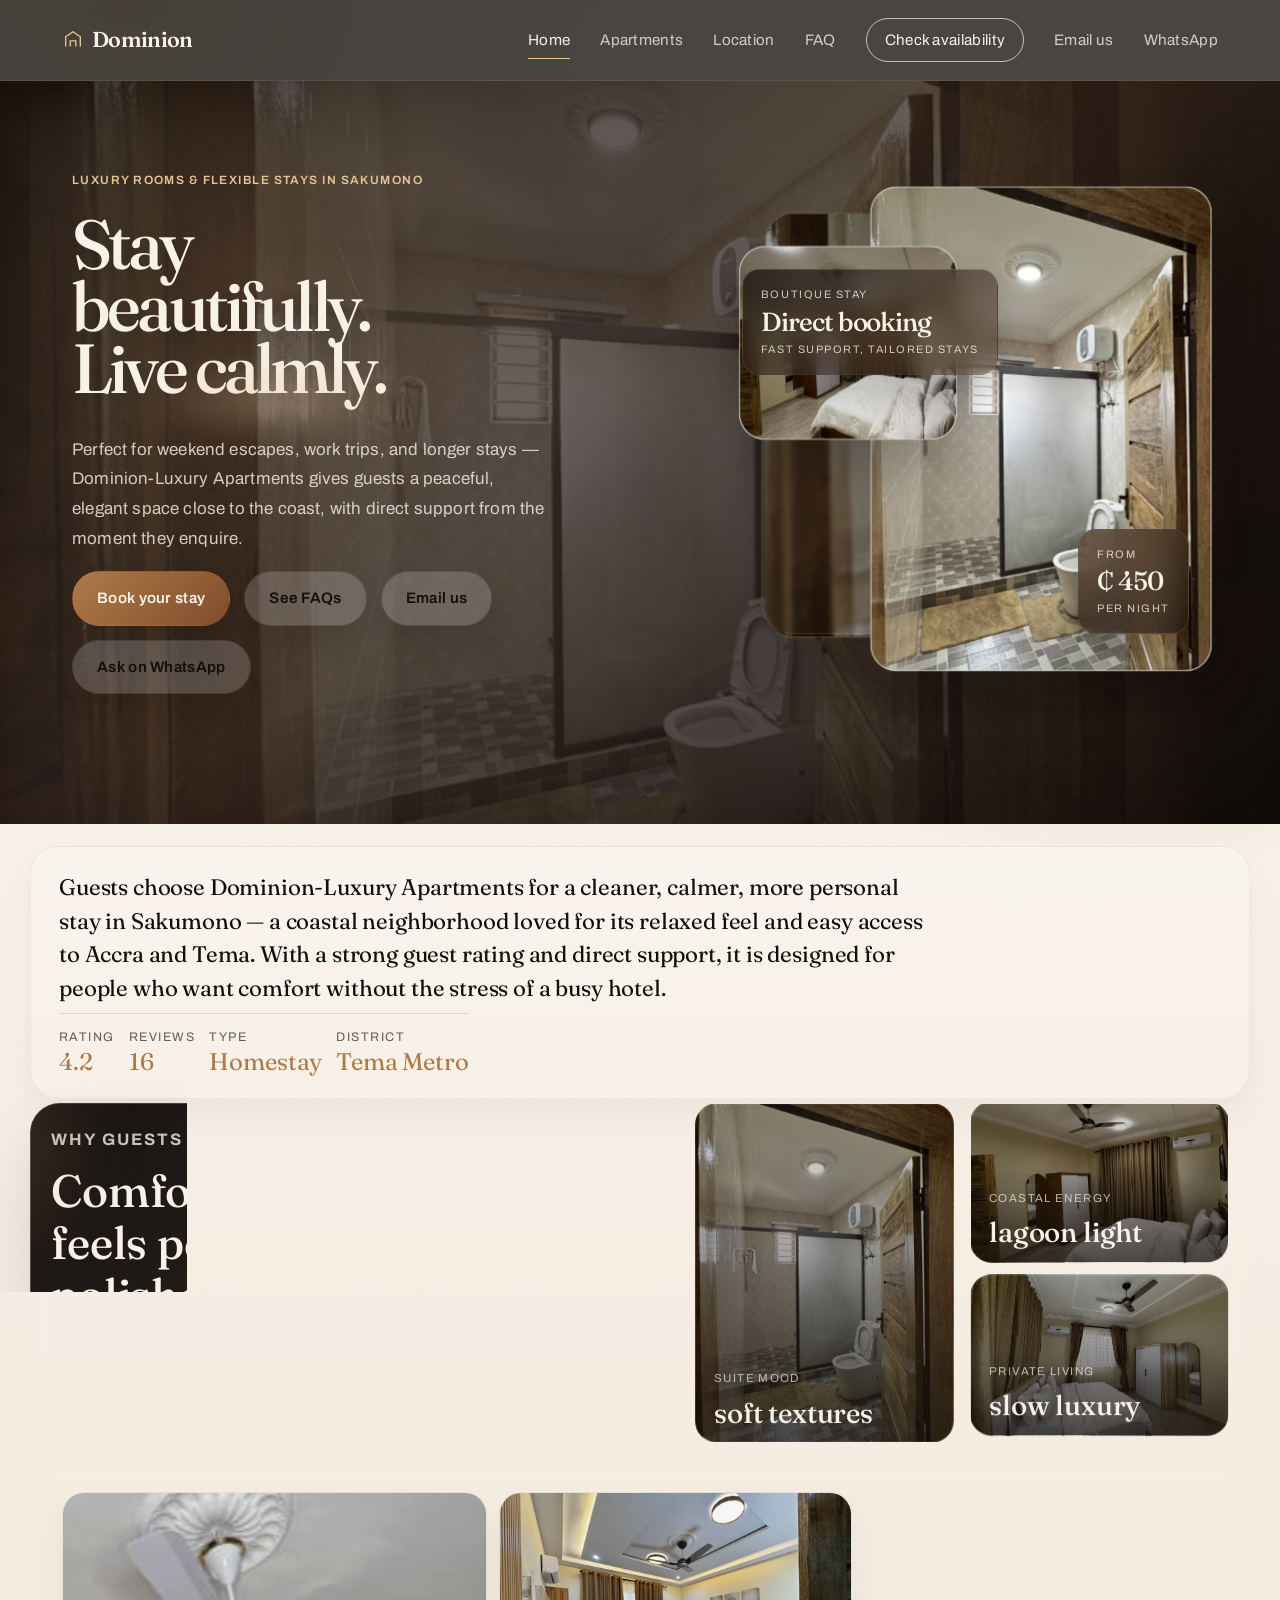
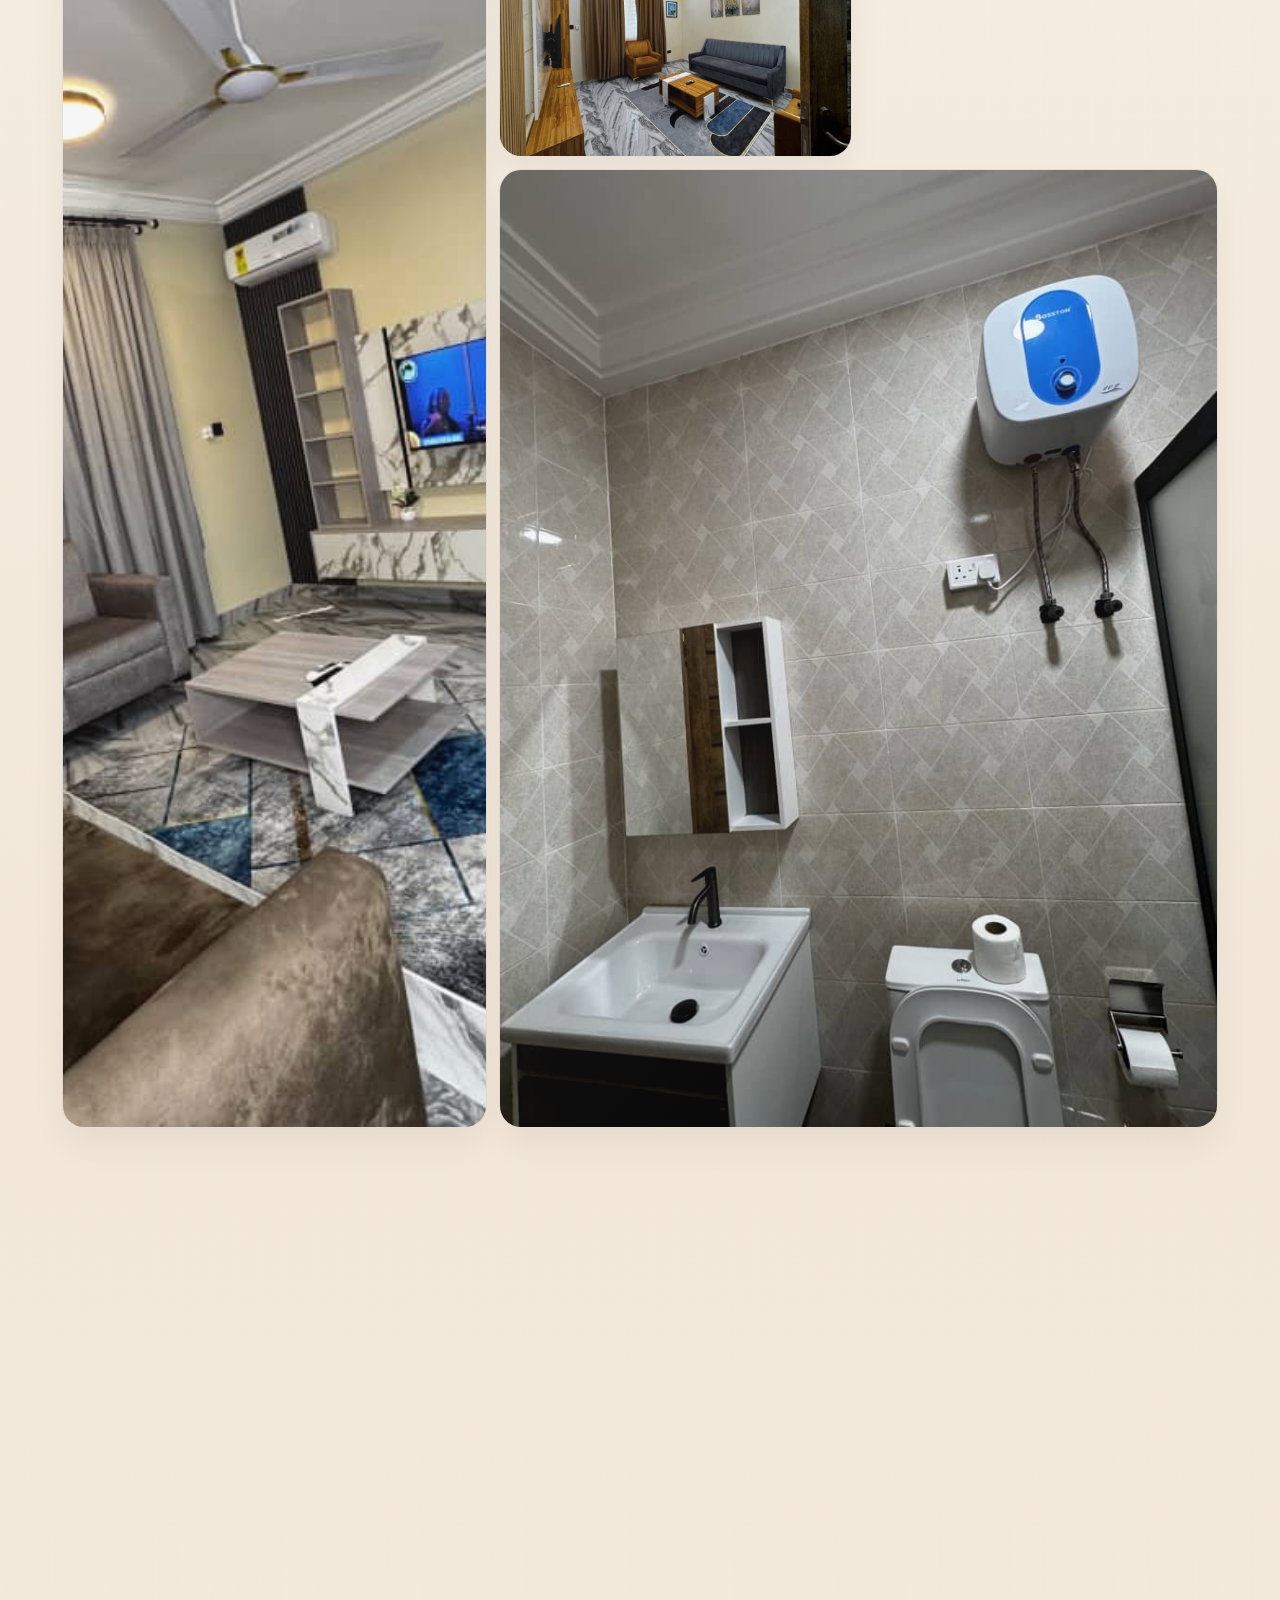
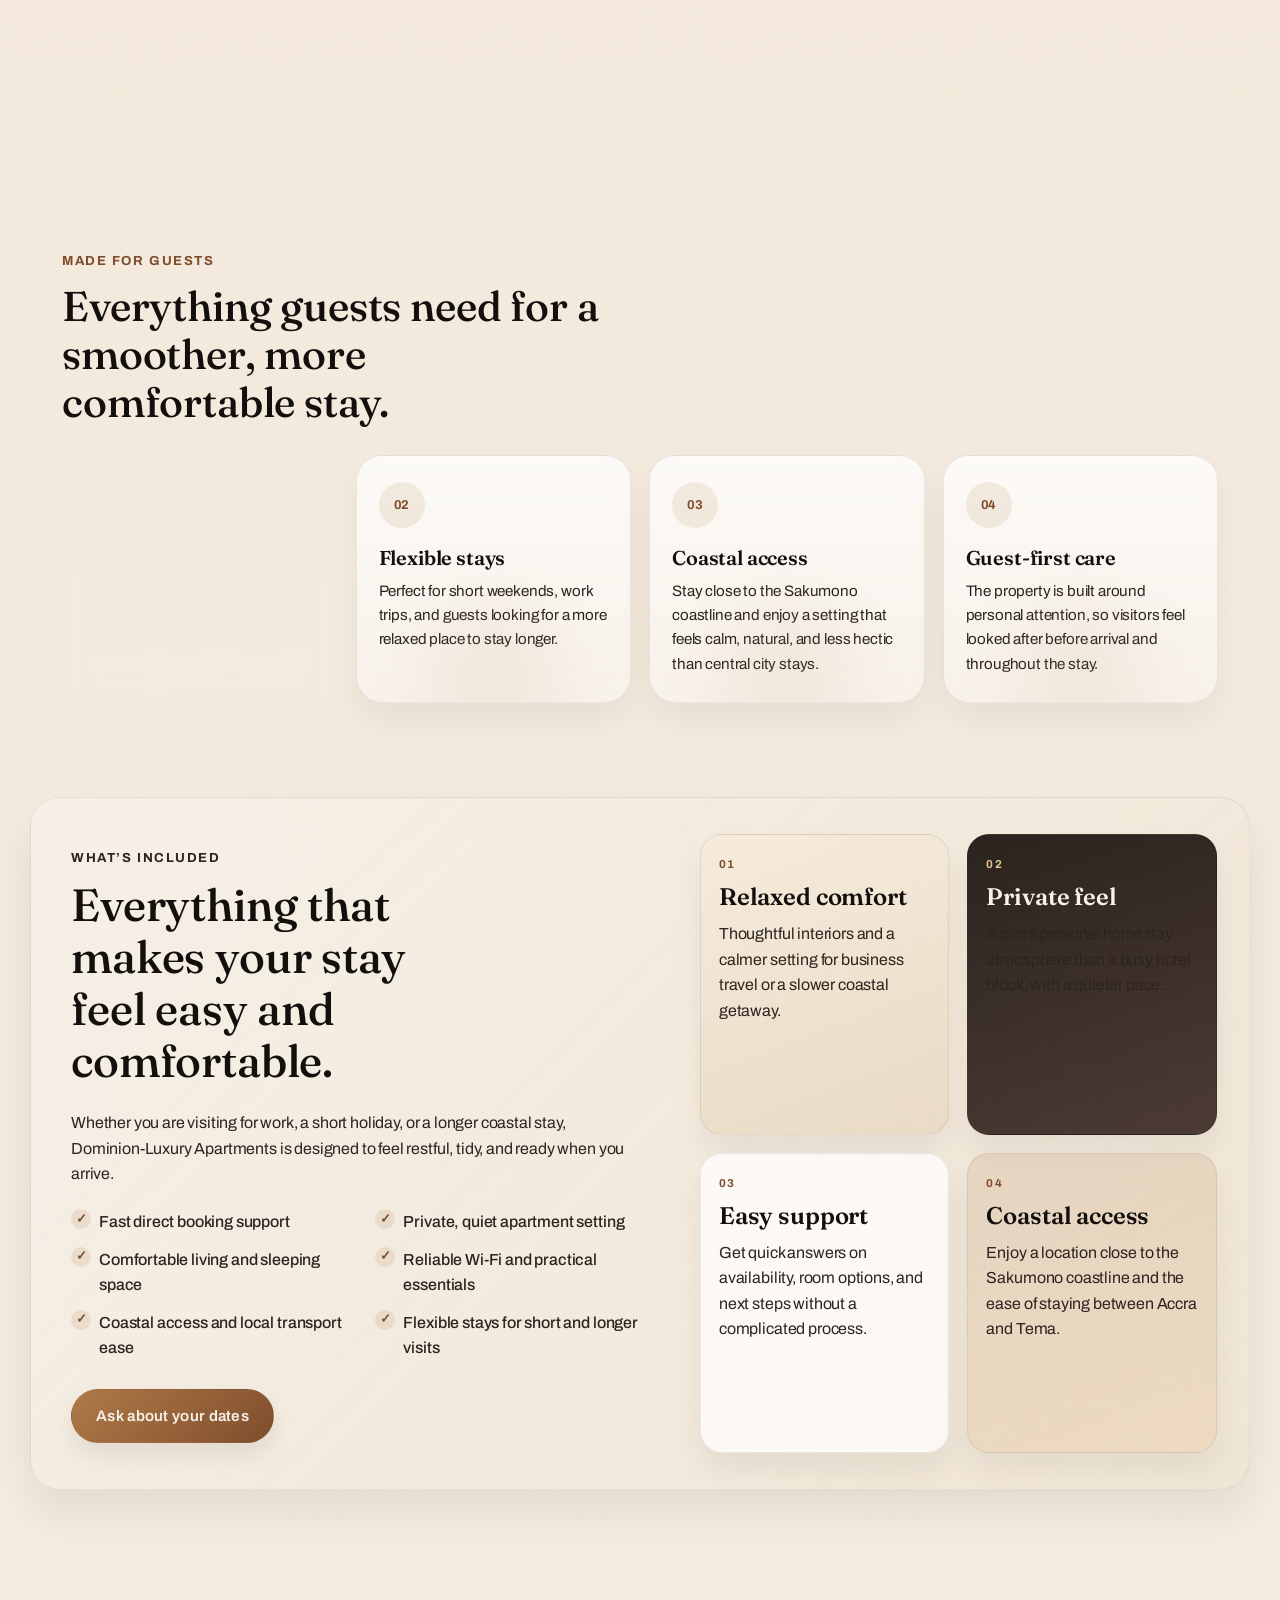
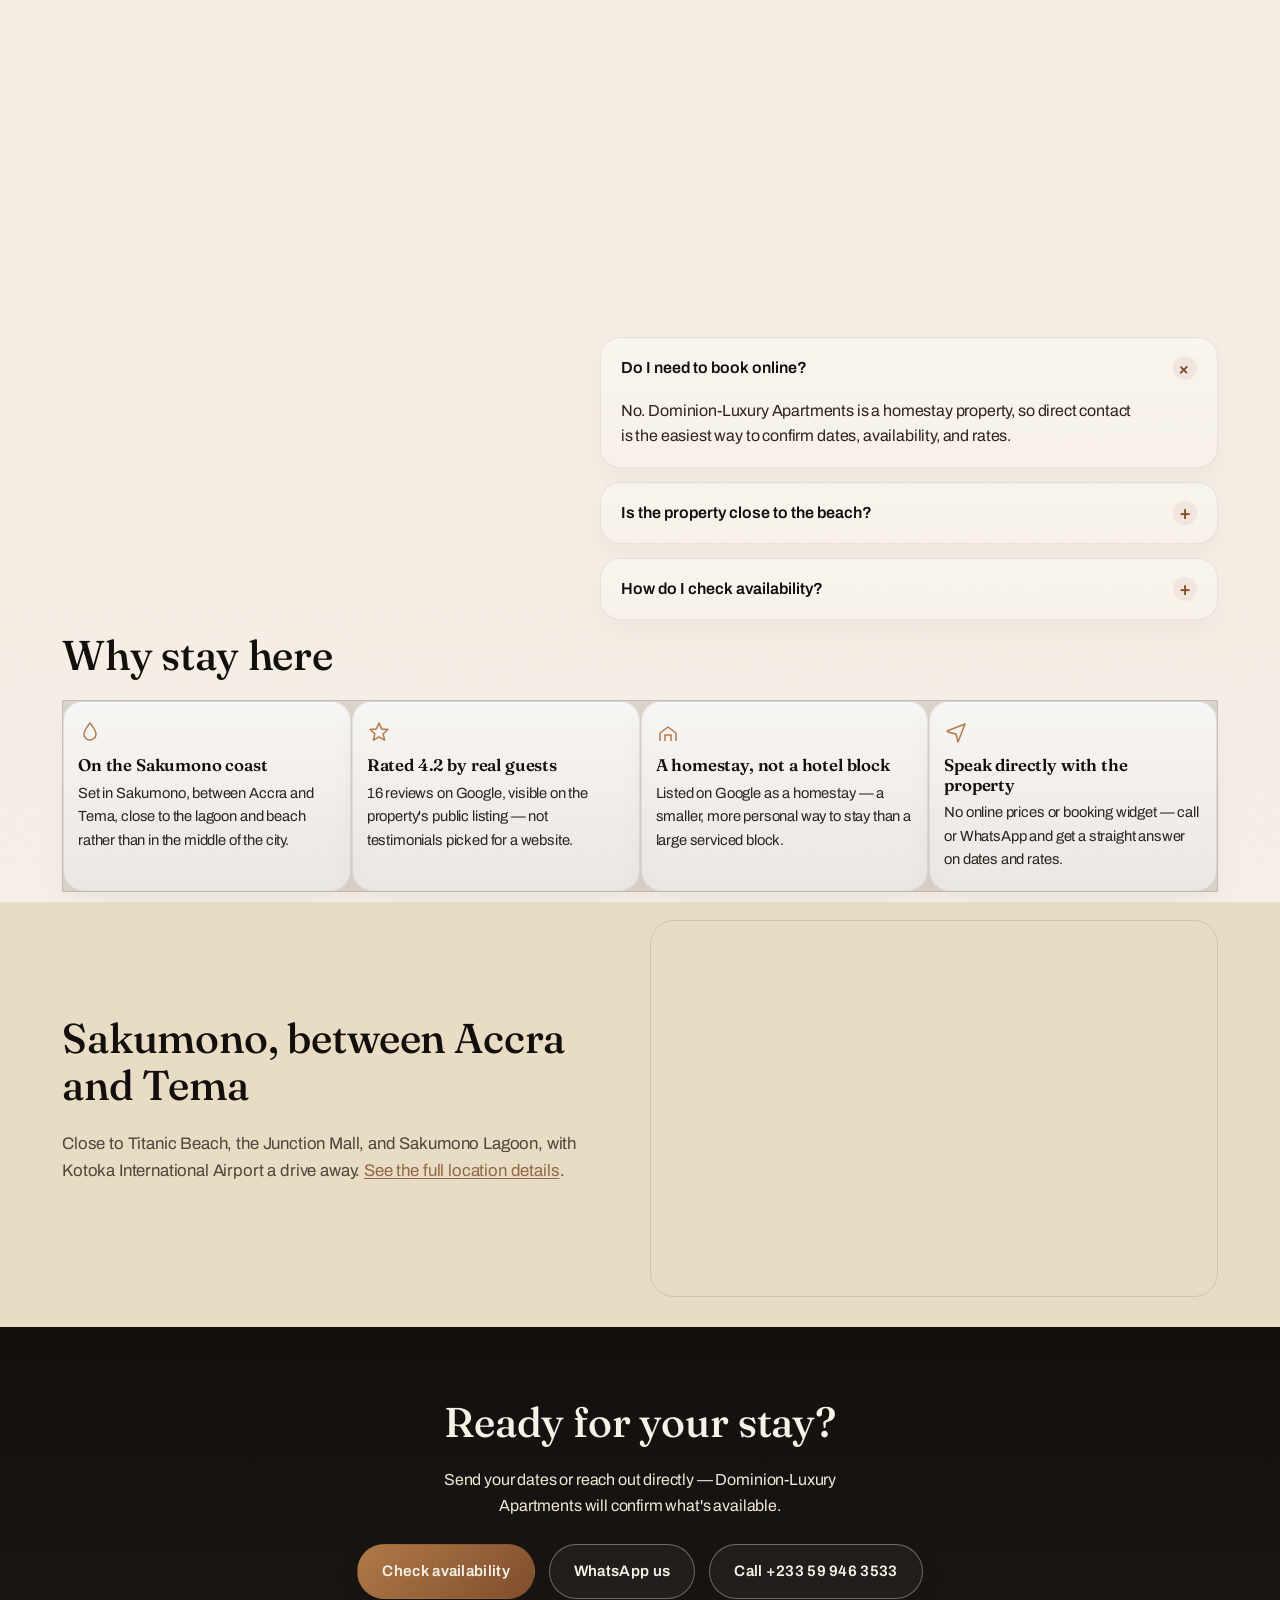
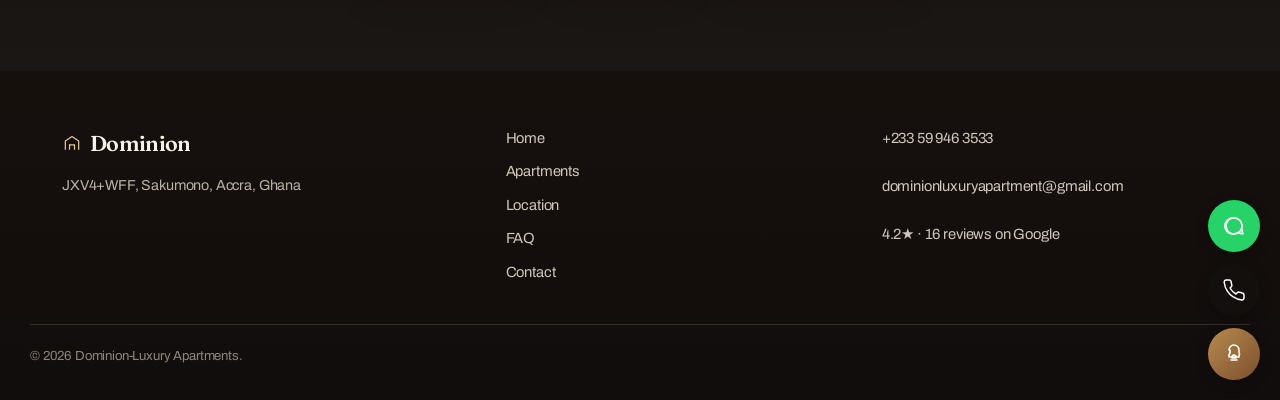
==== commit 3706a794: "Reduced homepage image clutter" ====
--- a/index.html
+++ b/index.html
@@ -76,9 +76,6 @@
           <div class="hero-photo hero-photo--small hero-photo--top">
             <img src="images/pool-photo-2.jpg" alt="Modern apartment bedroom" />
           </div>
-          <div class="hero-photo hero-photo--small hero-photo--bottom">
-            <img src="images/pool-photo-3.jpg" alt="Apartment exterior" />
-          </div>
         </div>
         <div class="hero-panel hero-panel--big">
           <span class="panel-label">Boutique stay</span>
@@ -135,15 +132,6 @@
     <div class="wrap photo-wall reveal reveal-delay-2">
       <div class="photo-wall__item photo-wall__item--large">
         <img src="images/pool-photo-4.jpg" alt="Luxury apartment living room" />
-      </div>
-      <div class="photo-wall__item">
-        <img src="images/pool-photo-5.jpg" alt="Luxury bedroom" />
-      </div>
-      <div class="photo-wall__item">
-        <img src="images/pool-photo-6.jpg" alt="Luxury apartment exterior" />
-      </div>
-      <div class="photo-wall__item">
-        <img src="images/pool-photo-7.jpg" alt="Google Maps photo of Dominion-Luxury Apartments" />
       </div>
       <div class="photo-wall__item photo-wall__item--tall">
         <img src="images/pool-photo-8.jpg" alt="Luxury kitchen" />
--- a/styles.css
+++ b/styles.css
@@ -40,11 +40,15 @@
 body {
   --pointer-x: 50%;
   --pointer-y: 30%;
+  --scene-tilt-x: 0deg;
+  --scene-tilt-y: 0deg;
   margin: 0;
+  perspective: 1600px;
   background:
-    radial-gradient(circle at top left, rgba(181, 144, 90, 0.18), transparent 20%),
-    radial-gradient(circle at 85% 10%, rgba(117, 73, 50, 0.08), transparent 18%),
-    linear-gradient(180deg, #f9f4ee 0%, #f1e7d9 100%);
+    radial-gradient(1200px 700px at 10% 0%, rgba(201, 158, 104, 0.28), transparent 42%),
+    radial-gradient(900px 500px at 88% 10%, rgba(118, 77, 56, 0.12), transparent 38%),
+    radial-gradient(900px 420px at 50% 100%, rgba(123, 91, 68, 0.12), transparent 42%),
+    linear-gradient(180deg, #f9f4ee 0%, #f2e7d8 38%, #f7f1eb 100%);
   color: var(--ink-soft);
   font-family: var(--font-body);
   font-size: 1rem;
@@ -57,12 +61,16 @@
 body::before {
   content: "";
   position: fixed;
-  inset: 0;
+  inset: -10% -8% auto -8%;
+  height: 72vh;
   pointer-events: none;
   background:
-    linear-gradient(120deg, rgba(255,255,255,0.18), rgba(255,255,255,0) 30%, rgba(180,139,86,0.09) 70%, rgba(255,255,255,0)),
-    radial-gradient(circle at var(--pointer-x) var(--pointer-y), rgba(185, 133, 90, 0.24), transparent 18%),
-    radial-gradient(circle at 80% 0%, rgba(117, 73, 50, 0.12), transparent 20%);
+    radial-gradient(circle at 20% 25%, rgba(216, 182, 124, 0.38), transparent 18%),
+    radial-gradient(circle at 78% 15%, rgba(150, 106, 71, 0.18), transparent 16%),
+    radial-gradient(circle at 52% 78%, rgba(128, 88, 59, 0.14), transparent 22%),
+    linear-gradient(120deg, rgba(255,255,255,0.18), rgba(255,255,255,0) 30%, rgba(180,139,86,0.10) 70%, rgba(255,255,255,0));
+  filter: blur(26px);
+  opacity: 0.95;
   z-index: 0;
   animation: floatBg 18s ease-in-out infinite alternate;
 }
@@ -72,10 +80,12 @@
   position: fixed;
   inset: 0;
   pointer-events: none;
-  background-image: linear-gradient(rgba(255,255,255,0.03) 1px, transparent 1px), linear-gradient(90deg, rgba(255,255,255,0.03) 1px, transparent 1px);
+  background-image:
+    linear-gradient(rgba(255,255,255,0.04) 1px, transparent 1px),
+    linear-gradient(90deg, rgba(255,255,255,0.04) 1px, transparent 1px);
   background-size: 26px 26px;
-  mask-image: radial-gradient(circle at center, black 35%, transparent 90%);
-  opacity: 0.35;
+  mask-image: radial-gradient(circle at center, black 36%, transparent 90%);
+  opacity: 0.28;
   z-index: 0;
 }
 
@@ -461,14 +471,26 @@
 @keyframes rise { from { opacity: 0; transform: translateY(14px); } to { opacity: 1; transform: translateY(0); } }
 @media (prefers-reduced-motion: reduce) {
   .hero-tag, .hero-title, .hero-sub, .hero .hero-actions { animation: none; opacity: 1; }
+  .hero-art,
+  .feature-card,
+  .mini-card,
+  .hero-photo,
+  .gallery-tile,
+  .stat-pill,
+  .summary-card,
+  .rate-card {
+    transition: none;
+    transform: none !important;
+  }
 }
 .hero-art {
   display: flex;
   justify-content: center;
   position: relative;
   min-height: 430px;
-  transform: translate3d(0, var(--parallaxY, 0px), 0);
-  transition: transform 0.35s ease;
+  transform: perspective(1200px) rotateX(var(--scene-tilt-x, 0deg)) rotateY(var(--scene-tilt-y, 0deg)) translate3d(0, var(--parallaxY, 0px), 0);
+  transition: transform 0.38s cubic-bezier(0.22, 1, 0.36, 1);
+  transform-style: preserve-3d;
 }
 .hero-art::before {
   content: "";
@@ -523,9 +545,10 @@
   border: 1px solid rgba(226,195,147,0.2);
   box-shadow: 0 28px 52px rgba(12, 8, 7, 0.22);
   background: #ddd;
-  transform: perspective(1000px) rotateX(var(--rotate-x, 0deg)) rotateY(var(--rotate-y, 0deg)) translate3d(0, var(--parallaxY, 0px), 0);
+  transform: perspective(1200px) rotateX(var(--rotate-x, 0deg)) rotateY(var(--rotate-y, 0deg)) translate3d(0, var(--parallaxY, 0px), 0) scale(1.01);
   transition: transform 0.3s ease, box-shadow 0.3s ease;
   will-change: transform;
+  transform-style: preserve-3d;
 }
 .hero-photo img {
   width: 100%;
@@ -830,8 +853,9 @@
   justify-content: flex-end;
   box-shadow: inset 0 1px 0 rgba(255,255,255,0.08);
   overflow: hidden;
-  transform: perspective(1000px) rotateX(var(--rotate-x, 0deg)) rotateY(var(--rotate-y, 0deg)) translate3d(0, var(--parallaxY, 0px), 0);
+  transform: perspective(1200px) rotateX(var(--rotate-x, 0deg)) rotateY(var(--rotate-y, 0deg)) translate3d(0, var(--parallaxY, 0px), 0);
   transition: transform 0.3s ease, box-shadow 0.3s ease;
+  transform-style: preserve-3d;
 }
 
 .mini-card::before {
@@ -1051,8 +1075,9 @@
   transition: transform 0.2s ease, border-color 0.2s ease, box-shadow 0.2s ease;
   position: relative;
   overflow: hidden;
-  transform: translate3d(0, var(--parallaxY, 0px), 0);
+  transform: perspective(1200px) rotateX(var(--rotate-x, 0deg)) rotateY(var(--rotate-y, 0deg)) translate3d(0, var(--parallaxY, 0px), 0);
   backdrop-filter: blur(10px);
+  transform-style: preserve-3d;
 }
 
 .feature-card:hover {
@@ -1526,17 +1551,52 @@
 .gallery-cta-row {
   margin: 18px 0 10px;
 }
+.gallery-slider-shell {
+  margin-top: 22px;
+}
+.gallery-slider-controls {
+  display: flex;
+  justify-content: flex-end;
+  gap: 10px;
+  margin-bottom: 14px;
+}
+.gallery-arrow {
+  width: 42px;
+  height: 42px;
+  border-radius: 50%;
+  border: 1px solid rgba(26,18,13,0.12);
+  background: rgba(255,255,255,0.72);
+  color: var(--ink);
+  font-size: 1.3rem;
+  cursor: pointer;
+  transition: transform 0.2s ease, box-shadow 0.2s ease, background 0.2s ease;
+}
+.gallery-arrow:hover {
+  transform: translateY(-2px);
+  box-shadow: 0 10px 20px rgba(28, 23, 18, 0.08);
+  background: rgba(255,255,255,0.9);
+}
 .gallery-grid {
-  display: grid;
-  grid-template-columns: repeat(4, minmax(0, 1fr));
+  display: flex;
   gap: 18px;
-  margin-top: 18px;
+  overflow-x: auto;
+  scroll-snap-type: x proximity;
+  scrollbar-width: thin;
+  scrollbar-color: rgba(78, 57, 48, 0.4) transparent;
+  padding: 10px 0 18px;
+  margin: 0;
+}
+.gallery-grid::-webkit-scrollbar { height: 8px; }
+.gallery-grid::-webkit-scrollbar-thumb {
+  background: rgba(78, 57, 48, 0.35);
+  border-radius: 999px;
 }
 @media (max-width: 980px) {
   .rate-cards,
   .amenity-grid {
     grid-template-columns: repeat(2, minmax(0, 1fr));
   }
+  .gallery-grid { gap: 14px; }
 }
 @media (max-width: 760px) {
   .property-summary,
@@ -1544,9 +1604,13 @@
   .amenity-grid {
     grid-template-columns: 1fr;
   }
+  .gallery-grid {
+    gap: 12px;
+  }
 }
 .gallery-tile {
   position: relative;
+  flex: 0 0 min(72vw, 340px);
   aspect-ratio: 5 / 6;
   background: var(--plaster-deep);
   border: 1px solid rgba(28, 23, 18, 0.09);
@@ -1557,11 +1621,12 @@
   cursor: pointer;
   font-family: var(--font-body);
   font-size: 0.9rem;
-  transition: transform 0.2s ease, box-shadow 0.2s ease, border-color 0.2s ease;
+  transition: transform 0.2s ease, box-shadow 0.2s ease, border-color 0.2s ease, opacity 0.2s ease;
   overflow: hidden;
   padding: 0;
   box-shadow: 0 18px 32px rgba(28, 23, 18, 0.06);
   transform: perspective(1000px) rotateX(var(--rotate-x, 0deg)) rotateY(var(--rotate-y, 0deg)) translate3d(0, var(--parallaxY, 0px), 0);
+  scroll-snap-align: start;
 }
 .gallery-tile:hover {
   box-shadow: 0 28px 38px rgba(28, 23, 18, 0.12);
@@ -1590,23 +1655,6 @@
   transition: transform 0.25s ease;
 }
 .gallery-tile:hover img { transform: scale(1.04); }
-.gallery-tile span {
-  position: absolute;
-  left: 14px;
-  bottom: 14px;
-  z-index: 2;
-  display: inline-flex;
-  padding: 8px 14px;
-  border-radius: 999px;
-  background: rgba(240, 233, 220, 0.9);
-  color: var(--ink);
-  font-weight: 700;
-  letter-spacing: 0.02em;
-  box-shadow: 0 8px 18px rgba(28, 23, 18, 0.12);
-}
-@media (max-width: 980px) { .gallery-grid { grid-template-columns: repeat(3, minmax(0, 1fr)); } }
-@media (max-width: 760px) { .gallery-grid { grid-template-columns: repeat(2, 1fr); } }
-@media (max-width: 420px) { .gallery-grid { grid-template-columns: 1fr; } }
 
 .lightbox {
   position: fixed;
@@ -2044,6 +2092,9 @@
 
 /* ---------- Mobile nav ---------- */
 @media (max-width: 820px) {
+  .site-header {
+    background: rgba(18, 15, 12, 0.92);
+  }
   .main-nav {
     position: fixed;
     inset: 0 0 0 auto;
@@ -2096,6 +2147,42 @@
   }
   .main-nav.is-open { transform: translateX(0); }
   .nav-toggle { display: flex; }
+  .nav-toggle span { background: var(--plaster); }
+  .hero-inner {
+    gap: 24px;
+    padding-top: 52px;
+    padding-bottom: 56px;
+  }
+  .hero-copy {
+    text-align: left;
+  }
+  .hero-copy .hero-tag {
+    margin-bottom: 10px;
+  }
+  .hero-art {
+    order: -1;
+    max-width: 520px;
+    width: 100%;
+    min-height: 300px;
+    margin: 0 auto;
+  }
+  .hero-video-wrap {
+    inset: 10% 2% 12% 2%;
+  }
+  .hero-photo-stack {
+    width: min(100%, 380px);
+    height: 300px;
+  }
+  .hero-panel--big {
+    left: 8%;
+    top: 8%;
+    transform: scale(0.9);
+  }
+  .hero-panel--small {
+    right: 8%;
+    bottom: 5%;
+    transform: scale(0.9);
+  }
 }
 
 @media (max-width: 980px) {
@@ -2132,10 +2219,15 @@
   .header-inner { padding-top: 14px; padding-bottom: 14px; }
   .main-nav { font-size: 1rem; }
   .hero-inner { grid-template-columns: 1fr; }
-  .hero-art { order: -1; max-width: 360px; margin: 0 auto; }
+  .hero-art {
+    order: -1;
+    max-width: 360px;
+    margin: 0 auto;
+    min-height: 270px;
+  }
   .hero-title { font-size: clamp(2.5rem, 12vw, 4rem); }
   .hero-panel { transform: scale(0.9); }
-  .hero-panel--big { left: -4%; top: 8%; }
+  .hero-panel--big { left: 2%; top: 8%; }
   .hero-panel--small { right: 2%; bottom: 4%; }
   .signature-copy h2,
   .section-heading h2,
@@ -2170,33 +2262,128 @@
     grid-row: auto;
     min-height: 220px;
   }
+  .stay-amenities {
+    padding-top: 18px;
+  }
+  .amenities-wrap {
+    grid-template-columns: 1fr;
+    padding: 22px 18px;
+    gap: 22px;
+    border-radius: 22px;
+  }
+  .amenities-copy h2 {
+    max-width: none;
+    font-size: clamp(1.8rem, 6vw, 2.5rem);
+  }
+  .amenities-list {
+    grid-template-columns: 1fr;
+    gap: 10px 0;
+    margin-top: 18px;
+    margin-bottom: 18px;
+  }
+  .amenities-list li {
+    padding-left: 24px;
+    line-height: 1.55;
+  }
+  .amenities-panel {
+    grid-template-columns: 1fr;
+    gap: 12px;
+  }
+  .amenity-card {
+    min-height: 0;
+    padding: 18px 16px;
+  }
+  .amenity-card h3 {
+    font-size: 1.25rem;
+  }
+  .amenities-copy .btn {
+    width: 100%;
+    justify-content: center;
+  }
 }
 
 @media (max-width: 480px) {
+  body {
+    font-size: 15px;
+  }
+
   .wrap { padding: 0 16px; }
-  .hero { padding-bottom: 14px; }
-  .hero-title { font-size: clamp(2.2rem, 14vw, 3.4rem); }
-  .hero-sub { font-size: 1rem; }
+
+  .stay-amenities {
+    padding-top: 12px;
+  }
+
+  .hero {
+    padding-bottom: 18px;
+  }
+
+  .hero-inner {
+    padding-top: 42px;
+    padding-bottom: 42px;
+    gap: 20px;
+  }
+
+  .hero-tag {
+    font-size: 0.6rem;
+    letter-spacing: 0.12em;
+    margin-bottom: 12px;
+  }
+
+  .hero-title { font-size: clamp(2.2rem, 14vw, 3.4rem); max-width: 9.5ch; }
+  .hero-sub { font-size: 0.96rem; line-height: 1.6; }
+
   .hero-actions {
     flex-direction: column;
     align-items: stretch;
-  }
-  .btn {
+    gap: 10px;
+    margin-top: 14px;
+  }
+
+  .hero-actions .btn {
     width: 100%;
     justify-content: center;
-  }
+    min-height: 46px;
+  }
+
   .hero-art { max-width: 300px; }
-  .hero-photo-stack { height: 330px; }
+  .hero-photo-stack { height: 300px; }
+
   .hero-panel {
     padding: 12px 14px;
     border-radius: 14px;
   }
+
   .hero-panel strong {
     font-size: 1.15rem;
   }
+
+  .hero-panel--big { left: 1%; top: 6%; }
+  .hero-panel--small { right: 2%; bottom: 4%; }
+
+  main section,
+  .page-banner,
+  .faq-section,
+  .location,
+  .enquire,
+  .thank-you-section {
+    padding-top: 44px;
+    padding-bottom: 44px;
+  }
+
+  .intro-lead,
+  .section-lead,
+  .faq-copy p,
+  .location-inner p,
+  .enquire-intro p {
+    font-size: 1rem;
+    line-height: 1.7;
+  }
+
   .photo-wall {
     grid-template-columns: 1fr;
-  }
+    gap: 10px;
+  }
+
   .photo-wall__item--large,
   .photo-wall__item--wide,
   .photo-wall__item--tall {
@@ -2204,9 +2391,28 @@
     grid-row: auto;
     min-height: 210px;
   }
+
   .stats-row { grid-template-columns: 1fr; }
   .fact-strip { grid-template-columns: repeat(2, auto); }
   .intro-lead { font-size: 1.1rem; }
+
+  .floating-actions {
+    right: 14px;
+    bottom: 14px;
+    gap: 10px;
+  }
+
+  .floating-btn {
+    width: 46px;
+    height: 46px;
+  }
+
+  .ai-chat-panel {
+    right: 10px;
+    bottom: 74px;
+    width: min(92vw, 320px);
+  }
+
   .testimonial-wrap,
   .signature-layout,
   .summary-card,
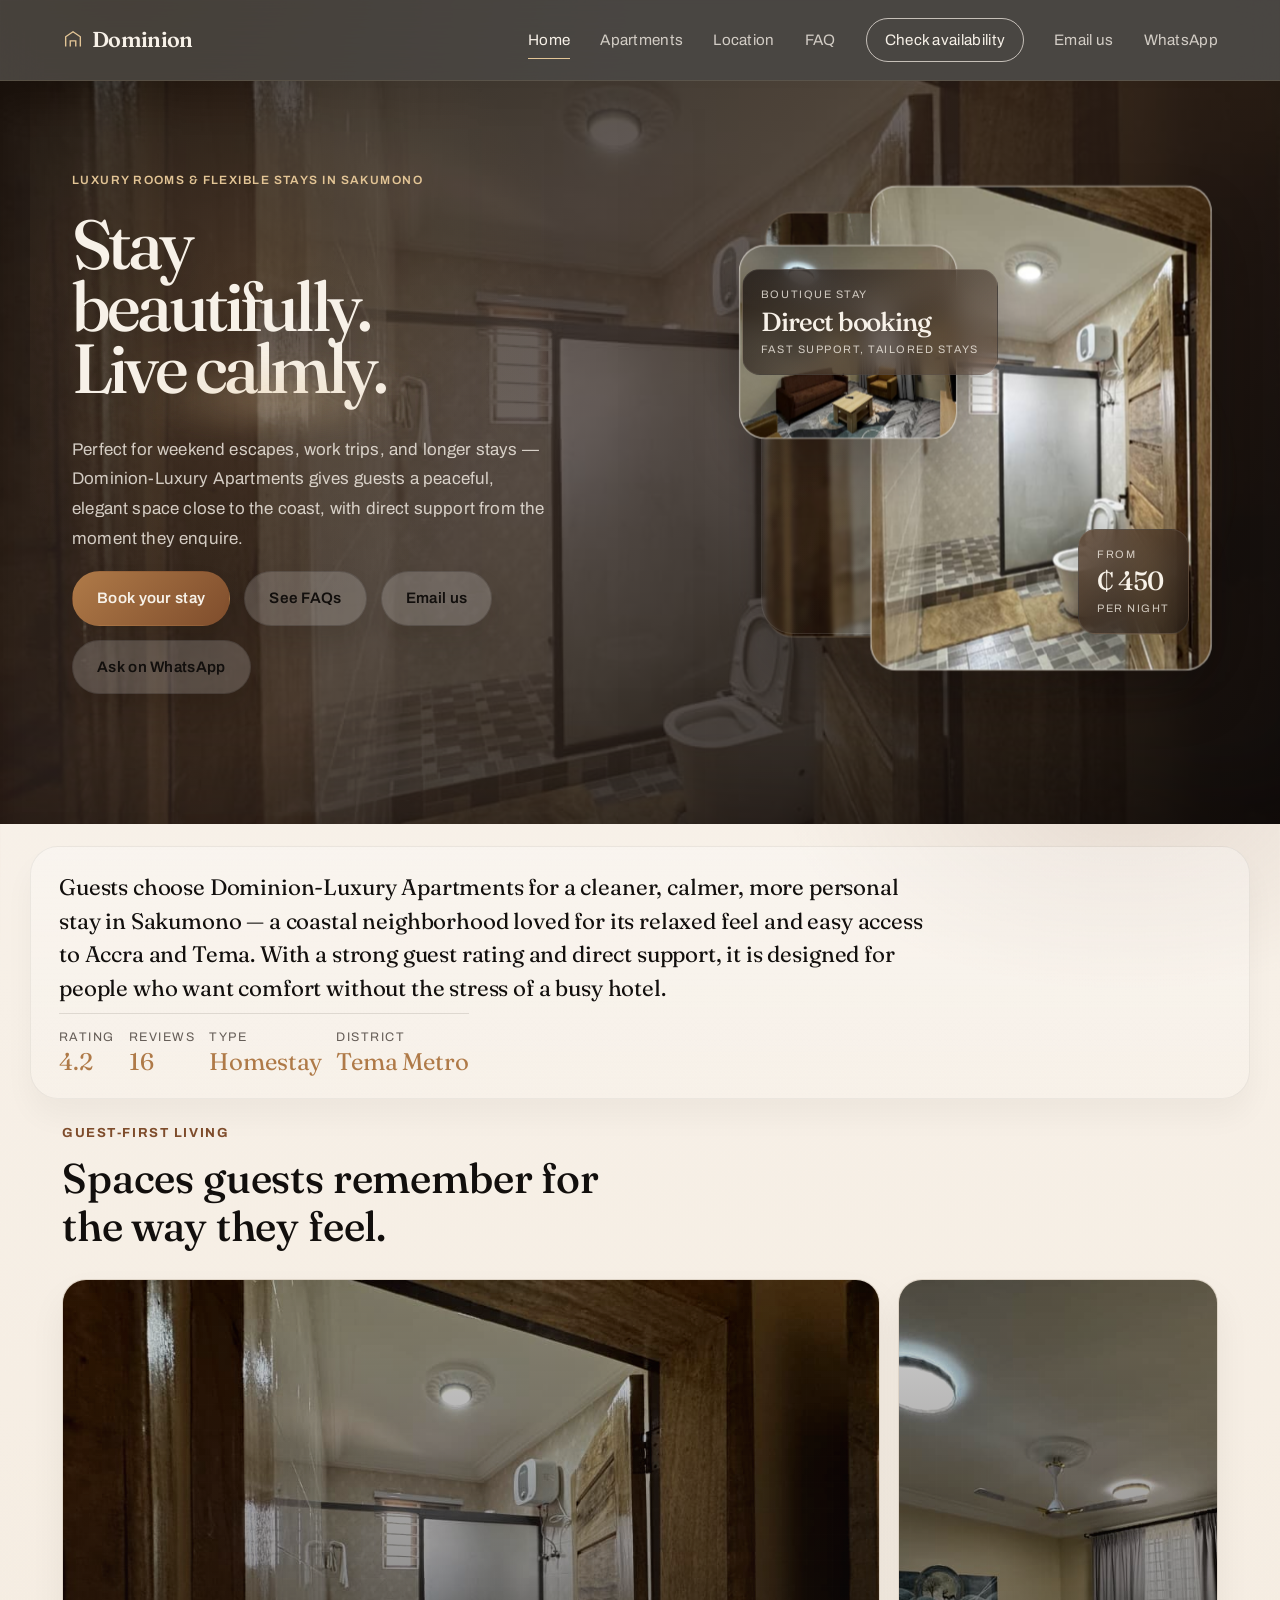
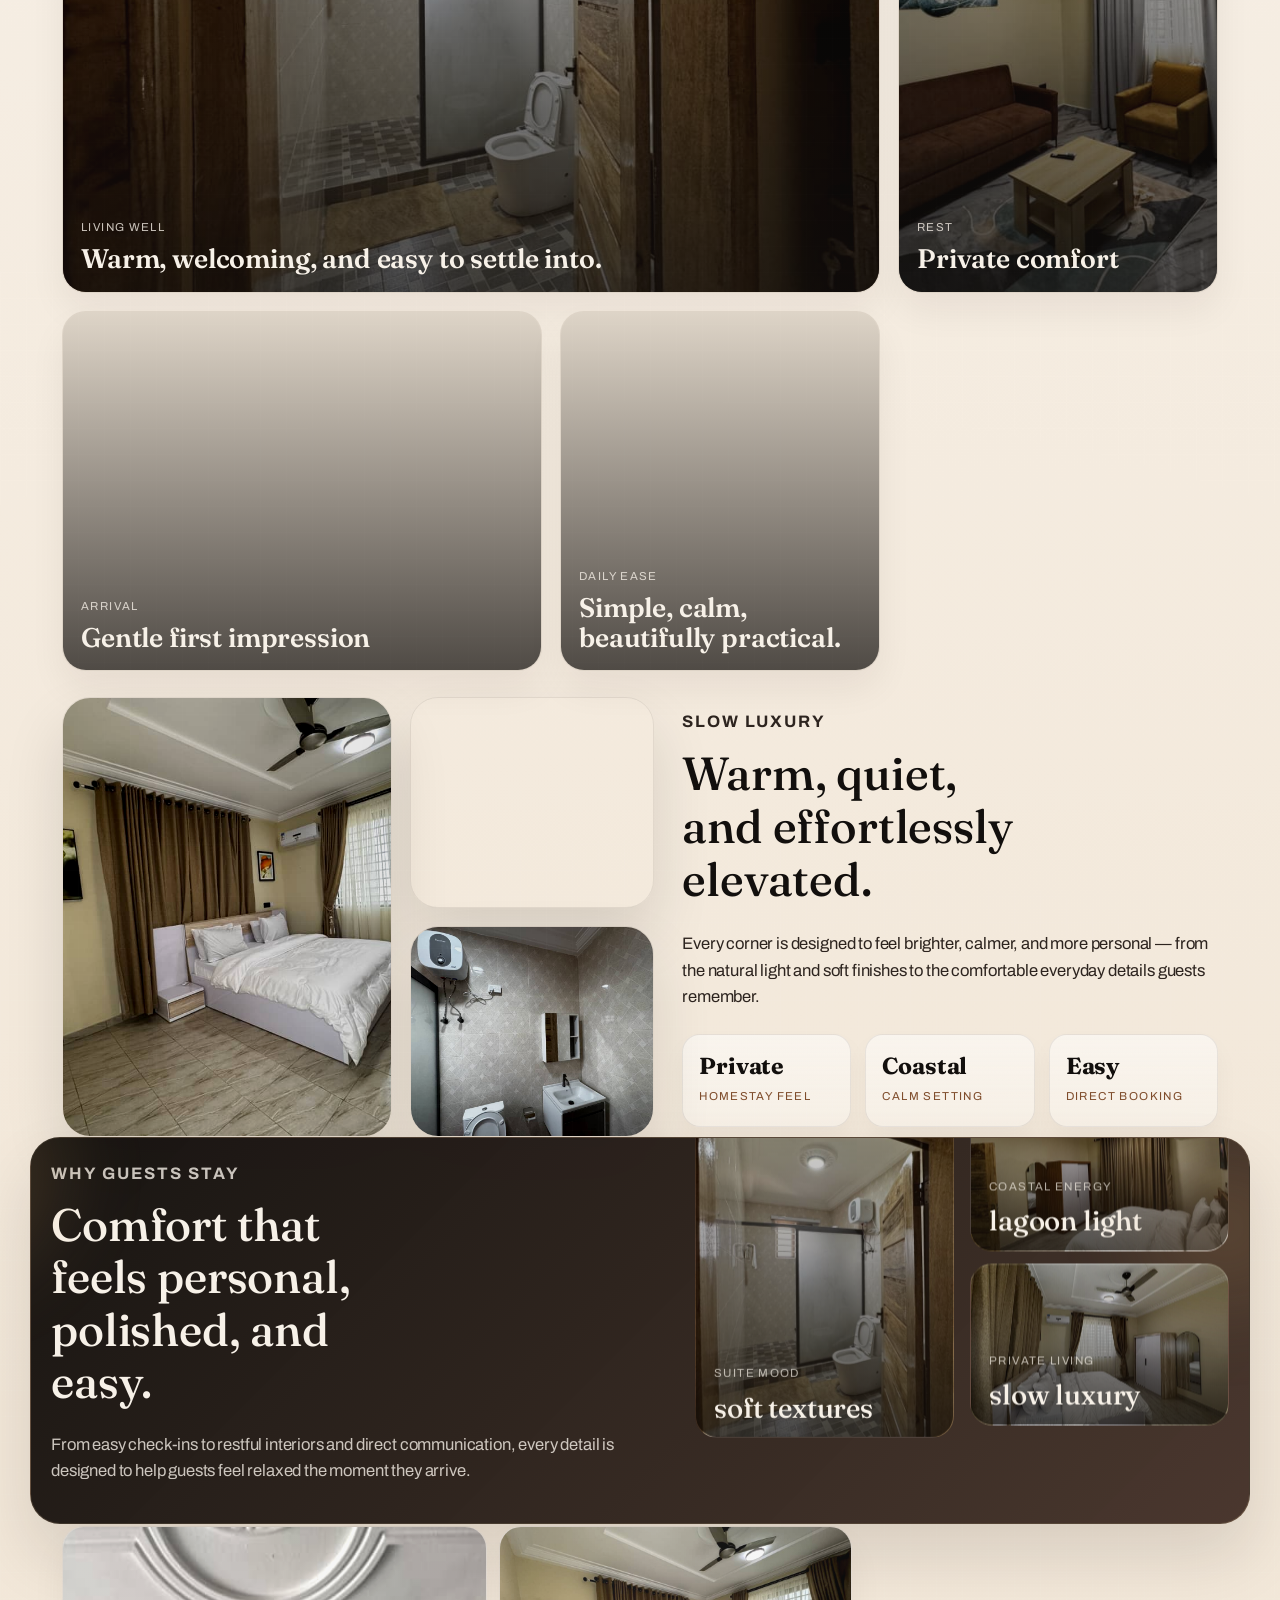
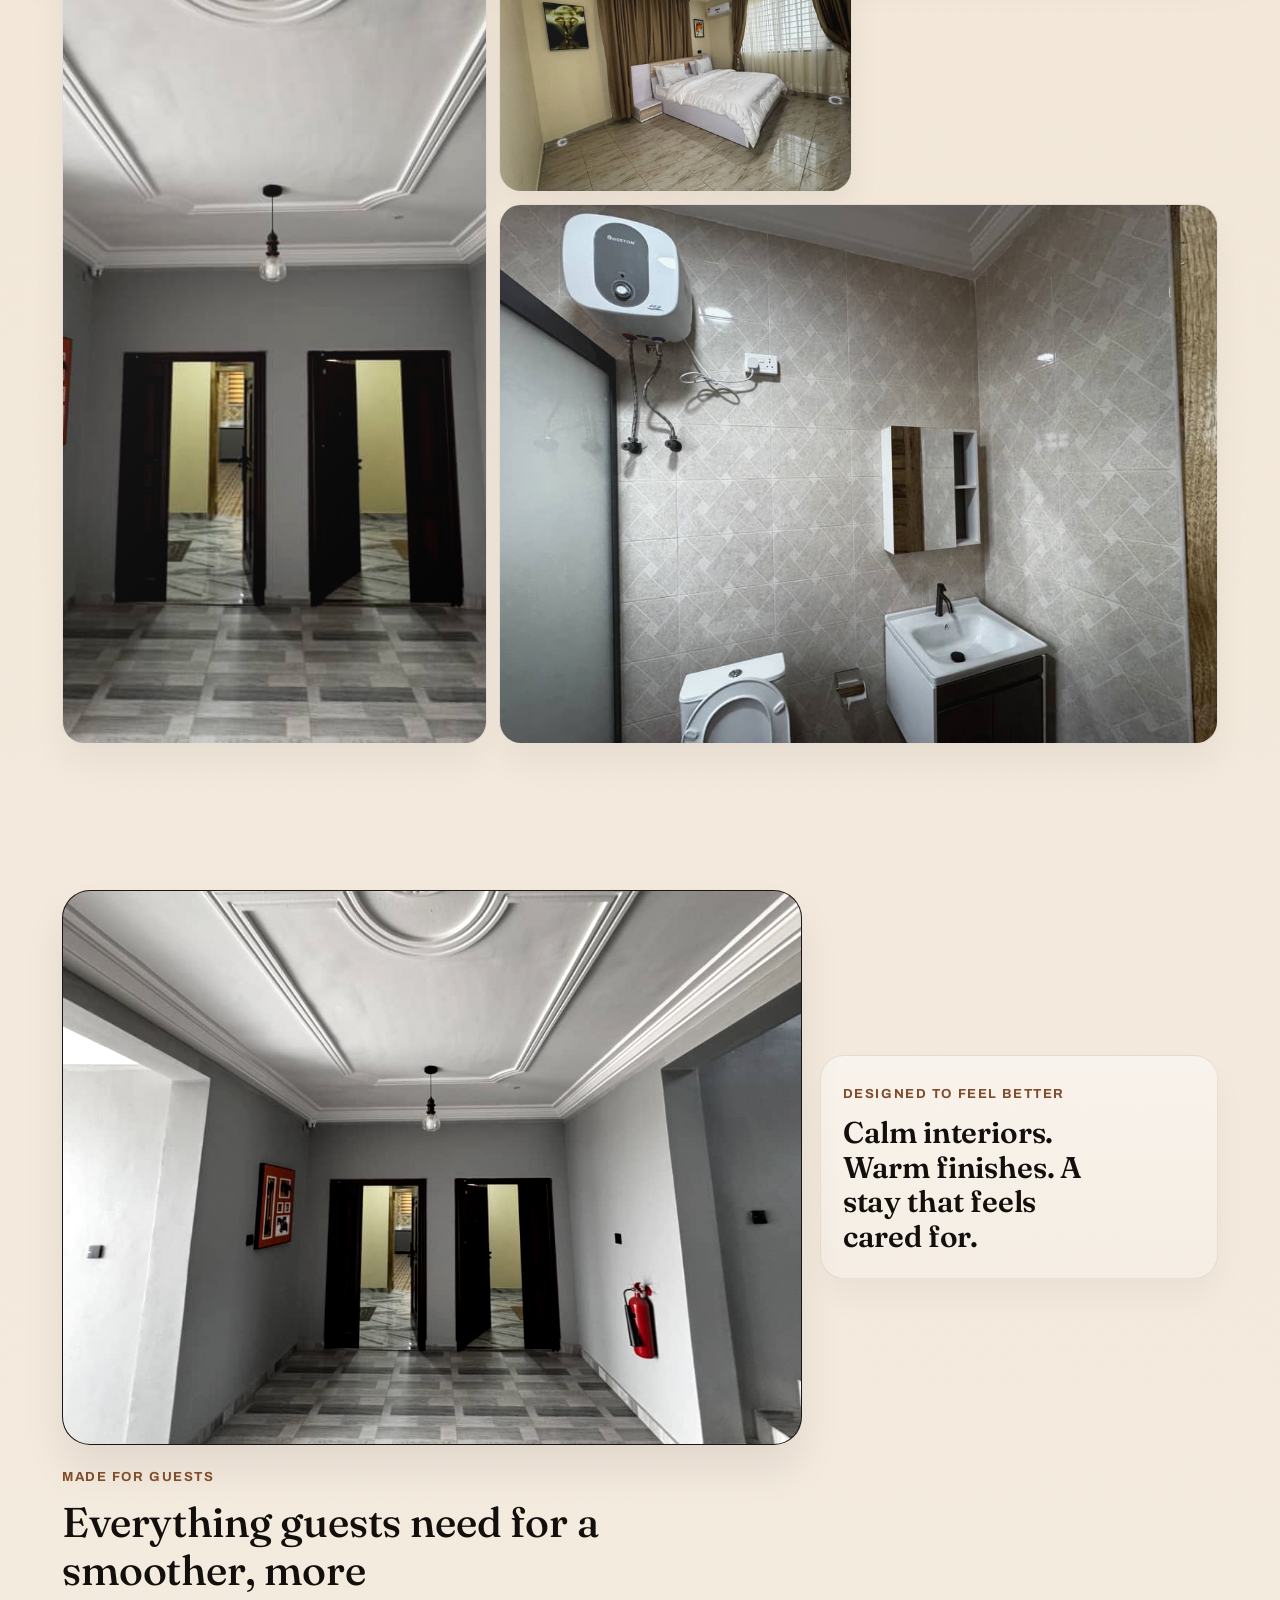
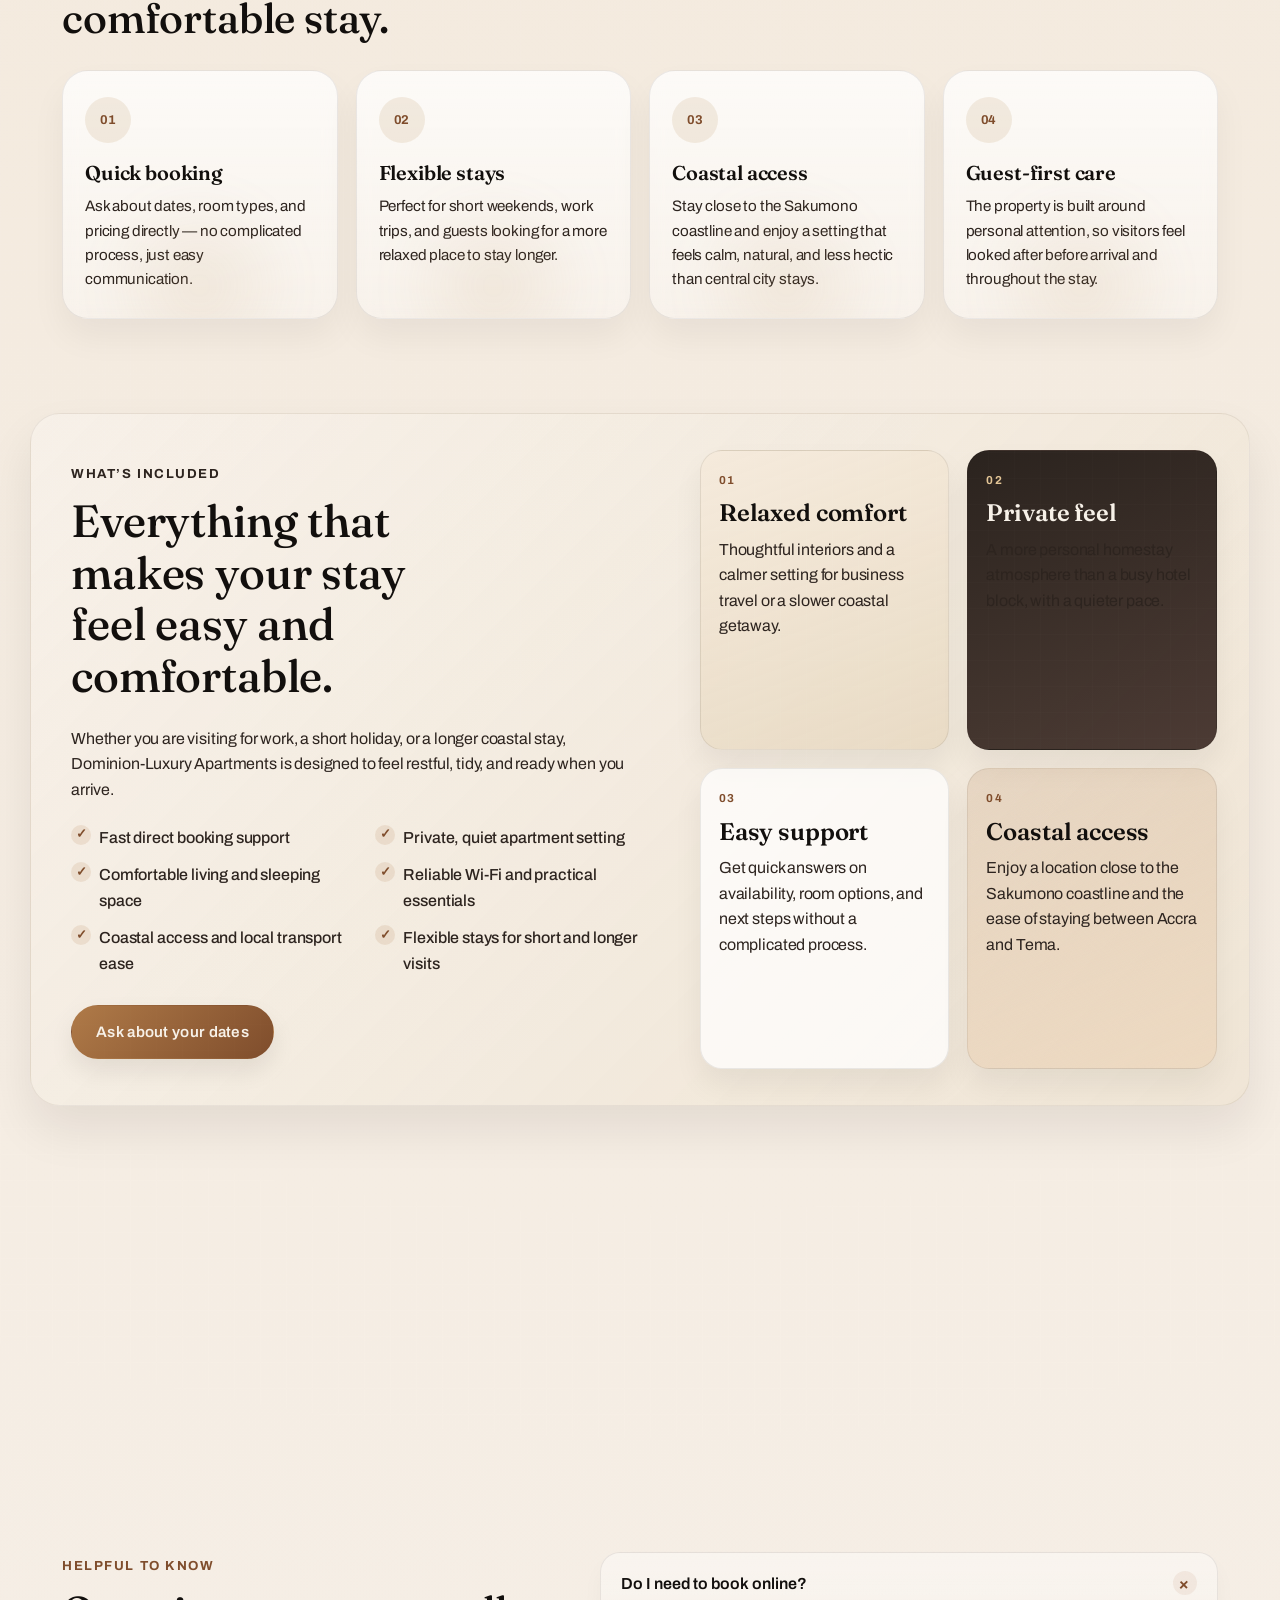
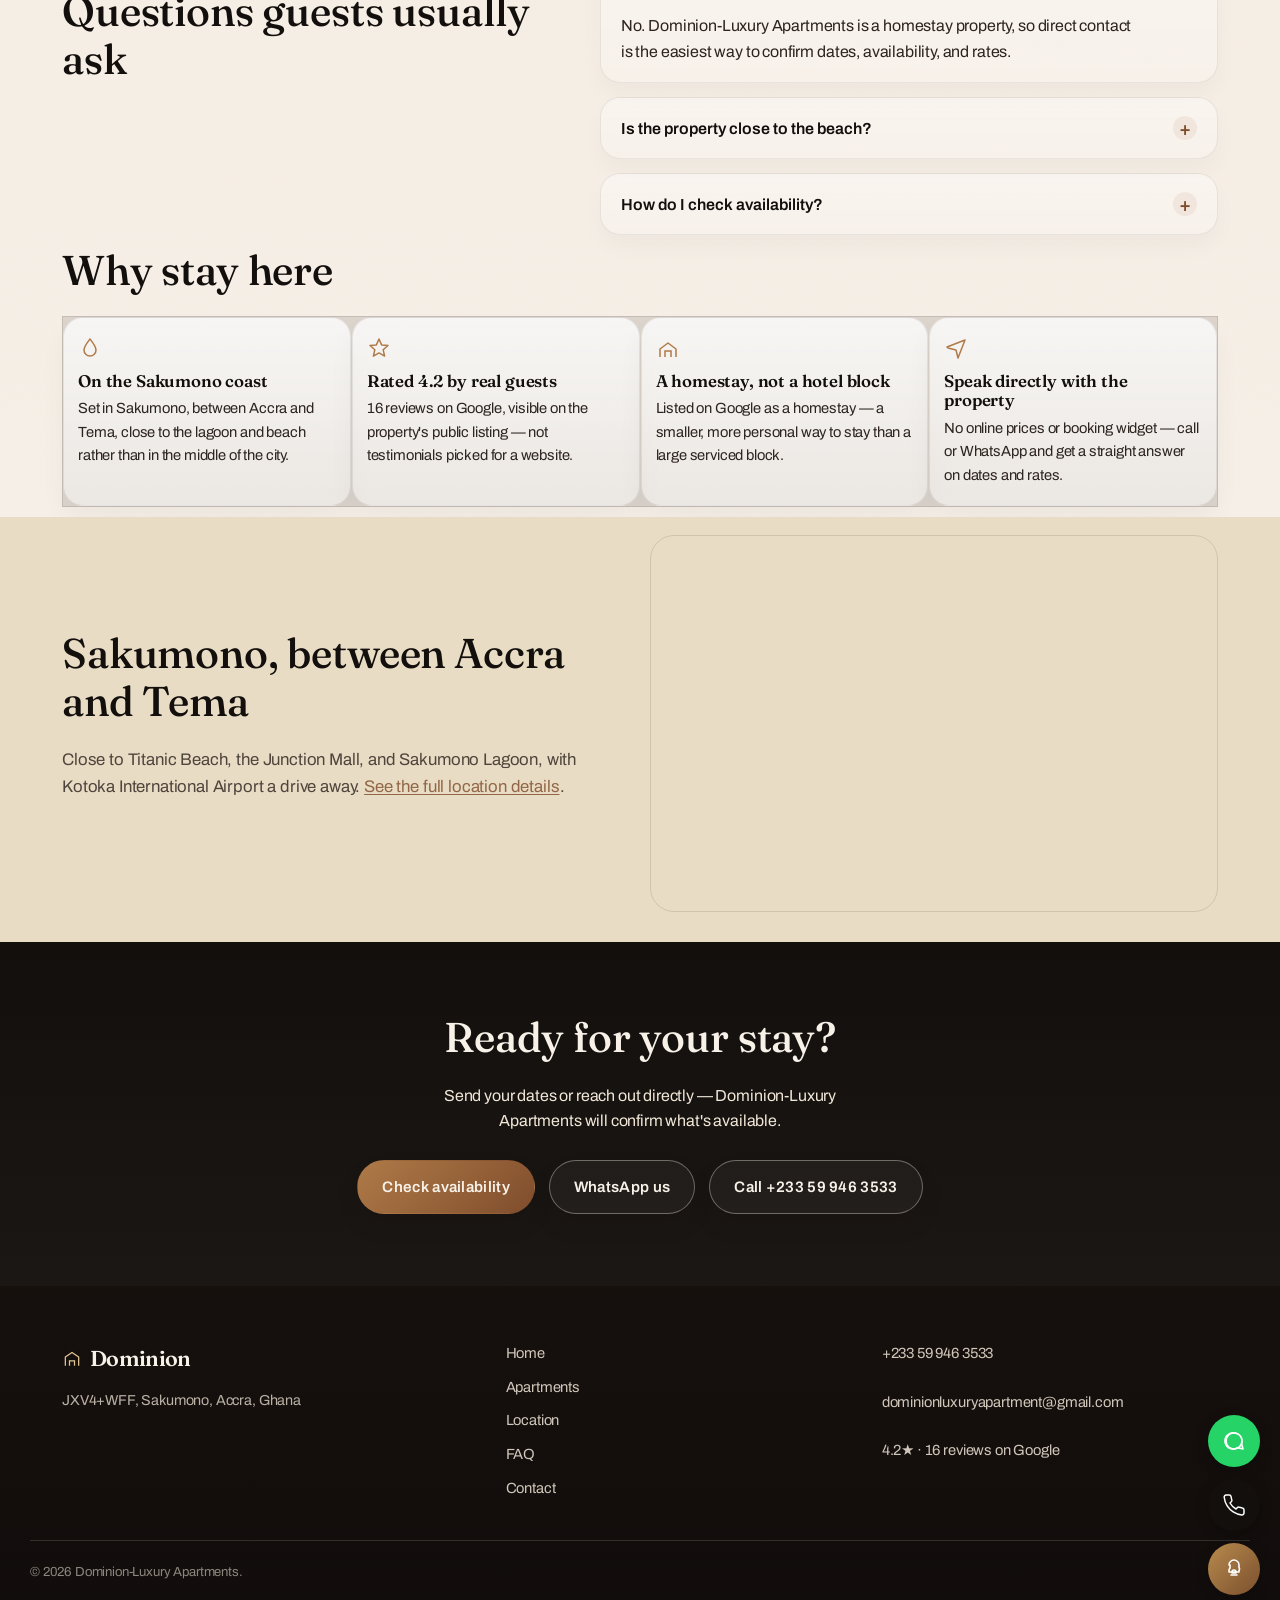
==== commit f66f9732: "Simplified homepage layout and improved mobile accessibility" ====
--- a/index.html
+++ b/index.html
@@ -71,10 +71,10 @@
         </div>
         <div class="hero-photo-stack">
           <div class="hero-photo hero-photo--main">
-            <img src="images/pool-photo-1.jpg" alt="Luxury apartment interior" />
+            <img src="images/pool-photo-1.jpg" alt="Luxury apartment interior" loading="eager" decoding="async" />
           </div>
           <div class="hero-photo hero-photo--small hero-photo--top">
-            <img src="images/pool-photo-2.jpg" alt="Modern apartment bedroom" />
+            <img src="images/pool-photo-11.jpg" alt="Modern apartment bedroom and coastal view" loading="eager" decoding="async" />
           </div>
         </div>
         <div class="hero-panel hero-panel--big">
@@ -104,6 +104,82 @@
     </div>
   </section>
 
+  <section class="customer-gallery">
+    <div class="wrap">
+      <div class="section-heading reveal">
+        <p class="eyebrow">Guest-first living</p>
+        <h2>Spaces guests remember for the way they feel.</h2>
+      </div>
+
+      <div class="customer-grid">
+        <article class="customer-card customer-card--wide reveal">
+          <img src="images/pool-photo-1.jpg" alt="Luxury apartment lounge with warm, relaxed styling" loading="lazy" decoding="async" />
+          <div class="customer-card__copy">
+            <span>Living well</span>
+            <h3>Warm, welcoming, and easy to settle into.</h3>
+          </div>
+        </article>
+
+        <article class="customer-card reveal">
+          <img src="images/pool-photo-11.jpg" alt="Modern bedroom with calm luxury styling" loading="lazy" decoding="async" />
+          <div class="customer-card__copy">
+            <span>Rest</span>
+            <h3>Private comfort</h3>
+          </div>
+        </article>
+
+        <article class="customer-card reveal">
+          <img src="images/pool-photo-14.jpg" alt="Contemporary apartment facade and warm exterior styling" loading="lazy" decoding="async" />
+          <div class="customer-card__copy">
+            <span>Arrival</span>
+            <h3>Gentle first impression</h3>
+          </div>
+        </article>
+
+        <article class="customer-card customer-card--tall reveal">
+          <img src="images/pool-photo-15.jpg" alt="Bright and polished apartment interior" loading="lazy" decoding="async" />
+          <div class="customer-card__copy">
+            <span>Daily ease</span>
+            <h3>Simple, calm, beautifully practical.</h3>
+          </div>
+        </article>
+      </div>
+    </div>
+  </section>
+
+  <section class="cinematic-story reveal reveal-delay-2">
+    <div class="wrap story-layout">
+      <div class="story-visual">
+        <div class="story-visual__main">
+          <img src="images/pool-photo-17.jpg" alt="Resort-style pool and warm tropical atmosphere" loading="lazy" decoding="async" />
+        </div>
+        <div class="story-visual__stack">
+          <img src="images/pool-photo-16.jpg" alt="Refined kitchen and warm home styling" loading="lazy" decoding="async" />
+          <img src="images/pool-photo-18.jpg" alt="Open outdoor area with generous apartment ambience" loading="lazy" decoding="async" />
+        </div>
+      </div>
+      <div class="story-copy">
+        <p class="eyebrow">Slow luxury</p>
+        <h2>Warm, quiet, and effortlessly elevated.</h2>
+        <p>Every corner is designed to feel brighter, calmer, and more personal — from the natural light and soft finishes to the comfortable everyday details guests remember.</p>
+        <div class="story-metrics">
+          <div>
+            <strong>Private</strong>
+            <span>homestay feel</span>
+          </div>
+          <div>
+            <strong>Coastal</strong>
+            <span>calm setting</span>
+          </div>
+          <div>
+            <strong>Easy</strong>
+            <span>direct booking</span>
+          </div>
+        </div>
+      </div>
+    </div>
+  </section>
+
   <section class="signature-retreat">
     <div class="wrap signature-layout reveal reveal-delay-2">
       <div class="signature-copy">
@@ -131,13 +207,13 @@
   <section class="immersive-gallery">
     <div class="wrap photo-wall reveal reveal-delay-2">
       <div class="photo-wall__item photo-wall__item--large">
-        <img src="images/pool-photo-4.jpg" alt="Luxury apartment living room" />
+        <img src="images/pool-photo-10.jpg" alt="Luxury apartment interior and coastal living" loading="eager" decoding="async" />
       </div>
       <div class="photo-wall__item photo-wall__item--tall">
-        <img src="images/pool-photo-8.jpg" alt="Luxury kitchen" />
+        <img src="images/pool-photo-17.jpg" alt="Resort-style pool and relaxed luxury setting" loading="lazy" decoding="async" />
       </div>
       <div class="photo-wall__item photo-wall__item--wide">
-        <img src="images/pool-photo-9.jpg" alt="Large apartment compound" />
+        <img src="images/pool-photo-18.jpg" alt="Large apartment compound with premium outdoor feel" loading="lazy" decoding="async" />
       </div>
     </div>
   </section>
--- a/styles.css
+++ b/styles.css
@@ -554,6 +554,7 @@
   width: 100%;
   height: 100%;
   object-fit: cover;
+  object-position: center;
   display: block;
   transform: scale(1.04);
   animation: floatImage 9s ease-in-out infinite alternate;
@@ -777,6 +778,176 @@
 .reveal-delay-1 { transition-delay: 0.08s; }
 .reveal-delay-2 { transition-delay: 0.16s; }
 .reveal-delay-3 { transition-delay: 0.24s; }
+
+.customer-gallery {
+  padding: 10px 0 8px;
+}
+
+.customer-grid {
+  display: grid;
+  grid-template-columns: 1.2fr 0.8fr 0.8fr;
+  gap: 18px;
+  margin-top: 12px;
+}
+
+.customer-card {
+  position: relative;
+  overflow: hidden;
+  border-radius: 24px;
+  min-height: 280px;
+  background: #efe5d7;
+  border: 1px solid rgba(26, 18, 13, 0.08);
+  box-shadow: 0 18px 36px rgba(26, 18, 13, 0.06);
+}
+
+.customer-card--wide {
+  grid-column: span 2;
+  min-height: 360px;
+}
+
+.customer-card--tall {
+  min-height: 360px;
+}
+
+.customer-card img {
+  width: 100%;
+  height: 100%;
+  object-fit: cover;
+  display: block;
+  filter: saturate(1.05) contrast(1.04) brightness(0.9);
+  transition: transform 0.35s ease;
+}
+
+.customer-card:hover img {
+  transform: scale(1.04);
+}
+
+.customer-card::before {
+  content: "";
+  position: absolute;
+  inset: 0;
+  background: linear-gradient(180deg, rgba(18, 15, 13, 0.08), rgba(18, 15, 13, 0.72));
+  z-index: 1;
+}
+
+.customer-card__copy {
+  position: absolute;
+  left: 18px;
+  right: 18px;
+  bottom: 18px;
+  z-index: 2;
+  color: var(--plaster);
+}
+
+.customer-card__copy span {
+  display: inline-block;
+  margin-bottom: 8px;
+  font-size: 0.72rem;
+  text-transform: uppercase;
+  letter-spacing: 0.12em;
+  color: rgba(245, 239, 230, 0.8);
+}
+
+.customer-card__copy h3 {
+  margin: 0;
+  font-size: clamp(1.3rem, 1rem + 0.85vw, 2rem);
+  line-height: 1.1;
+  color: var(--plaster);
+}
+
+.cinematic-story {
+  padding: 18px 0 6px;
+}
+
+.story-layout {
+  display: grid;
+  grid-template-columns: 1.05fr 0.95fr;
+  gap: 28px;
+  align-items: center;
+}
+
+.story-visual {
+  display: grid;
+  grid-template-columns: 1.15fr 0.85fr;
+  gap: 18px;
+  min-height: 440px;
+}
+
+.story-visual__main,
+.story-visual__stack img {
+  position: relative;
+  overflow: hidden;
+  border-radius: 28px;
+  border: 1px solid rgba(33, 24, 20, 0.08);
+  box-shadow: 0 28px 60px rgba(12, 9, 8, 0.12);
+}
+
+.story-visual__main {
+  min-height: 440px;
+}
+
+.story-visual__main img,
+.story-visual__stack img {
+  width: 100%;
+  height: 100%;
+  object-fit: cover;
+  display: block;
+  filter: saturate(1.08) contrast(1.08) brightness(0.9);
+}
+
+.story-visual__stack {
+  display: grid;
+  gap: 18px;
+}
+
+.story-visual__stack img {
+  min-height: 211px;
+}
+
+.story-copy {
+  padding: 8px 0;
+}
+
+.story-copy h2 {
+  max-width: 12ch;
+  font-size: clamp(2.3rem, 1.7rem + 1.5vw, 3.4rem);
+}
+
+.story-copy p {
+  color: var(--ink-soft);
+  font-size: 1.04rem;
+}
+
+.story-metrics {
+  display: grid;
+  grid-template-columns: repeat(3, minmax(0, 1fr));
+  gap: 14px;
+  margin-top: 24px;
+}
+
+.story-metrics div {
+  padding: 18px 16px;
+  border-radius: 18px;
+  background: linear-gradient(180deg, rgba(255,255,255,0.52), rgba(247,241,232,0.8));
+  border: 1px solid rgba(33, 24, 20, 0.08);
+  box-shadow: 0 12px 25px rgba(33, 24, 20, 0.04);
+}
+
+.story-metrics strong {
+  display: block;
+  font-family: var(--font-display);
+  font-size: 1.45rem;
+  color: var(--ink);
+  line-height: 1.1;
+  margin-bottom: 4px;
+}
+
+.story-metrics span {
+  font-size: 0.72rem;
+  text-transform: uppercase;
+  letter-spacing: 0.12em;
+  color: var(--clay-deep);
+}
 
 .signature-retreat {
   padding: 0;
@@ -941,6 +1112,7 @@
   width: 100%;
   height: 100%;
   object-fit: cover;
+  object-position: center;
   display: block;
   transition: transform 0.4s ease, filter 0.4s ease;
   filter: saturate(1.08) contrast(1.06) brightness(0.96);
@@ -1579,12 +1751,29 @@
 .gallery-grid {
   display: flex;
   gap: 18px;
-  overflow-x: auto;
-  scroll-snap-type: x proximity;
-  scrollbar-width: thin;
-  scrollbar-color: rgba(78, 57, 48, 0.4) transparent;
+  width: max-content;
+  min-width: 100%;
+  overflow: hidden;
   padding: 10px 0 18px;
   margin: 0;
+  position: relative;
+  will-change: transform;
+  animation: gallery-marquee 30s linear infinite;
+}
+.gallery-grid.is-paused {
+  animation-play-state: paused;
+}
+.gallery-grid::after {
+  content: "";
+  position: absolute;
+  inset: 10px 0 18px;
+  pointer-events: none;
+  background: linear-gradient(90deg, rgba(242, 231, 216, 0.9), rgba(242, 231, 216, 0) 12%, rgba(242, 231, 216, 0) 88%, rgba(242, 231, 216, 0.8));
+  z-index: 2;
+}
+@keyframes gallery-marquee {
+  0% { transform: translateX(0); }
+  100% { transform: translateX(calc(-50% - 9px)); }
 }
 .gallery-grid::-webkit-scrollbar { height: 8px; }
 .gallery-grid::-webkit-scrollbar-thumb {
@@ -1644,6 +1833,17 @@
   transform: translateY(-4px);
   box-shadow: 0 20px 36px rgba(28, 23, 18, 0.12);
 }
+.gallery-tile.is-zooming {
+  z-index: 3;
+  animation: galleryFocus 0.8s cubic-bezier(0.22, 1, 0.36, 1);
+}
+@keyframes galleryFocus {
+  0% { transform: scale(1); }
+  18% { transform: scale(1.08); }
+  42% { transform: scale(1.13); }
+  70% { transform: scale(1.07); }
+  100% { transform: scale(1); }
+}
 .gallery-tile svg { width: 30px; height: 30px; color: var(--clay); }
 .gallery-tile img {
   position: absolute;
@@ -1651,6 +1851,7 @@
   width: 100%;
   height: 100%;
   object-fit: cover;
+  object-position: center;
   filter: saturate(1.08) contrast(1.09) brightness(0.9);
   transition: transform 0.25s ease;
 }
@@ -2187,10 +2388,23 @@
 
 @media (max-width: 980px) {
   .hero-inner,
+  .story-layout,
   .signature-layout,
   .video-showcase,
   .faq-wrap {
     grid-template-columns: 1fr;
+  }
+
+  .customer-grid {
+    grid-template-columns: repeat(2, minmax(0, 1fr));
+  }
+
+  .customer-card--wide {
+    grid-column: span 2;
+  }
+
+  .story-visual {
+    grid-template-columns: 1fr 1fr;
   }
 
   .hero-copy { padding-left: 0; }
@@ -2219,6 +2433,29 @@
   .header-inner { padding-top: 14px; padding-bottom: 14px; }
   .main-nav { font-size: 1rem; }
   .hero-inner { grid-template-columns: 1fr; }
+  .customer-grid {
+    grid-template-columns: 1fr;
+  }
+  .customer-card,
+  .customer-card--wide,
+  .customer-card--tall {
+    grid-column: auto;
+    min-height: 260px;
+  }
+  .story-layout {
+    gap: 18px;
+  }
+  .story-visual {
+    grid-template-columns: 1fr;
+    min-height: auto;
+  }
+  .story-visual__main,
+  .story-visual__stack img {
+    min-height: 220px;
+  }
+  .story-metrics {
+    grid-template-columns: 1fr;
+  }
   .hero-art {
     order: -1;
     max-width: 360px;
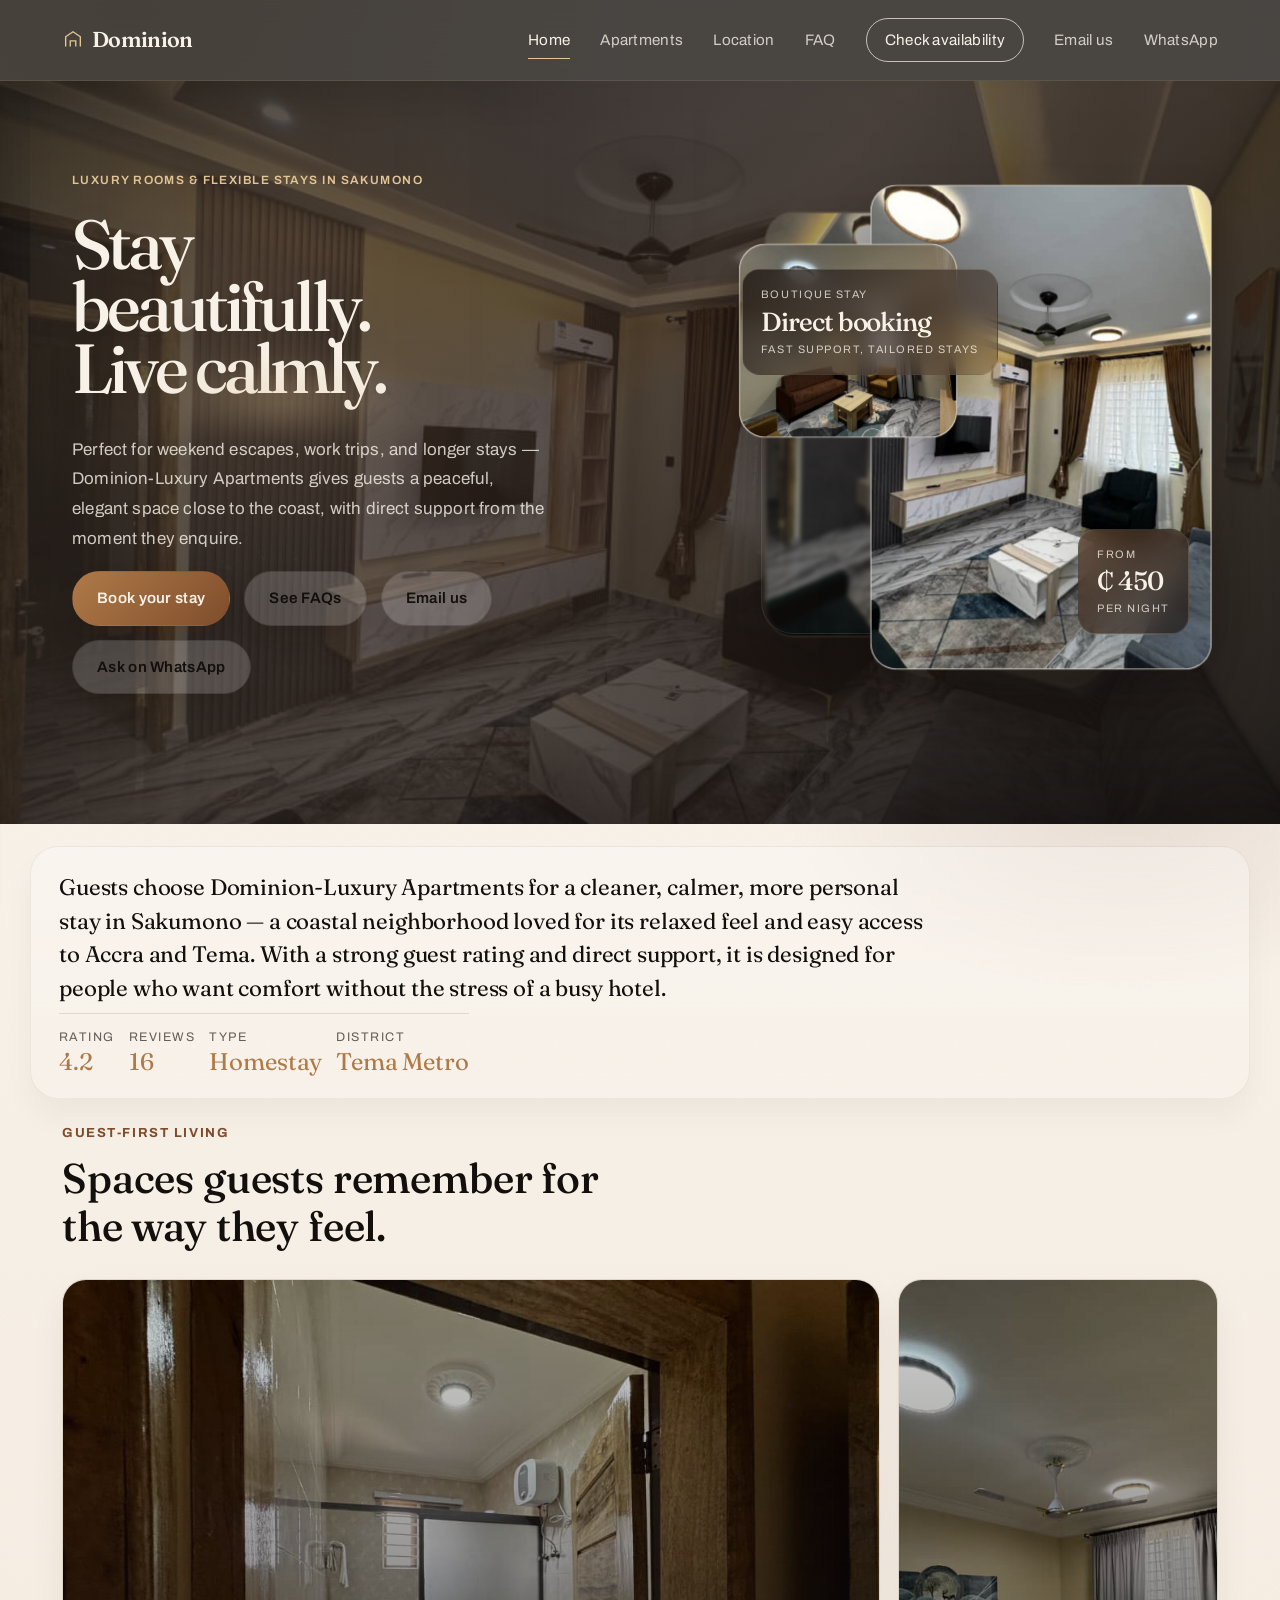
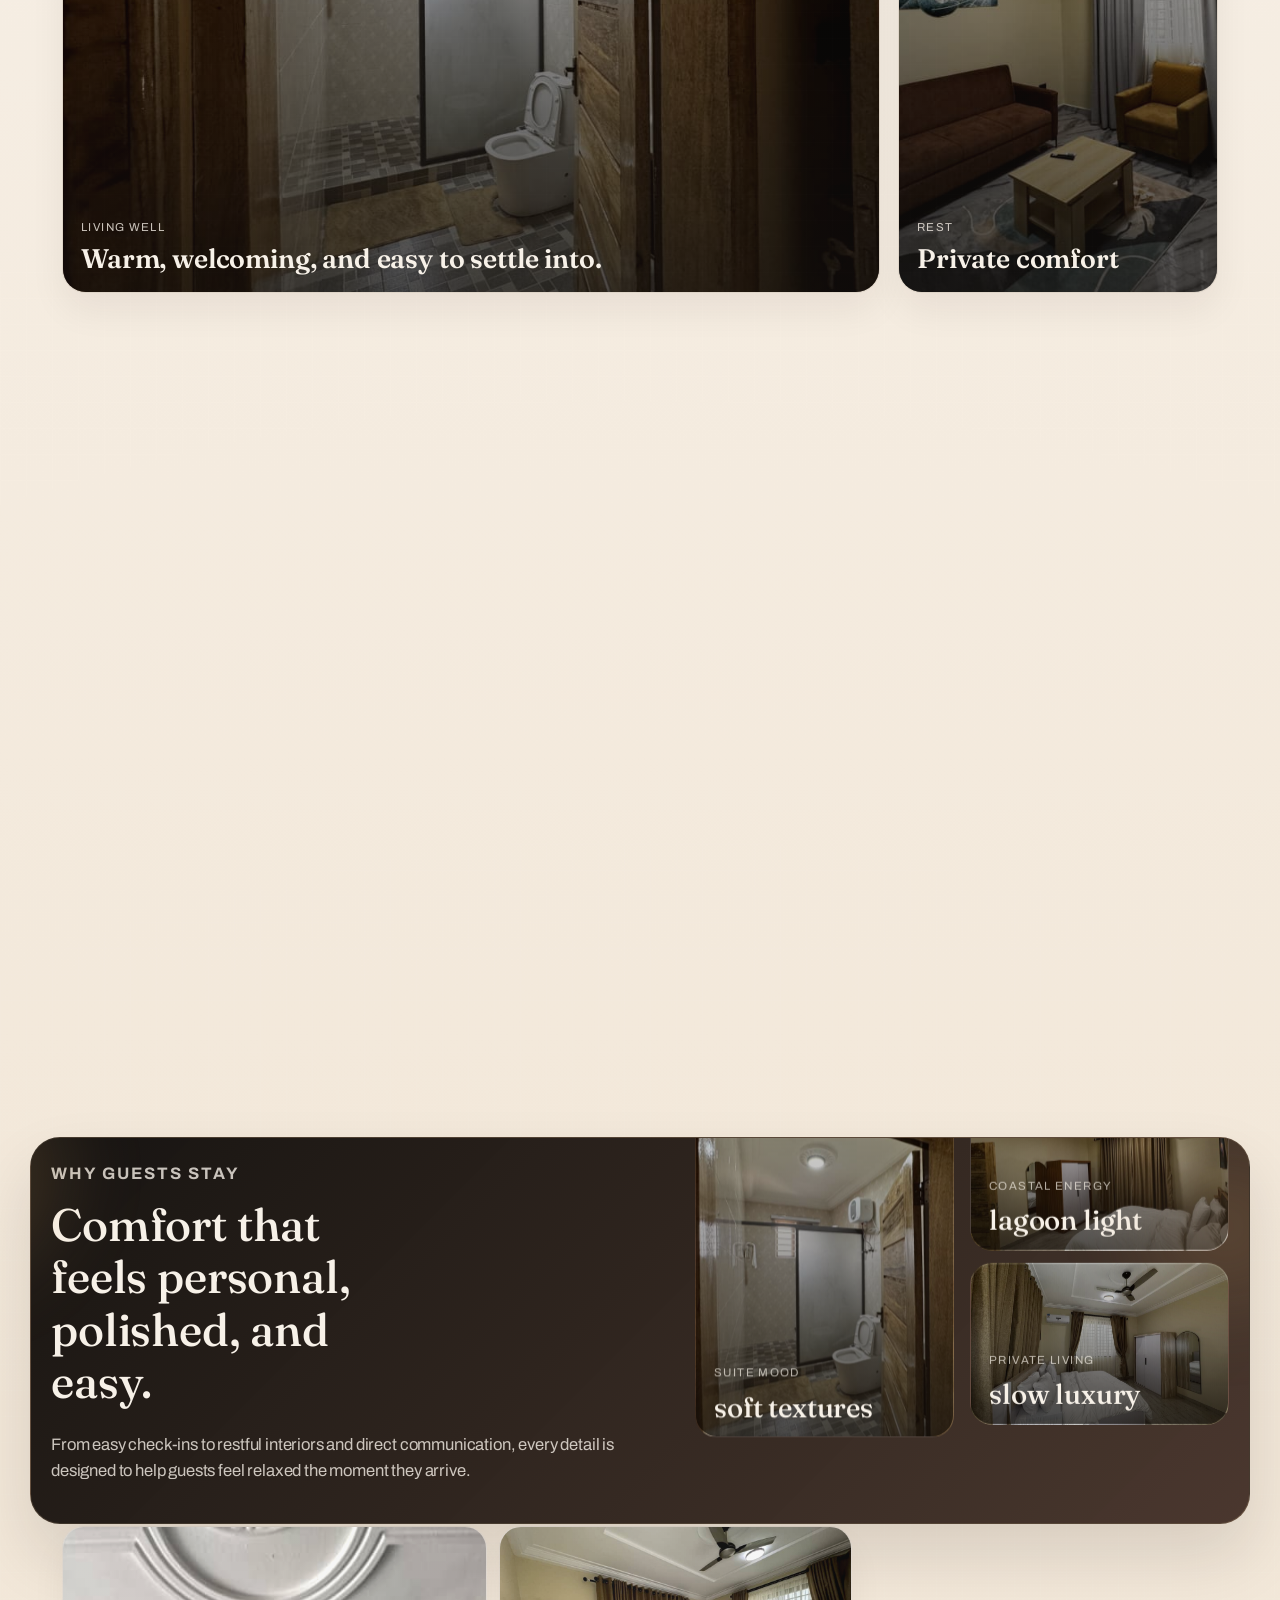
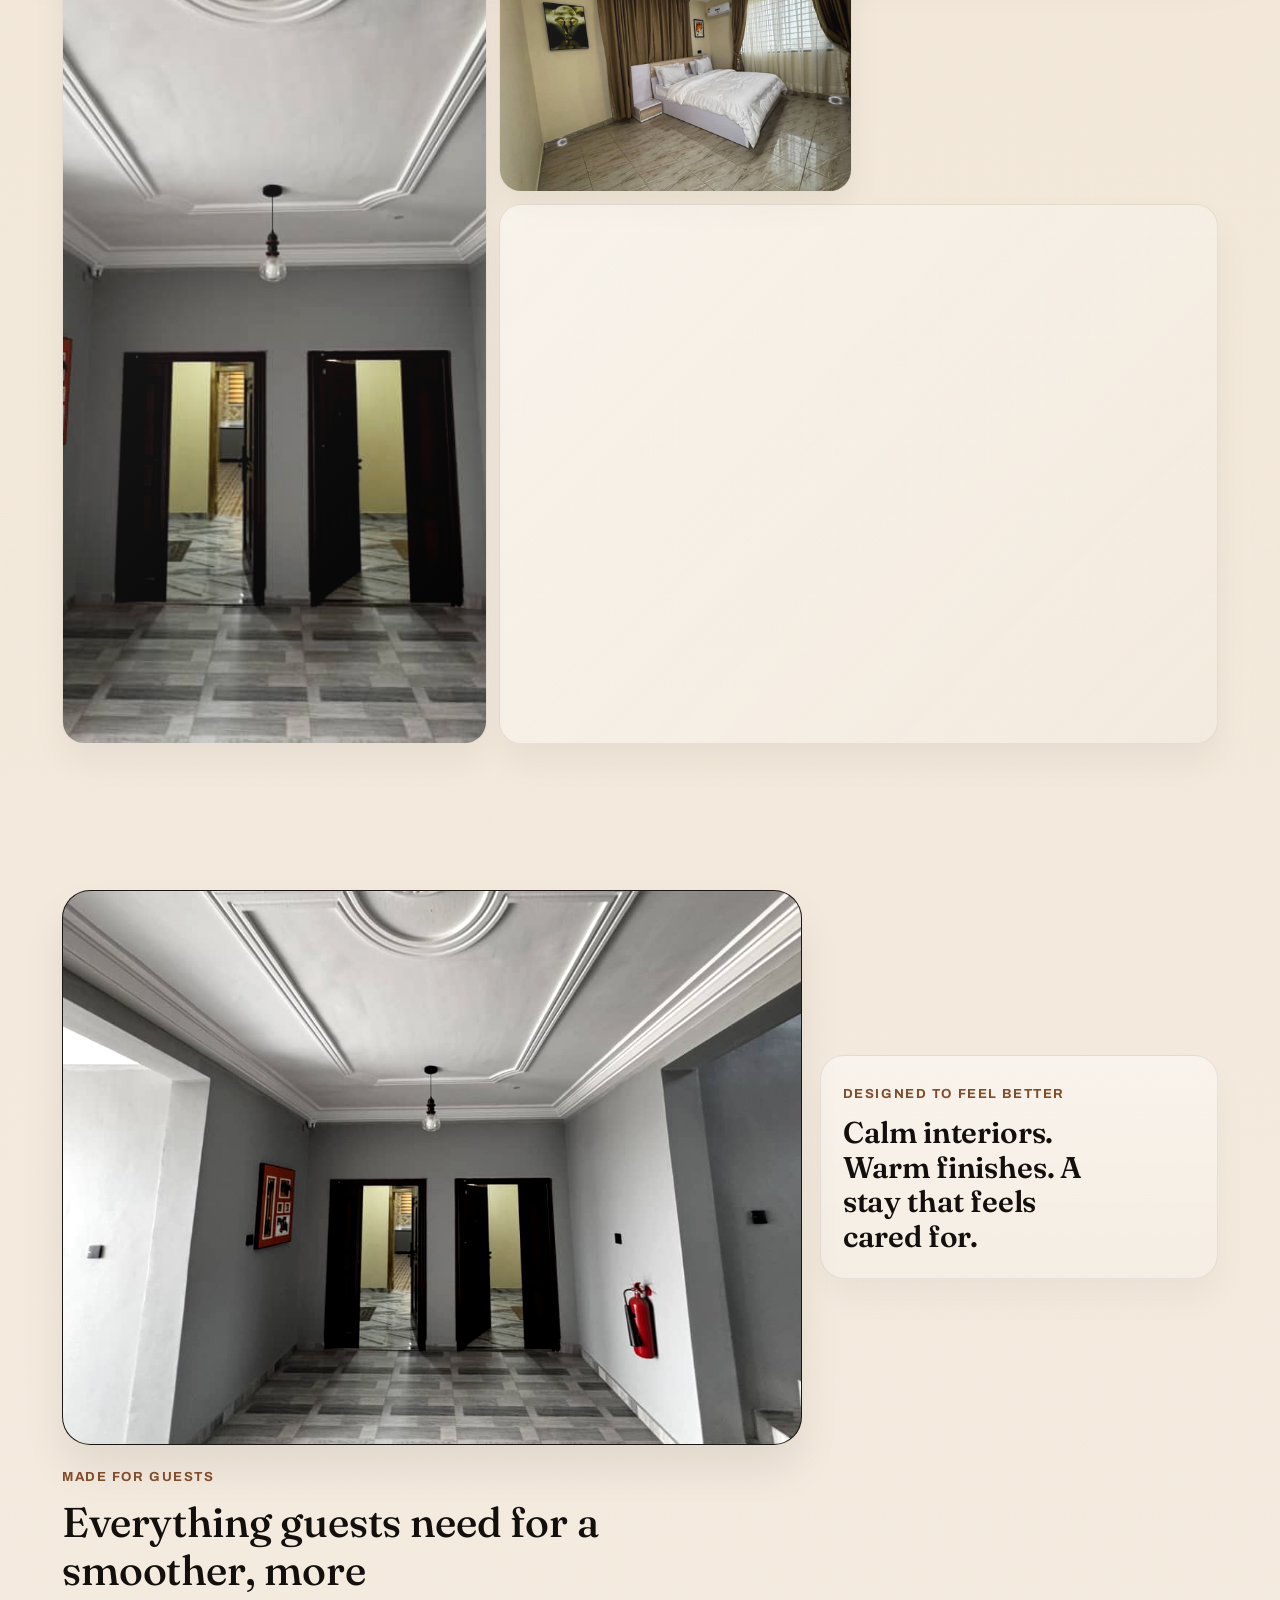
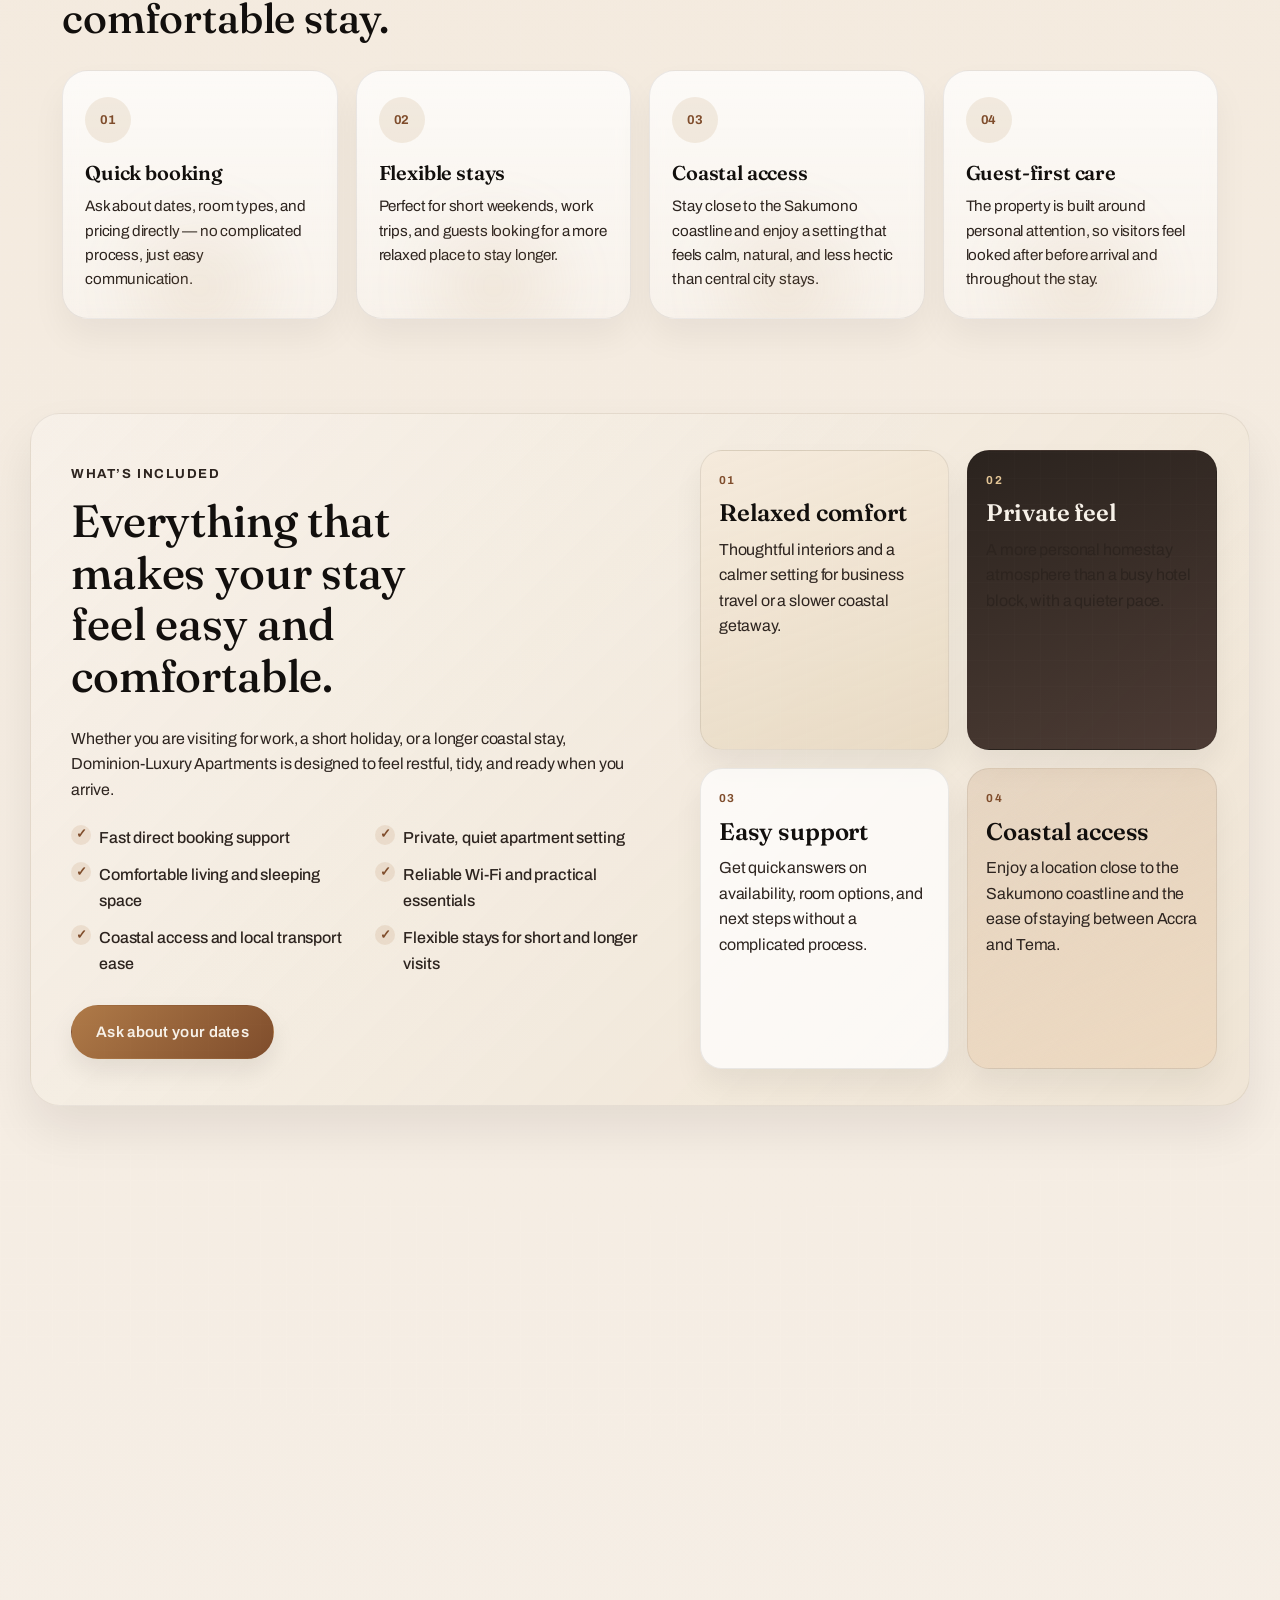
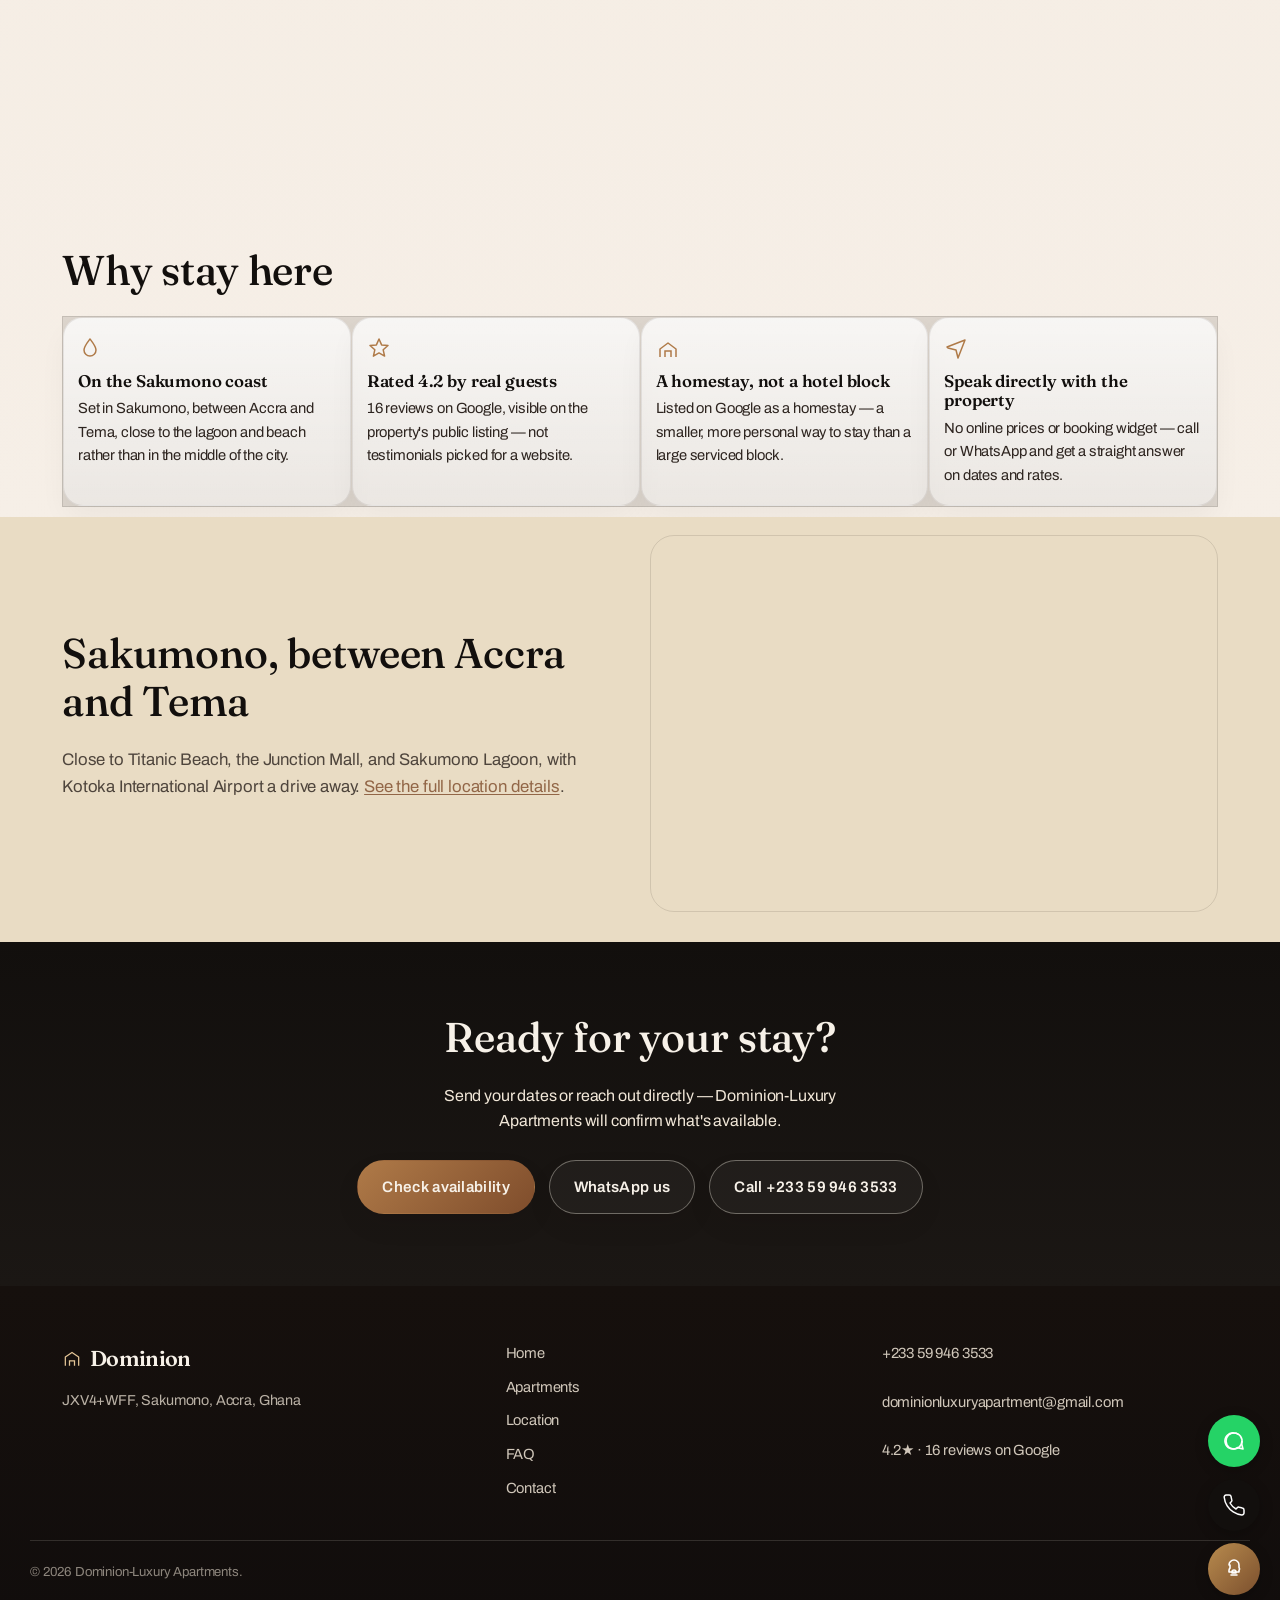
==== commit 7e254005: "Swapped homepage image for consistency" ====
--- a/index.html
+++ b/index.html
@@ -65,13 +65,13 @@
       </div>
       <div class="hero-art reveal reveal-delay-2" aria-hidden="true">
         <div class="hero-video-wrap">
-          <video class="hero-video" autoplay muted loop playsinline poster="images/pool-photo-1.jpg">
+          <video class="hero-video" autoplay muted loop playsinline poster="images/pool-photo-15.jpg">
             <source src="https://videos.pexels.com/video-files/4493992/4493992-hd_1920_1080_25fps.mp4" type="video/mp4">
           </video>
         </div>
         <div class="hero-photo-stack">
           <div class="hero-photo hero-photo--main">
-            <img src="images/pool-photo-1.jpg" alt="Luxury apartment interior" loading="eager" decoding="async" />
+            <img src="images/pool-photo-15.jpg" alt="Luxury apartment exterior and modern residence" loading="eager" decoding="async" />
           </div>
           <div class="hero-photo hero-photo--small hero-photo--top">
             <img src="images/pool-photo-11.jpg" alt="Modern apartment bedroom and coastal view" loading="eager" decoding="async" />
@@ -151,7 +151,7 @@
     <div class="wrap story-layout">
       <div class="story-visual">
         <div class="story-visual__main">
-          <img src="images/pool-photo-17.jpg" alt="Resort-style pool and warm tropical atmosphere" loading="lazy" decoding="async" />
+          <img src="images/pool-photo-15.jpg" alt="Modern apartment exterior with clean luxury finish" loading="lazy" decoding="async" />
         </div>
         <div class="story-visual__stack">
           <img src="images/pool-photo-16.jpg" alt="Refined kitchen and warm home styling" loading="lazy" decoding="async" />
--- a/styles.css
+++ b/styles.css
@@ -340,7 +340,7 @@
   inset: 0;
   background:
     linear-gradient(135deg, rgba(18, 14, 12, 0.82), rgba(48, 35, 28, 0.72) 46%, rgba(18, 14, 12, 0.9)),
-    url('images/pool-photo-1.jpg') center/cover no-repeat;
+    url('images/pool-photo-15.jpg') center/cover no-repeat;
   border-radius: 0 0 44px 44px;
   z-index: 0;
   background-size: cover;
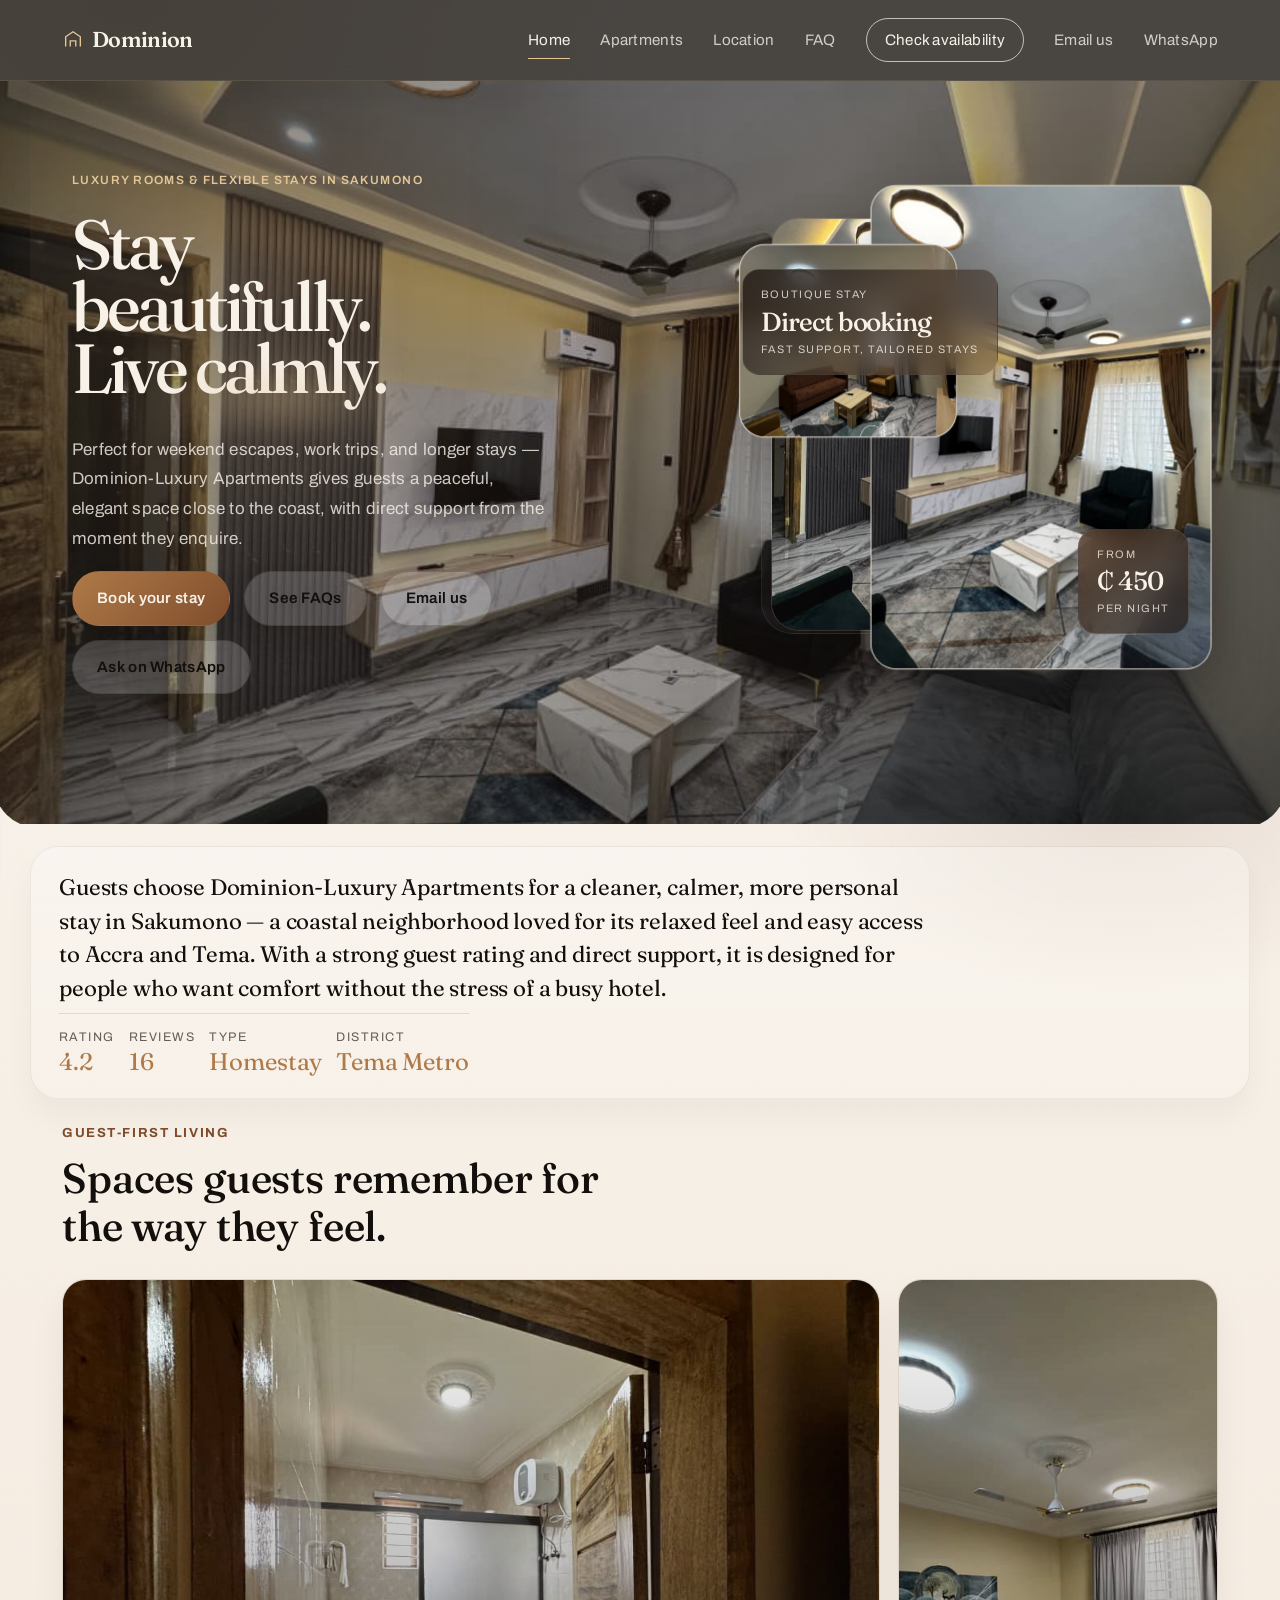
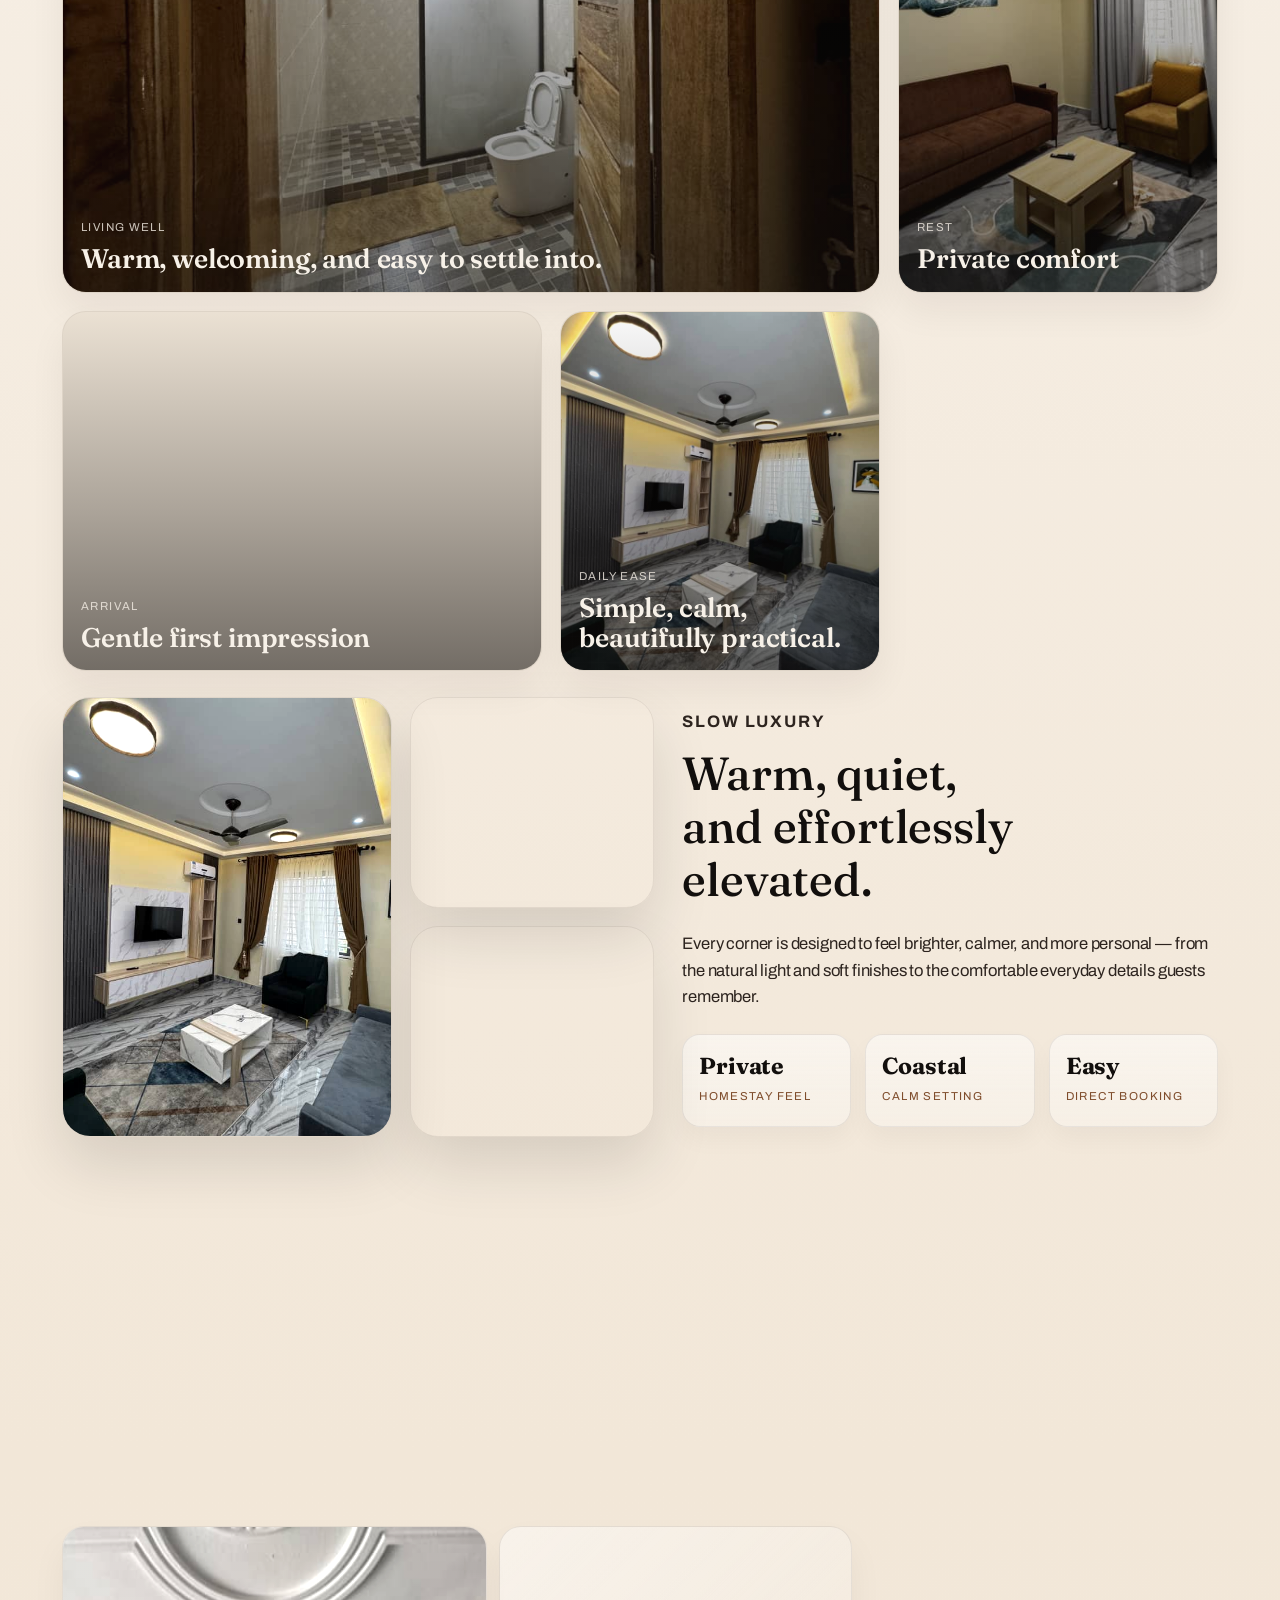
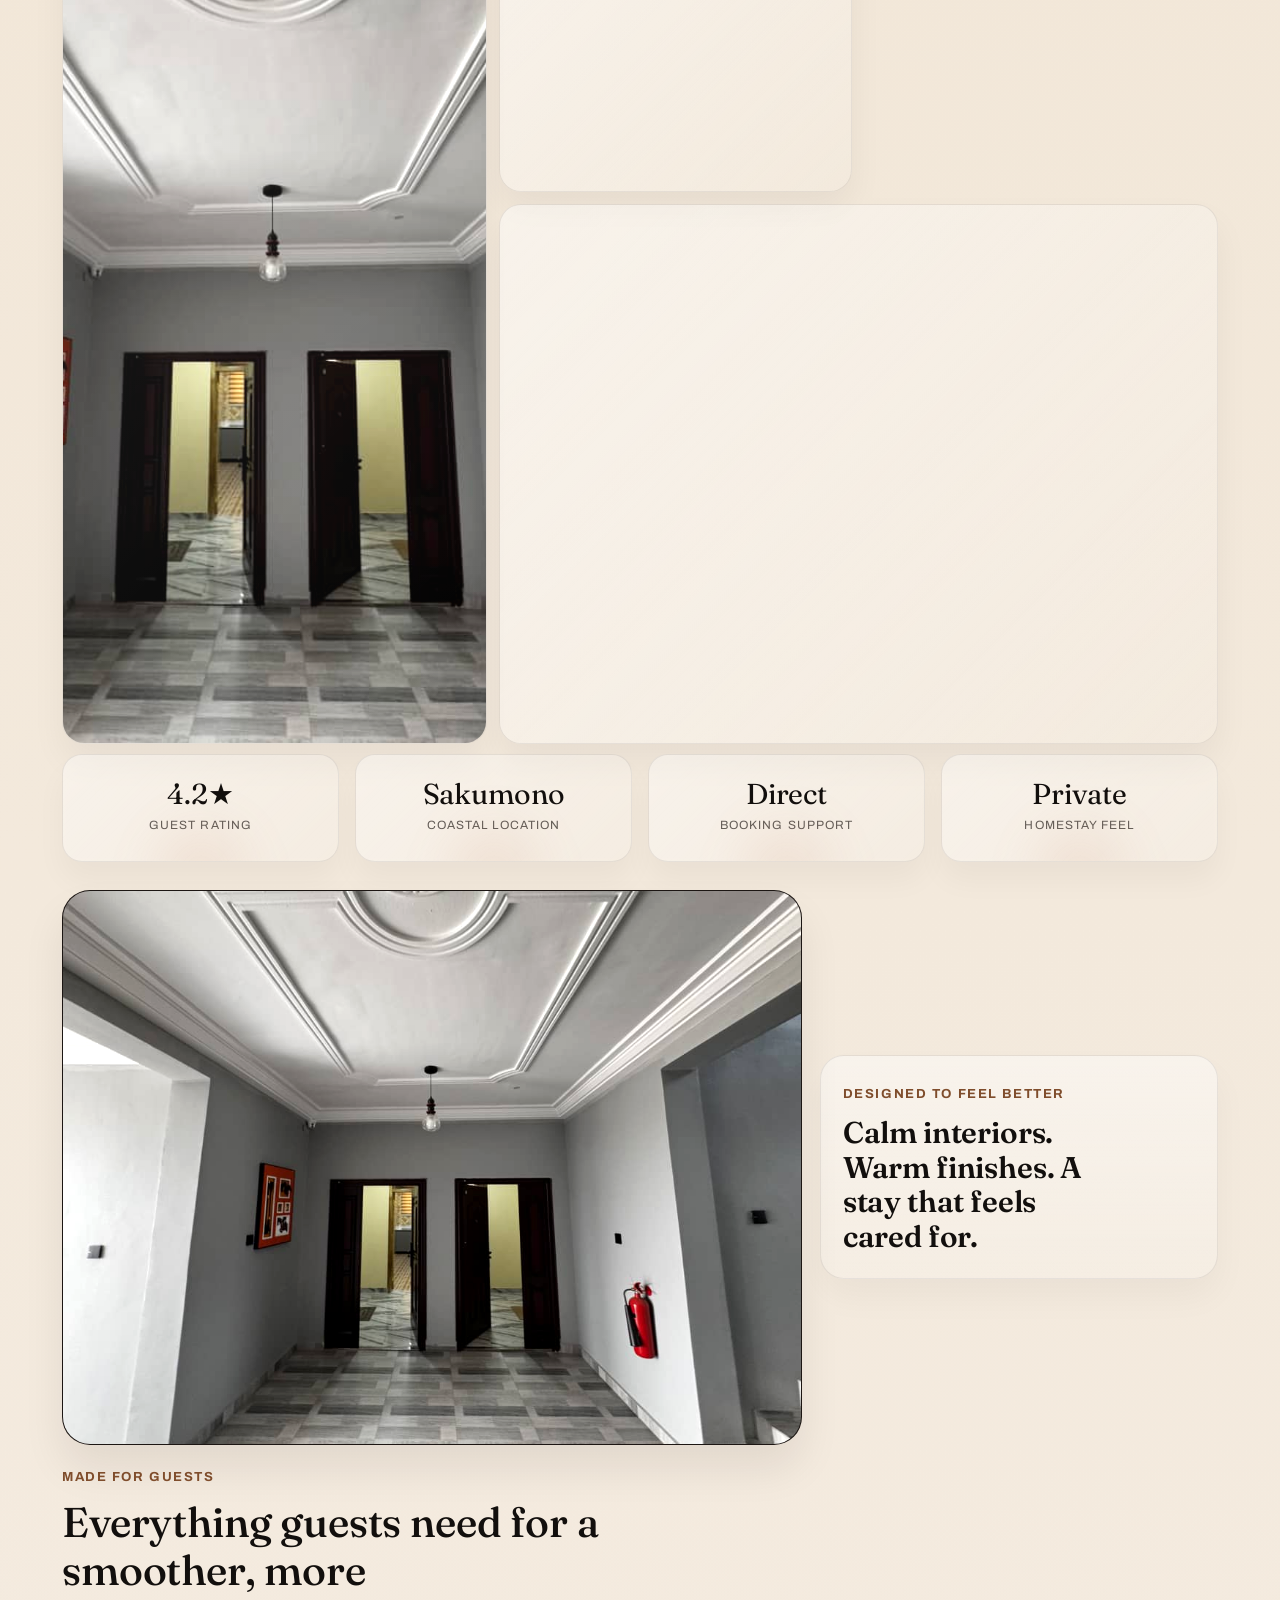
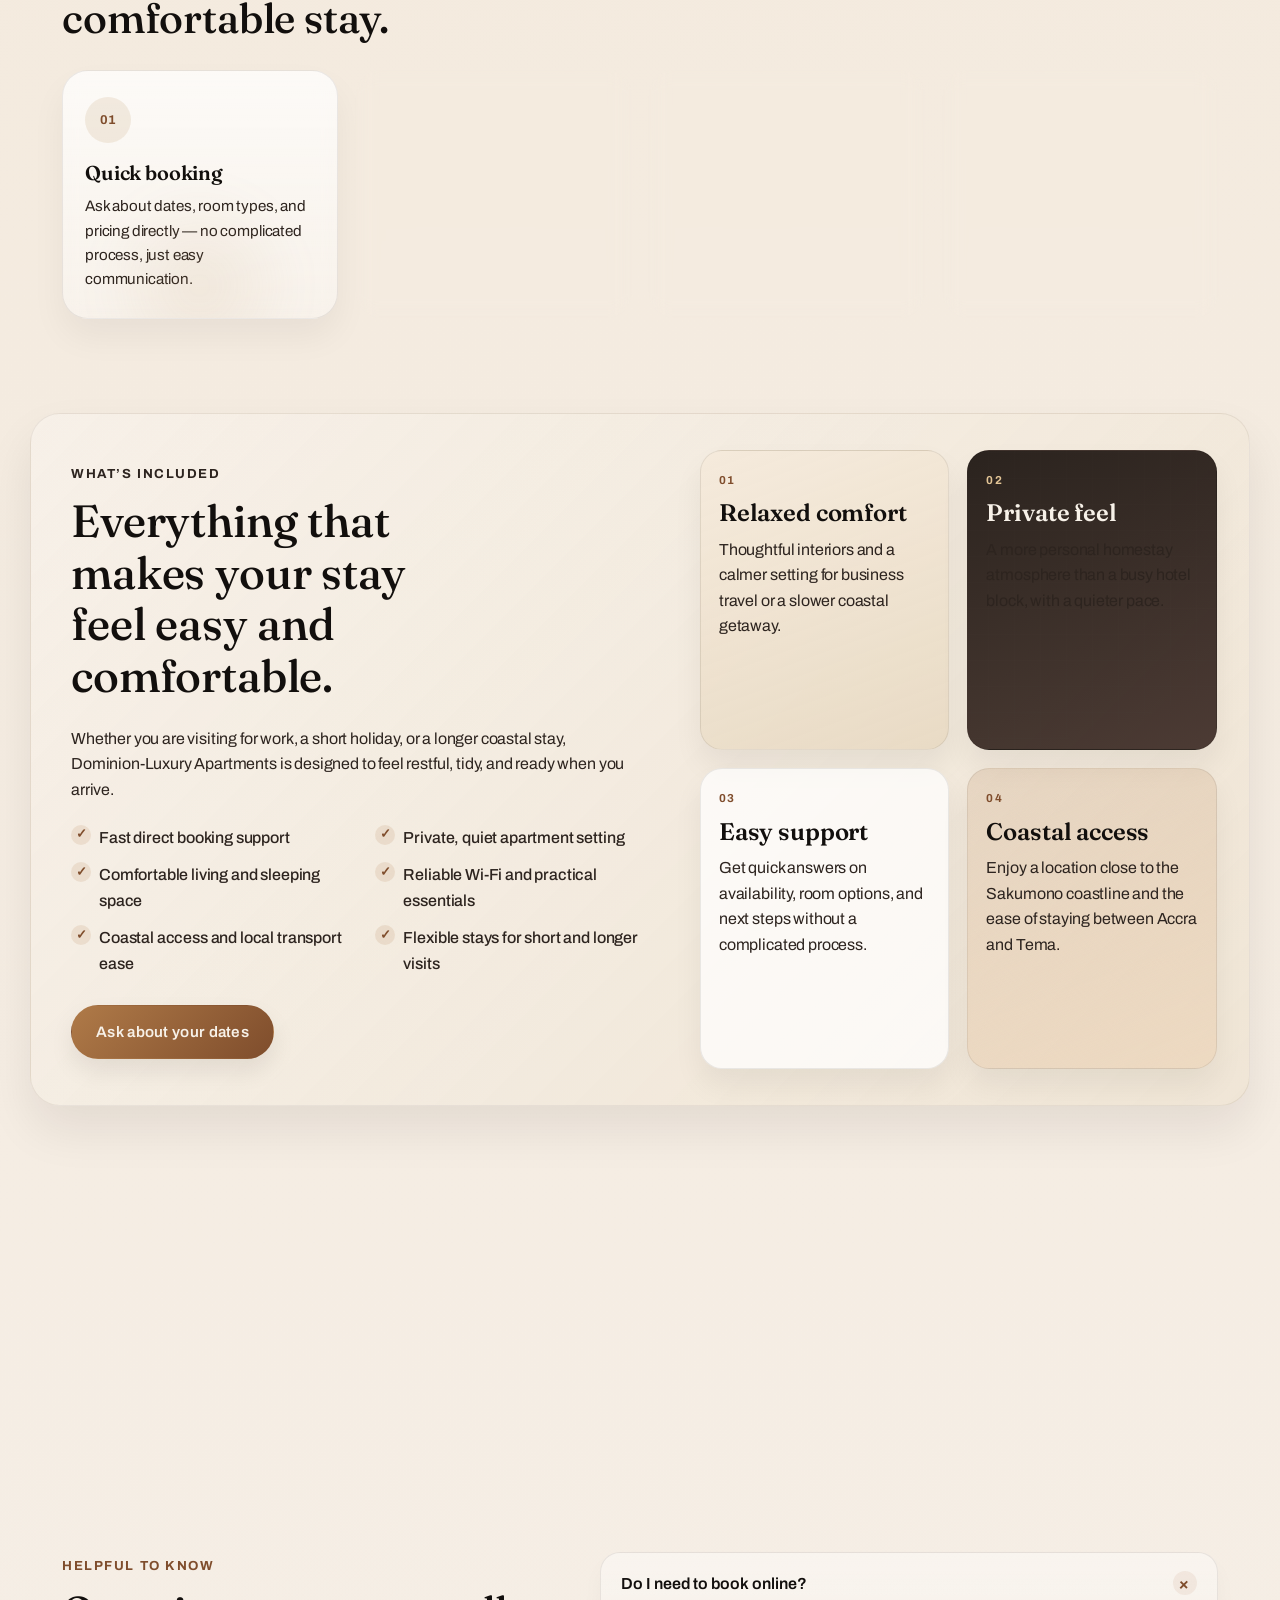
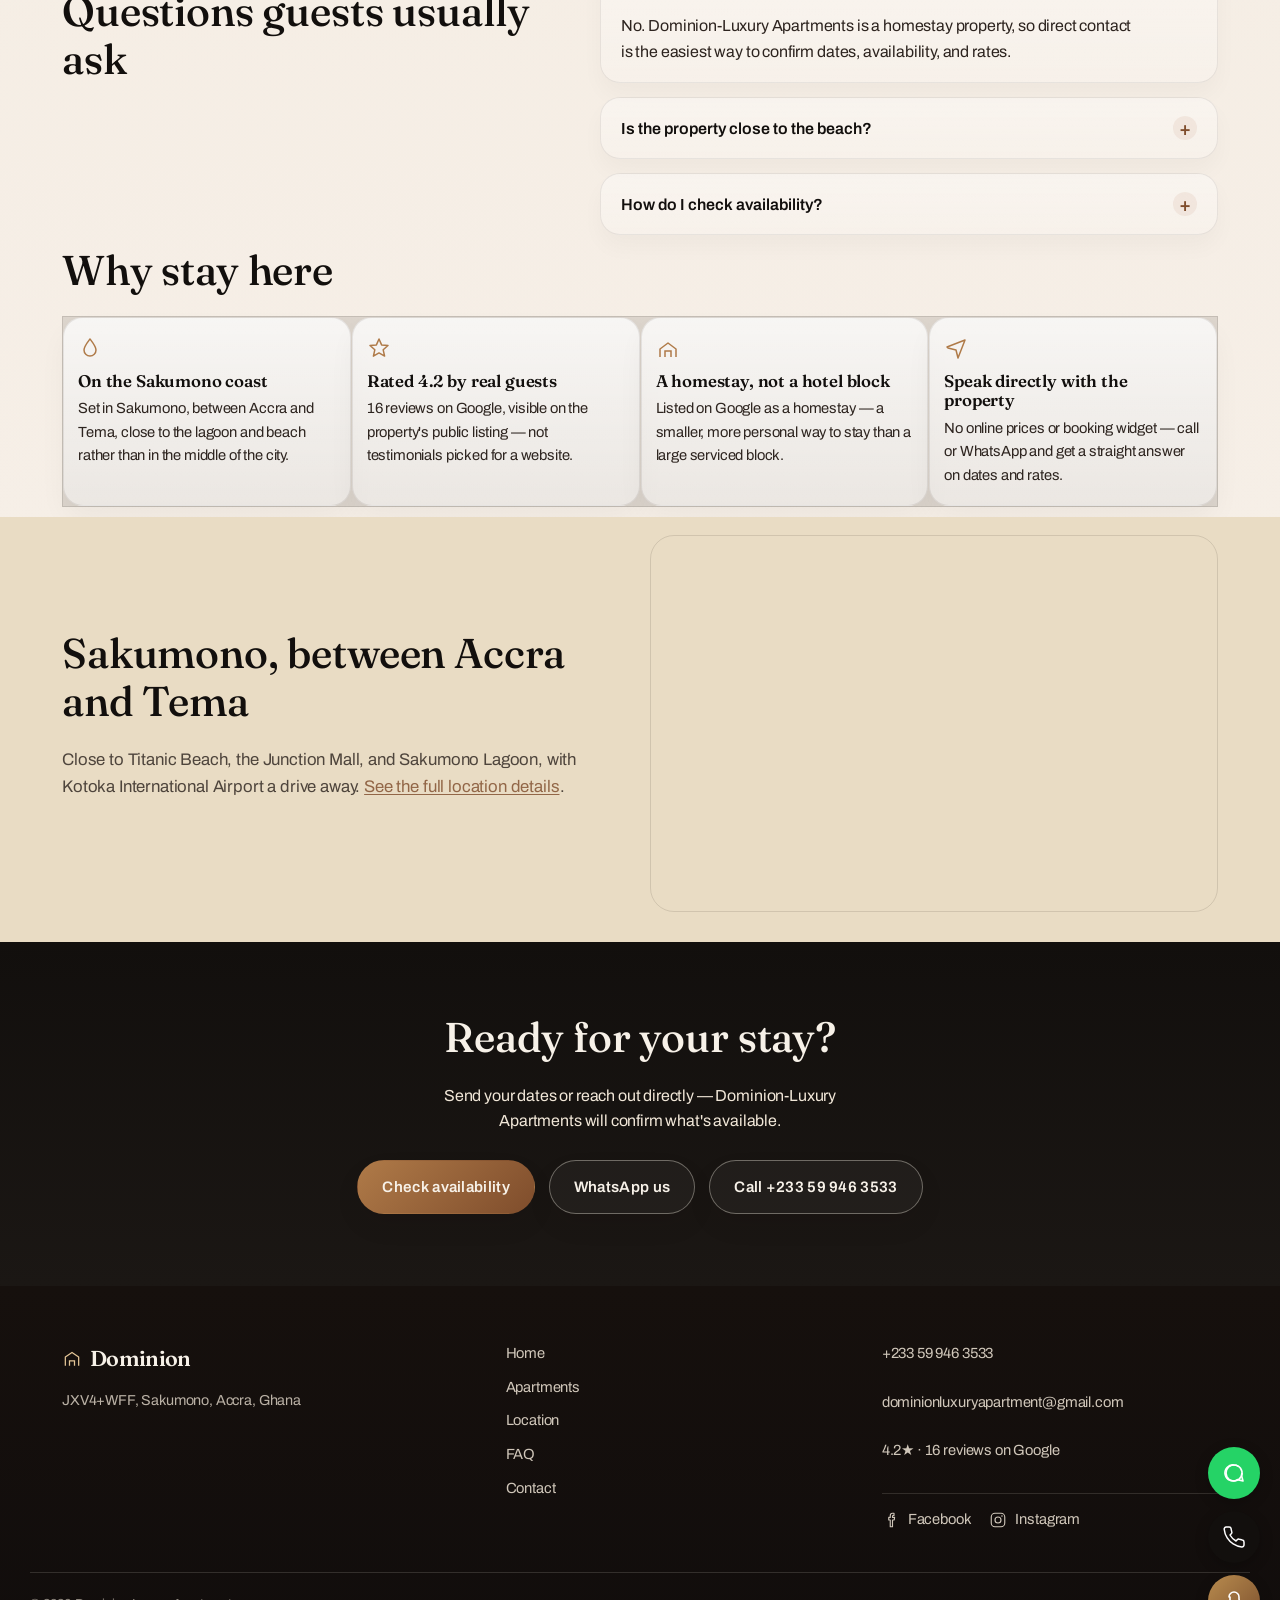
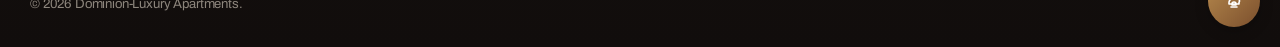
==== commit de709963: "Added Facebook and Instagram links to footer" ====
--- a/index.html
+++ b/index.html
@@ -1,6 +1,7 @@
 <!DOCTYPE html>
 <html lang="en">
 <head>
+  <meta name="google-site-verification" content="your-code-here" />
 <meta charset="UTF-8">
 <meta name="viewport" content="width=device-width, initial-scale=1.0">
 <title>Dominion-Luxury Apartments — Homestay in Sakumono, Accra</title>
@@ -496,6 +497,16 @@
       <p><a href="tel:+233599463533">+233 59 946 3533</a></p>
       <p><a href="mailto:dominionluxuryapartment@gmail.com">dominionluxuryapartment@gmail.com</a></p>
       <p><a href="https://www.google.com/maps/search/?api=1&query=JXV4%2BWFF+Sakumono" target="_blank" rel="noopener">4.2★ · 16 reviews on Google</a></p>
+      <div class="footer-social">
+        <a href="https://web.facebook.com/p/Dominion-Luxury-Apartments-61573926465909/?_rdc=1&_rdr" target="_blank" rel="noopener" aria-label="Dominion-Luxury Apartments on Facebook">
+          <svg viewBox="0 0 24 24" aria-hidden="true"><path d="M14 8.5V6.8c0-.5.3-.8.8-.8H16V3h-2.1C11.9 3 11 4.4 11 6.3v2.2H9V12h2v9h3v-9h2.3l.5-3.5H14z" fill="none" stroke="currentColor" stroke-width="1.5" stroke-linejoin="round"/></svg>
+          Facebook
+        </a>
+        <a href="https://www.instagram.com/dominion_luxury_apartments/" target="_blank" rel="noopener" aria-label="Dominion-Luxury Apartments on Instagram">
+          <svg viewBox="0 0 24 24" aria-hidden="true"><rect x="3" y="3" width="18" height="18" rx="5" fill="none" stroke="currentColor" stroke-width="1.5"/><circle cx="12" cy="12" r="4" fill="none" stroke="currentColor" stroke-width="1.5"/><circle cx="17.3" cy="6.7" r="1.1" fill="currentColor"/></svg>
+          Instagram
+        </a>
+      </div>
     </div>
   </div>
   <div class="wrap footer-bottom">
--- a/styles.css
+++ b/styles.css
@@ -85,7 +85,7 @@
     linear-gradient(90deg, rgba(255,255,255,0.04) 1px, transparent 1px);
   background-size: 26px 26px;
   mask-image: radial-gradient(circle at center, black 36%, transparent 90%);
-  opacity: 0.28;
+  opacity: 0.12;
   z-index: 0;
 }
 
@@ -339,13 +339,13 @@
   position: absolute;
   inset: 0;
   background:
-    linear-gradient(135deg, rgba(18, 14, 12, 0.82), rgba(48, 35, 28, 0.72) 46%, rgba(18, 14, 12, 0.9)),
+    linear-gradient(135deg, rgba(18, 14, 12, 0.58), rgba(48, 35, 28, 0.34) 46%, rgba(18, 14, 12, 0.64)),
     url('images/pool-photo-15.jpg') center/cover no-repeat;
   border-radius: 0 0 44px 44px;
   z-index: 0;
   background-size: cover;
-  transform: scale(1.08);
-  box-shadow: inset 0 -60px 90px rgba(7, 5, 4, 0.26);
+  transform: scale(1.01);
+  box-shadow: inset 0 -60px 90px rgba(7, 5, 4, 0.14);
 }
 .hero::after {
   content: "";
@@ -509,8 +509,7 @@
   inset: 12% 12% 8% 6%;
   border-radius: 32px;
   border: 1px solid rgba(255,255,255,0.08);
-  background: linear-gradient(135deg, rgba(255,255,255,0.06), rgba(255,255,255,0.01));
-  backdrop-filter: blur(2px);
+  background: linear-gradient(135deg, rgba(255,255,255,0.05), rgba(255,255,255,0.01));
   z-index: 0;
 }
 .hero-video-wrap {
@@ -520,15 +519,15 @@
   overflow: hidden;
   border: 1px solid rgba(226,195,147,0.18);
   box-shadow: 0 28px 52px rgba(12,8,7,0.24);
-  opacity: 0.86;
-  transform: scale(1.03) translate3d(0, var(--parallaxY, 0px), 0);
+  opacity: 1;
+  transform: scale(1) translate3d(0, var(--parallaxY, 0px), 0);
   transition: transform 0.35s ease;
 }
 .hero-video {
   width: 100%;
   height: 100%;
   object-fit: cover;
-  filter: saturate(0.9) contrast(1.06) brightness(0.75);
+  filter: saturate(1.06) contrast(1.02) brightness(1.05);
 }
 .hero-photo-stack {
   position: relative;
@@ -556,12 +555,12 @@
   object-fit: cover;
   object-position: center;
   display: block;
-  transform: scale(1.04);
+  transform: scale(1);
   animation: floatImage 9s ease-in-out infinite alternate;
 }
 @keyframes floatImage {
-  0% { transform: scale(1.04) translateY(0); }
-  100% { transform: scale(1.08) translateY(-6px); }
+  0% { transform: scale(1) translateY(0); }
+  100% { transform: scale(1.02) translateY(-6px); }
 }
 .hero-photo--main {
   width: 72%;
@@ -814,7 +813,7 @@
   height: 100%;
   object-fit: cover;
   display: block;
-  filter: saturate(1.05) contrast(1.04) brightness(0.9);
+  filter: saturate(1.06) contrast(1.02) brightness(1.06);
   transition: transform 0.35s ease;
 }
 
@@ -826,7 +825,7 @@
   content: "";
   position: absolute;
   inset: 0;
-  background: linear-gradient(180deg, rgba(18, 15, 13, 0.08), rgba(18, 15, 13, 0.72));
+  background: linear-gradient(180deg, rgba(18, 15, 13, 0.02) 0%, rgba(18, 15, 13, 0.3) 55%, rgba(18, 15, 13, 0.56) 100%);
   z-index: 1;
 }
 
@@ -892,7 +891,7 @@
   height: 100%;
   object-fit: cover;
   display: block;
-  filter: saturate(1.08) contrast(1.08) brightness(0.9);
+  filter: saturate(1.06) contrast(1.02) brightness(1.05);
 }
 
 .story-visual__stack {
@@ -1033,7 +1032,7 @@
   content: "";
   position: absolute;
   inset: 0;
-  background: linear-gradient(180deg, rgba(18, 14, 10, 0.12), rgba(18, 14, 10, 0.72));
+  background: linear-gradient(180deg, rgba(18, 14, 10, 0.04) 0%, rgba(18, 14, 10, 0.34) 55%, rgba(18, 14, 10, 0.56) 100%);
 }
 
 .mini-card > * {
@@ -1115,12 +1114,12 @@
   object-position: center;
   display: block;
   transition: transform 0.4s ease, filter 0.4s ease;
-  filter: saturate(1.08) contrast(1.06) brightness(0.96);
+  filter: saturate(1.05) contrast(1.02) brightness(1.06);
 }
 
 .photo-wall__item:hover img {
   transform: scale(1.06);
-  filter: saturate(1.18) contrast(1.08) brightness(1.02);
+  filter: saturate(1.12) contrast(1.04) brightness(1.08);
 }
 
 .photo-wall__item--large {
@@ -1211,7 +1210,7 @@
   display: block;
   object-fit: cover;
   min-height: 280px;
-  filter: saturate(0.82) contrast(1.08);
+  filter: saturate(1.05) contrast(1.02) brightness(1.03);
 }
 
 .video-showcase__copy {
@@ -1806,7 +1805,7 @@
   border-radius: 22px;
   display: block;
   color: var(--ink-soft);
-  opacity: 0.98;
+  opacity: 1;
   cursor: pointer;
   font-family: var(--font-body);
   font-size: 0.9rem;
@@ -1824,7 +1823,7 @@
   content: "";
   position: absolute;
   inset: 0;
-  background: linear-gradient(180deg, rgba(28, 23, 18, 0.05) 0%, rgba(28, 23, 18, 0.52) 100%);
+  background: linear-gradient(180deg, rgba(28, 23, 18, 0.01) 0%, rgba(28, 23, 18, 0.18) 55%, rgba(28, 23, 18, 0.38) 100%);
   z-index: 1;
 }
 .gallery-tile:hover {
@@ -1852,7 +1851,7 @@
   height: 100%;
   object-fit: cover;
   object-position: center;
-  filter: saturate(1.08) contrast(1.09) brightness(0.9);
+  filter: saturate(1.06) contrast(1.03) brightness(1.05);
   transition: transform 0.25s ease;
 }
 .gallery-tile:hover img { transform: scale(1.04); }
@@ -1999,6 +1998,25 @@
 .footer-nav, .footer-contact { display: flex; flex-direction: column; gap: 10px; font-size: 0.92rem; }
 .footer-nav a, .footer-contact a { text-decoration: none; color: var(--stone); opacity: 0.85; }
 .footer-nav a:hover, .footer-contact a:hover { opacity: 1; color: var(--brass-light); }
+
+.footer-social {
+  display: flex;
+  flex-wrap: wrap;
+  gap: 8px 18px;
+  margin-top: 6px;
+  padding-top: 14px;
+  border-top: 1px solid rgba(240, 233, 220, 0.14);
+}
+.footer-social a {
+  display: inline-flex;
+  align-items: center;
+  gap: 8px;
+  text-decoration: none;
+  color: var(--stone);
+  opacity: 0.85;
+}
+.footer-social a:hover { opacity: 1; color: var(--brass-light); }
+.footer-social svg { width: 18px; height: 18px; flex: 0 0 auto; }
 .footer-bottom { padding: 20px 0; font-size: 0.82rem; opacity: 0.55; }
 @media (max-width: 700px) { .footer-inner { grid-template-columns: 1fr; gap: 28px; } }
 
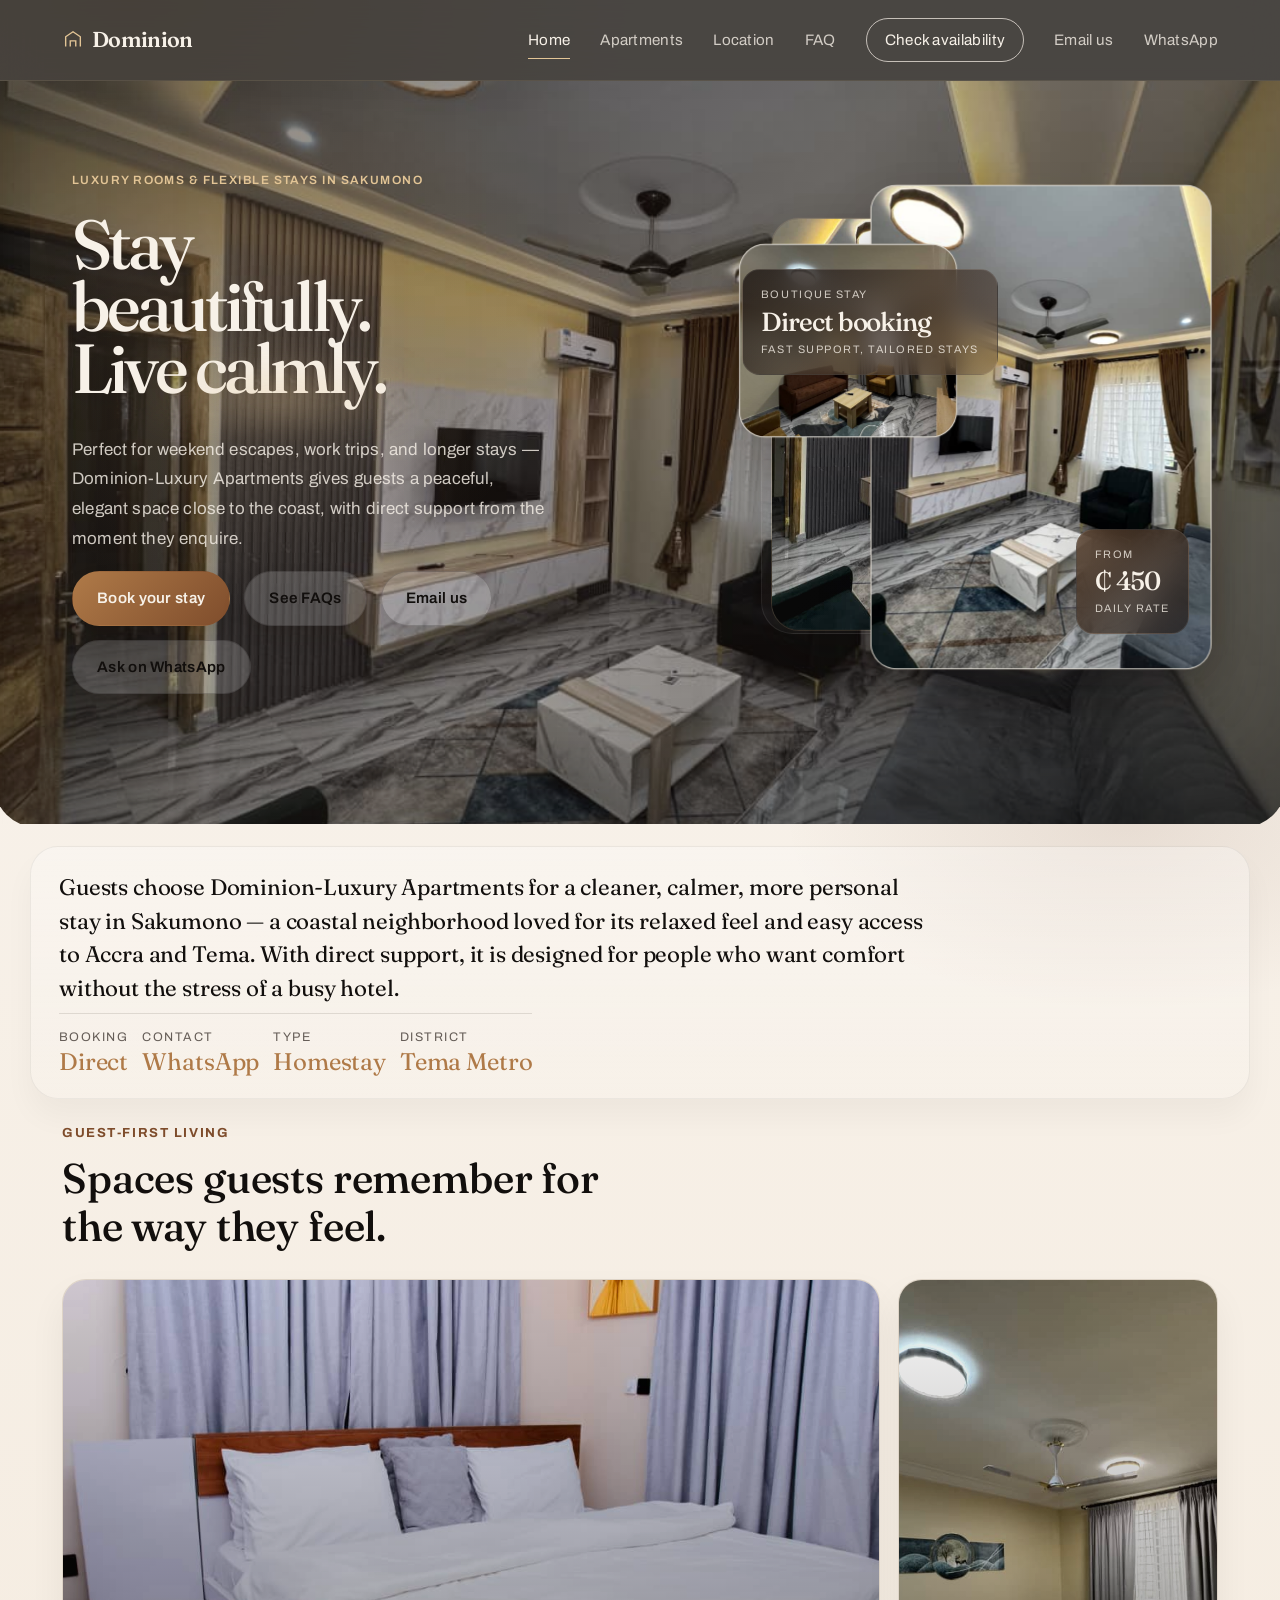
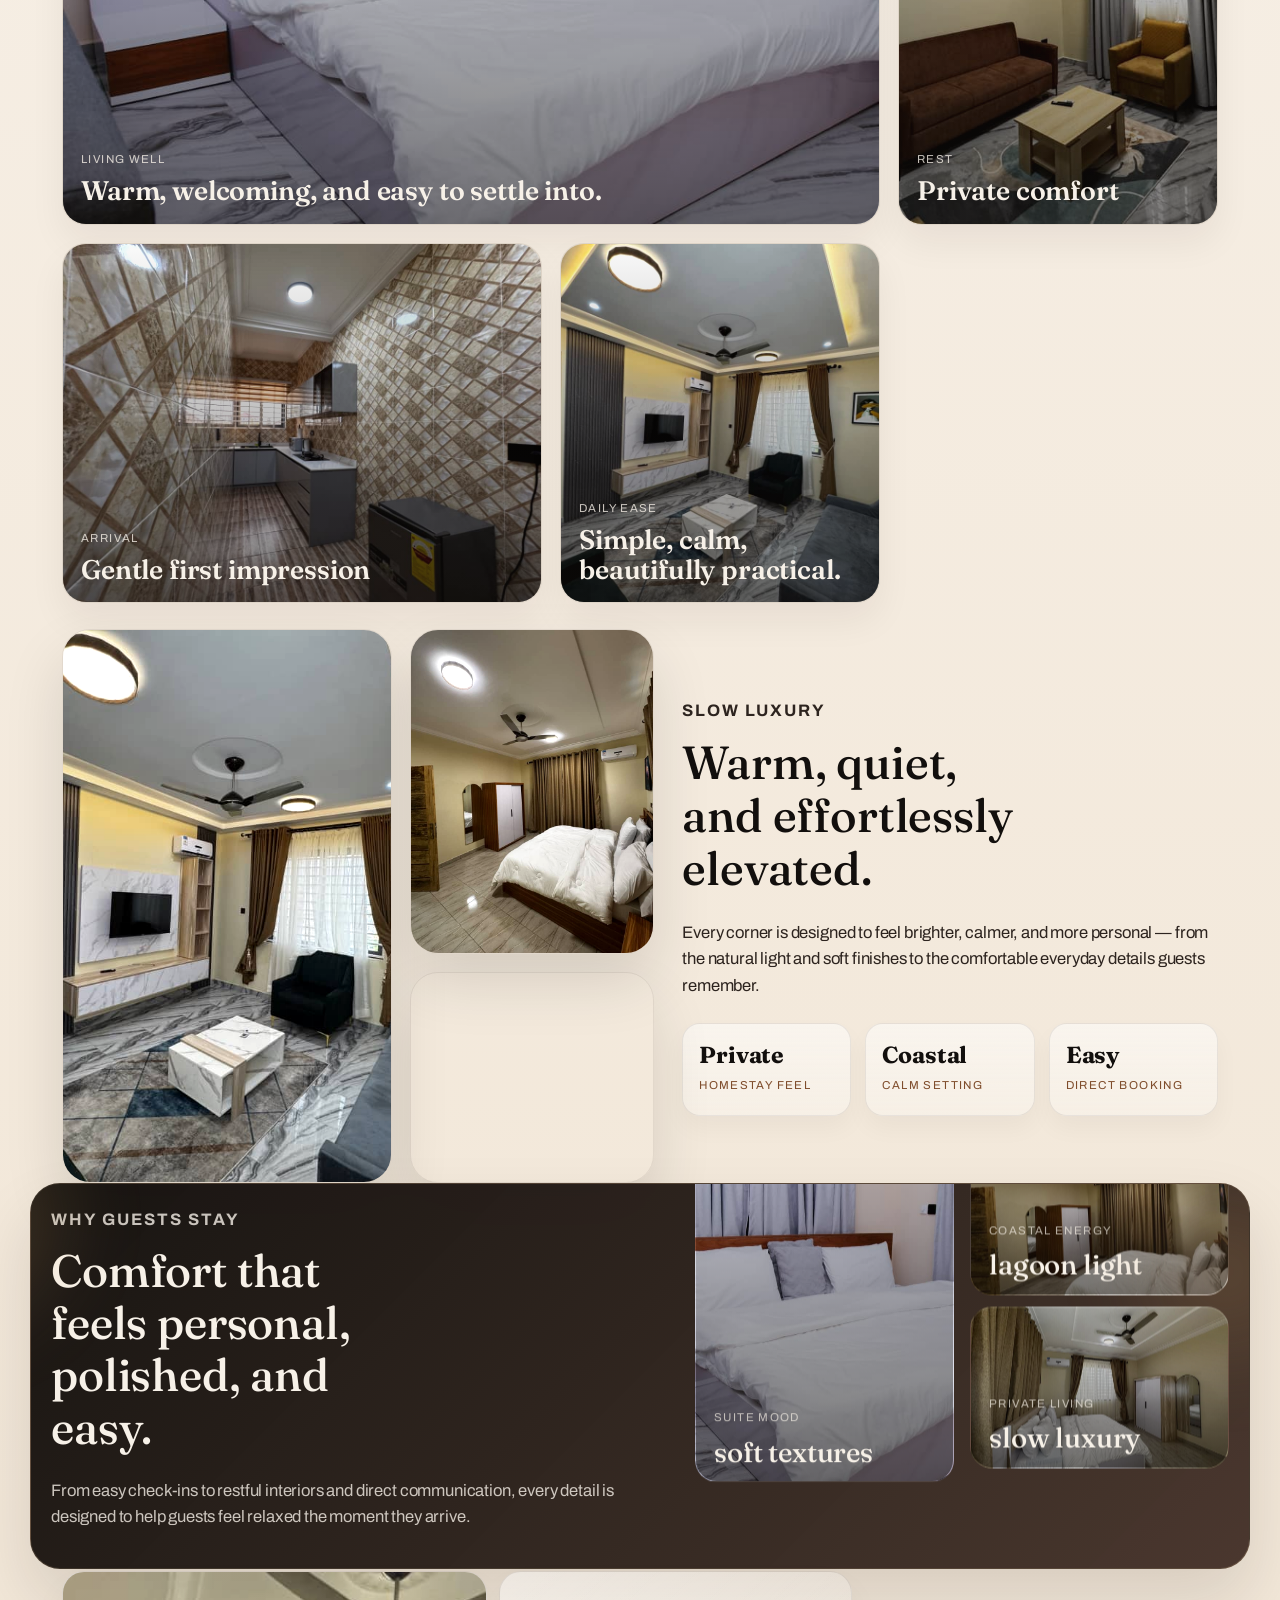
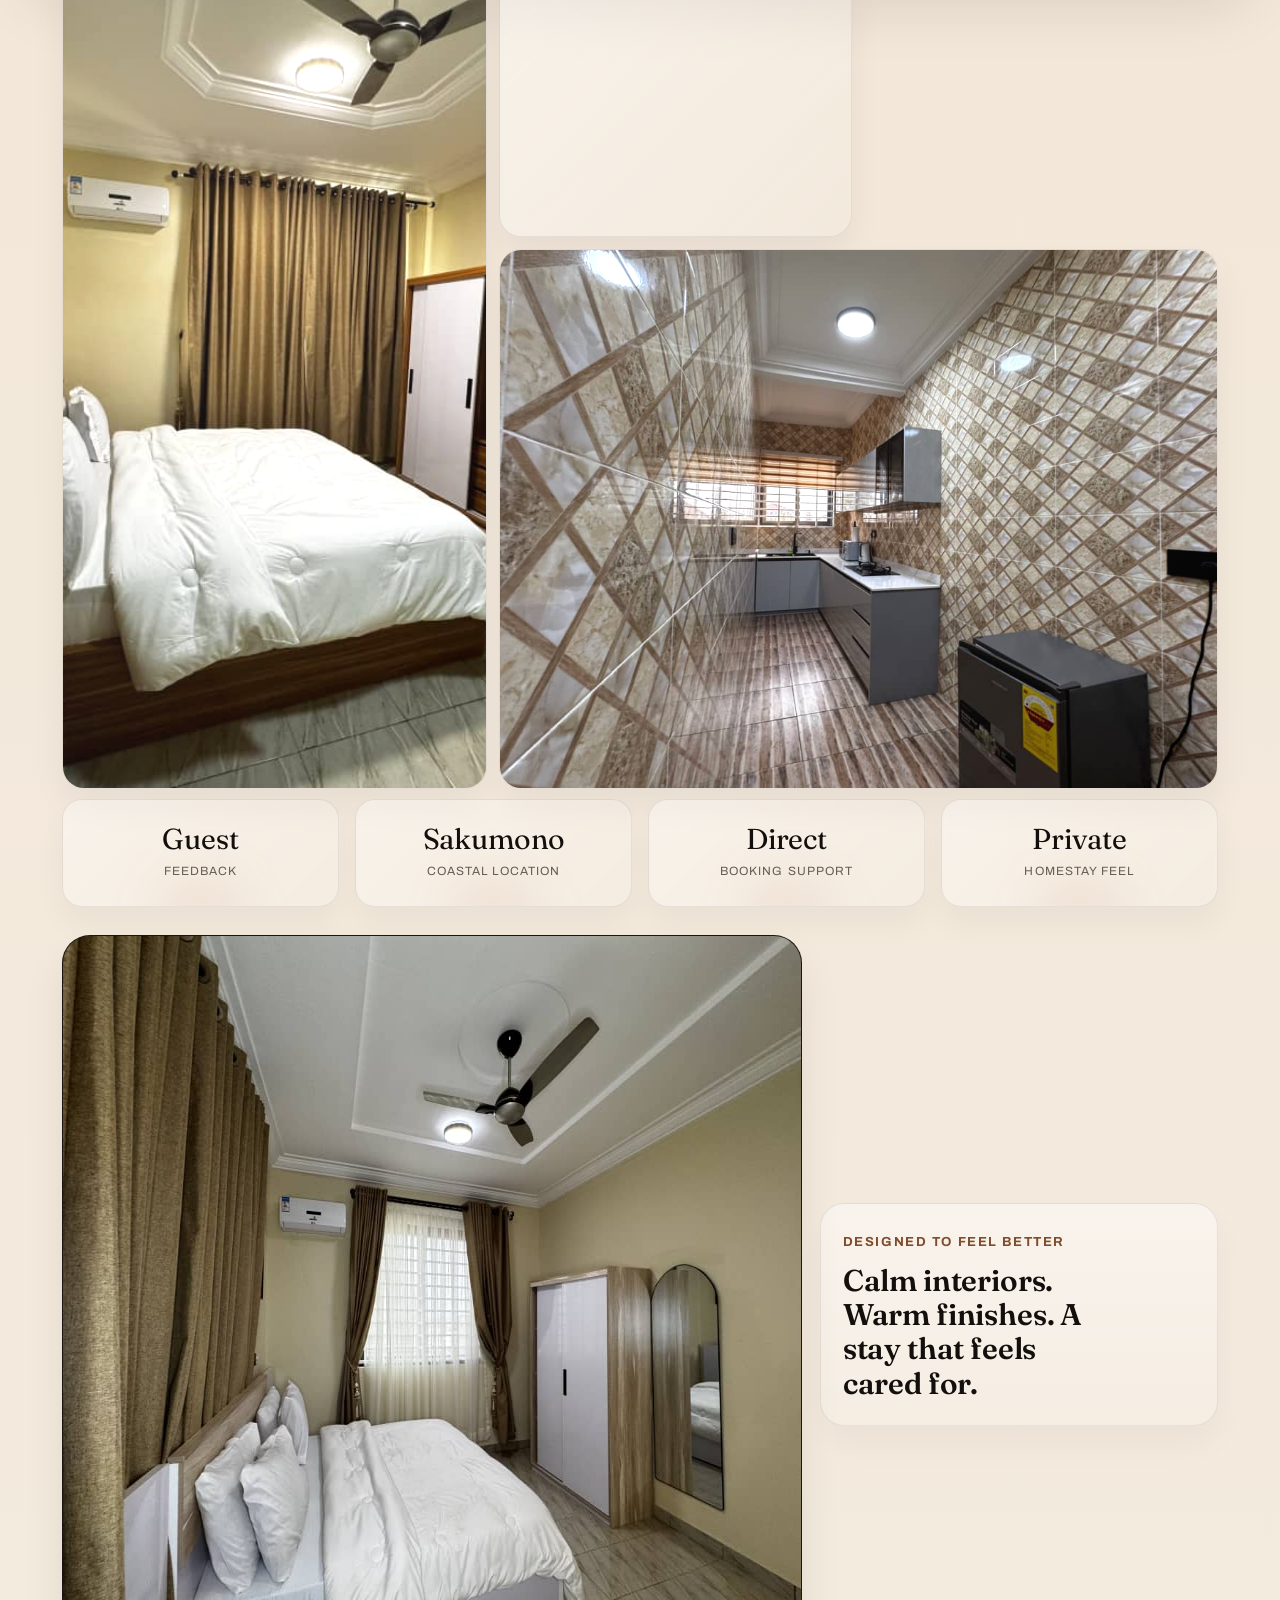
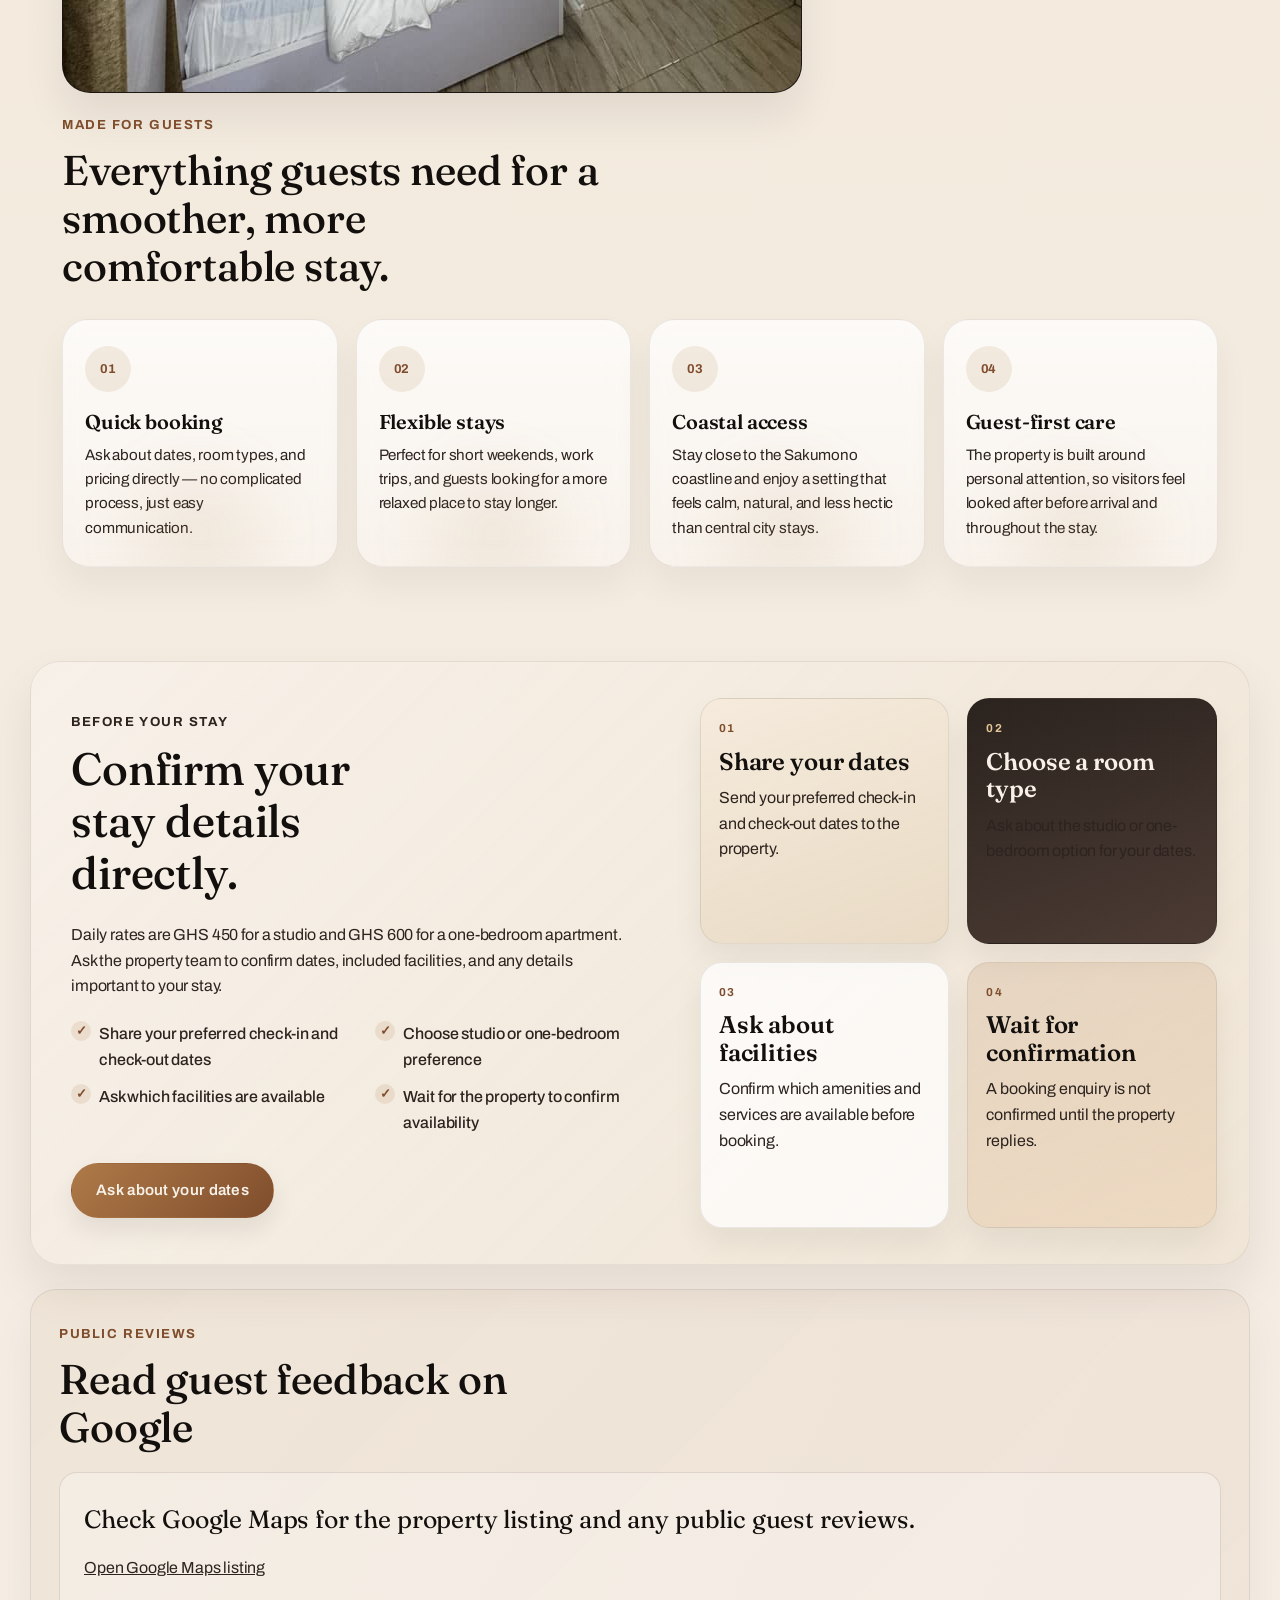
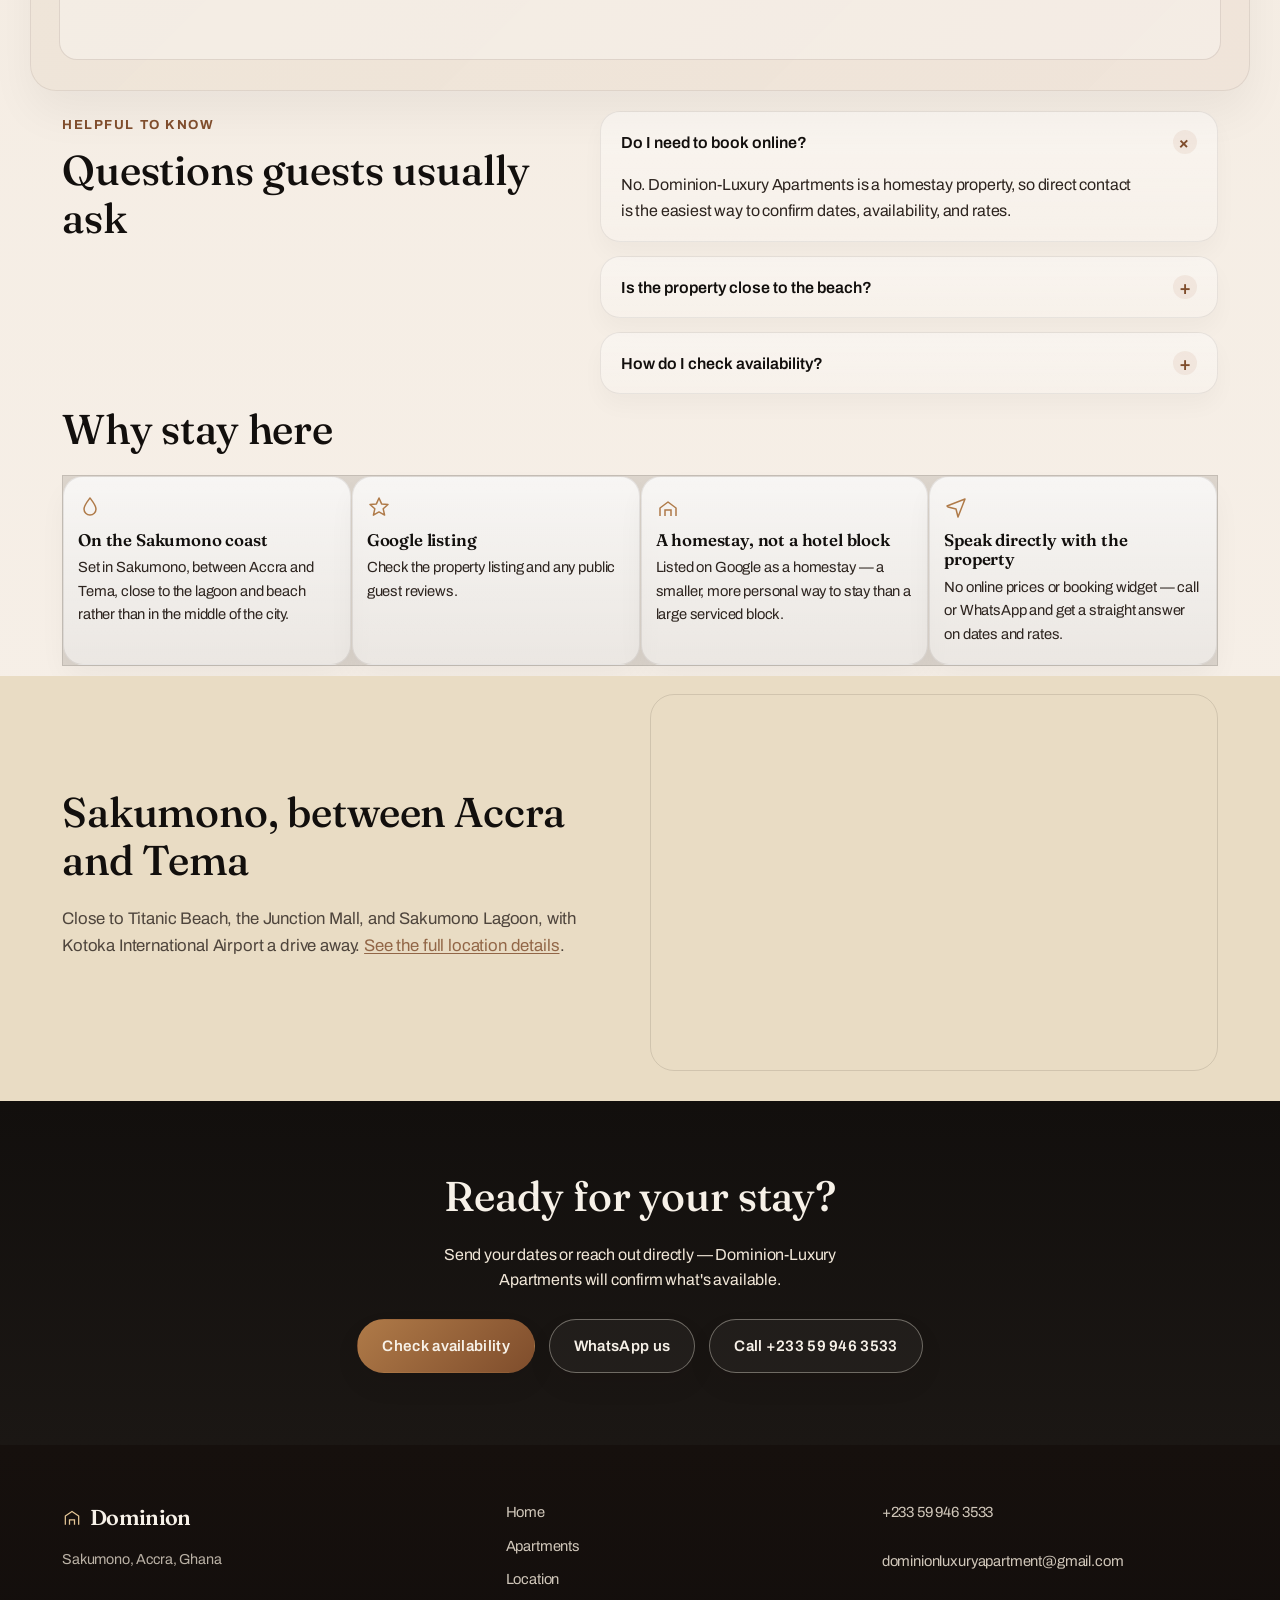
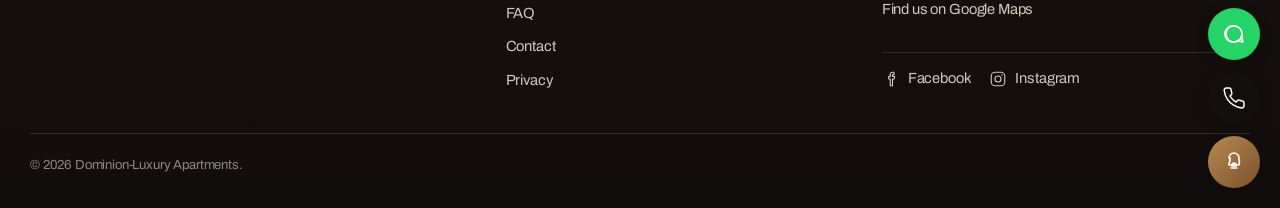
==== commit 9ca558ed: "Add 404, privacy page, sitemap and site audit" ====
--- a/index.html
+++ b/index.html
@@ -1,25 +1,50 @@
 <!DOCTYPE html>
 <html lang="en">
 <head>
-  <meta name="google-site-verification" content="your-code-here" />
 <meta charset="UTF-8">
 <meta name="viewport" content="width=device-width, initial-scale=1.0">
+<meta name="robots" content="index,follow">
+<meta name="theme-color" content="#120f0d">
+<link rel="canonical" href="https://dominionluxuryapartment.com/">
 <title>Dominion-Luxury Apartments — Homestay in Sakumono, Accra</title>
 <meta name="description" content="Discover Dominion-Luxury Apartments in Sakumono, Accra — a calm, stylish coastal homestay with direct booking support and a boutique-luxury feel.">
 <meta property="og:title" content="Dominion-Luxury Apartments — Coastal Boutique Homestay in Sakumono, Accra">
 <meta property="og:description" content="Discover Dominion-Luxury Apartments in Sakumono, Accra — a calm, stylish coastal homestay with direct booking support and a boutique-luxury feel.">
 <meta property="og:type" content="website">
-<meta property="og:url" content="https://www.dominionluxuryapartments.com/">
-<meta property="og:image" content="images/pool-photo-1.jpg">
+<meta property="og:url" content="https://dominionluxuryapartment.com/">
+<meta property="og:image" content="https://dominionluxuryapartment.com/images/dominion-listing-photo.jpg">
 <meta name="twitter:card" content="summary_large_image">
 <meta name="twitter:title" content="Dominion-Luxury Apartments — Sakumono, Accra">
 <meta name="twitter:description" content="Discover Dominion-Luxury Apartments in Sakumono, Accra — a calm, stylish coastal homestay with direct booking support and a boutique-luxury feel.">
-<meta name="twitter:image" content="images/pool-photo-1.jpg">
+<meta name="twitter:image" content="https://dominionluxuryapartment.com/images/dominion-listing-photo.jpg">
 <link rel="icon" href="data:image/svg+xml,%3Csvg xmlns='http://www.w3.org/2000/svg' viewBox='0 0 24 24'%3E%3Crect width='24' height='24' fill='%231C1712'/%3E%3Cpath d='M6 18V9l6-4 6 4v9' stroke='%23AD8A4E' stroke-width='1.6' fill='none'/%3E%3C/svg%3E">
 <link rel="preconnect" href="https://fonts.googleapis.com">
 <link rel="preconnect" href="https://fonts.gstatic.com" crossorigin>
 <link href="https://fonts.googleapis.com/css2?family=Fraunces:ital,opsz,wght@0,9..144,400;0,9..144,500;0,9..144,600;1,9..144,500&family=Archivo:wght@400;500;600;700&display=swap" rel="stylesheet">
 <link rel="stylesheet" href="styles.css">
+<script type="application/ld+json">
+{
+  "@context": "https://schema.org",
+  "@type": "LodgingBusiness",
+  "name": "Dominion-Luxury Apartments",
+  "description": "Boutique homestay accommodation in Sakumono, Accra with direct booking support and a calm coastal atmosphere.",
+  "telephone": "+233 59 946 3533",
+  "address": {
+    "@type": "PostalAddress",
+    "addressLocality": "Sakumono",
+    "addressRegion": "Greater Accra Region",
+    "addressCountry": "GH"
+  },
+  "geo": {
+    "@type": "GeoCoordinates",
+    "latitude": 5.644609640587883,
+    "longitude": -0.043361395659025616
+  },
+  "url": "https://dominionluxuryapartment.com/",
+  "image": "https://dominionluxuryapartment.com/images/dominion-listing-photo.jpg",
+  "priceRange": "GHS 450-600 per day"
+}
+</script>
 </head>
 <body data-page="home">
 
@@ -66,16 +91,14 @@
       </div>
       <div class="hero-art reveal reveal-delay-2" aria-hidden="true">
         <div class="hero-video-wrap">
-          <video class="hero-video" autoplay muted loop playsinline poster="images/pool-photo-15.jpg">
-            <source src="https://videos.pexels.com/video-files/4493992/4493992-hd_1920_1080_25fps.mp4" type="video/mp4">
-          </video>
+          <img class="hero-video" src="images/pool-photo-15.jpg" alt="Apartment living room with sofas, a television, and warm lighting" width="1008" height="756" loading="eager" decoding="async" fetchpriority="high" />
         </div>
         <div class="hero-photo-stack">
           <div class="hero-photo hero-photo--main">
-            <img src="images/pool-photo-15.jpg" alt="Luxury apartment exterior and modern residence" loading="eager" decoding="async" />
+            <img src="images/pool-photo-15.jpg" alt="Living room with sofas and a television at Dominion-Luxury Apartments" loading="eager" decoding="async" />
           </div>
           <div class="hero-photo hero-photo--small hero-photo--top">
-            <img src="images/pool-photo-11.jpg" alt="Modern apartment bedroom and coastal view" loading="eager" decoding="async" />
+            <img src="images/pool-photo-11.jpg" alt="Living room with a sofa, armchair, and curtained window" loading="eager" decoding="async" />
           </div>
         </div>
         <div class="hero-panel hero-panel--big">
@@ -86,19 +109,20 @@
         <div class="hero-panel hero-panel--small">
           <span class="panel-label">From</span>
           <strong>₵ 450</strong>
-          <small>per night</small>
-        </div>
-      </div>
-    </div>
+          <small>daily rate</small>
+        </div>
+      </div>
+    </div>
+
   </section>
 
   <!-- WELCOME / ABOUT -->
   <section class="intro reveal reveal-delay-1" id="about">
     <div class="wrap intro-inner">
-      <p class="intro-lead">Guests choose Dominion-Luxury Apartments for a cleaner, calmer, more personal stay in Sakumono — a coastal neighborhood loved for its relaxed feel and easy access to Accra and Tema. With a strong guest rating and direct support, it is designed for people who want comfort without the stress of a busy hotel.</p>
+      <p class="intro-lead">Guests choose Dominion-Luxury Apartments for a cleaner, calmer, more personal stay in Sakumono — a coastal neighborhood loved for its relaxed feel and easy access to Accra and Tema. With direct support, it is designed for people who want comfort without the stress of a busy hotel.</p>
       <dl class="fact-strip">
-        <div><dt>Rating</dt><dd>4.2</dd></div>
-        <div><dt>Reviews</dt><dd>16</dd></div>
+        <div><dt>Booking</dt><dd>Direct</dd></div>
+        <div><dt>Contact</dt><dd>WhatsApp</dd></div>
         <div><dt>Type</dt><dd>Homestay</dd></div>
         <div><dt>District</dt><dd>Tema Metro</dd></div>
       </dl>
@@ -114,7 +138,7 @@
 
       <div class="customer-grid">
         <article class="customer-card customer-card--wide reveal">
-          <img src="images/pool-photo-1.jpg" alt="Luxury apartment lounge with warm, relaxed styling" loading="lazy" decoding="async" />
+          <img src="images/dominion-listing-photo.jpg" alt="Bedroom with white bedding, a wood headboard, and gray curtains at Dominion-Luxury Apartments" loading="lazy" decoding="async" />
           <div class="customer-card__copy">
             <span>Living well</span>
             <h3>Warm, welcoming, and easy to settle into.</h3>
@@ -122,7 +146,7 @@
         </article>
 
         <article class="customer-card reveal">
-          <img src="images/pool-photo-11.jpg" alt="Modern bedroom with calm luxury styling" loading="lazy" decoding="async" />
+          <img src="images/pool-photo-11.jpg" alt="Living room with a brown sofa and armchair" loading="lazy" decoding="async" />
           <div class="customer-card__copy">
             <span>Rest</span>
             <h3>Private comfort</h3>
@@ -130,7 +154,7 @@
         </article>
 
         <article class="customer-card reveal">
-          <img src="images/pool-photo-14.jpg" alt="Contemporary apartment facade and warm exterior styling" loading="lazy" decoding="async" />
+          <img src="images/pool-photo-12.jpg" alt="Kitchen with tiled walls and gray cabinets" loading="lazy" decoding="async" />
           <div class="customer-card__copy">
             <span>Arrival</span>
             <h3>Gentle first impression</h3>
@@ -138,7 +162,7 @@
         </article>
 
         <article class="customer-card customer-card--tall reveal">
-          <img src="images/pool-photo-15.jpg" alt="Bright and polished apartment interior" loading="lazy" decoding="async" />
+          <img src="images/pool-photo-15.jpg" alt="Living room with seating and a television wall" loading="lazy" decoding="async" />
           <div class="customer-card__copy">
             <span>Daily ease</span>
             <h3>Simple, calm, beautifully practical.</h3>
@@ -152,11 +176,11 @@
     <div class="wrap story-layout">
       <div class="story-visual">
         <div class="story-visual__main">
-          <img src="images/pool-photo-15.jpg" alt="Modern apartment exterior with clean luxury finish" loading="lazy" decoding="async" />
+          <img src="images/pool-photo-15.jpg" alt="Living room with sofas and a television" loading="lazy" decoding="async" />
         </div>
         <div class="story-visual__stack">
-          <img src="images/pool-photo-16.jpg" alt="Refined kitchen and warm home styling" loading="lazy" decoding="async" />
-          <img src="images/pool-photo-18.jpg" alt="Open outdoor area with generous apartment ambience" loading="lazy" decoding="async" />
+          <img src="images/pool-photo-2.jpg" alt="Refined bedroom and warm home styling" loading="lazy" decoding="async" />
+          <img src="images/pool-photo-17.jpg" alt="Bedroom with white bedding and gray curtains" loading="lazy" decoding="async" />
         </div>
       </div>
       <div class="story-copy">
@@ -208,13 +232,13 @@
   <section class="immersive-gallery">
     <div class="wrap photo-wall reveal reveal-delay-2">
       <div class="photo-wall__item photo-wall__item--large">
-        <img src="images/pool-photo-10.jpg" alt="Luxury apartment interior and coastal living" loading="eager" decoding="async" />
+        <img src="images/pool-photo-6.jpg" alt="Bedroom with white bedding and wooden furniture" loading="eager" decoding="async" />
       </div>
       <div class="photo-wall__item photo-wall__item--tall">
-        <img src="images/pool-photo-17.jpg" alt="Resort-style pool and relaxed luxury setting" loading="lazy" decoding="async" />
+        <img src="images/pool-photo-17.jpg" alt="Bedroom with white bedding and gray curtains" loading="lazy" decoding="async" />
       </div>
       <div class="photo-wall__item photo-wall__item--wide">
-        <img src="images/pool-photo-18.jpg" alt="Large apartment compound with premium outdoor feel" loading="lazy" decoding="async" />
+        <img src="images/pool-photo-12.jpg" alt="Apartment kitchen with tiled walls and gray cabinets" loading="lazy" decoding="async" />
       </div>
     </div>
   </section>
@@ -223,8 +247,8 @@
     <div class="wrap">
       <div class="stats-row reveal">
         <div class="stat-pill">
-          <span class="stat-value">4.2★</span>
-          <span class="stat-label">guest rating</span>
+          <span class="stat-value">Guest</span>
+          <span class="stat-label">feedback</span>
         </div>
         <div class="stat-pill">
           <span class="stat-value">Sakumono</span>
@@ -242,9 +266,7 @@
 
       <div class="video-showcase reveal">
         <div class="video-showcase__frame">
-          <video autoplay muted loop playsinline poster="images/pool-photo-10.jpg">
-            <source src="https://videos.pexels.com/video-files/2111195/2111195-hd_1920_1080_25fps.mp4" type="video/mp4">
-          </video>
+          <img src="images/pool-photo-3.jpg" alt="Bedroom with white bedding, curtains, and a wardrobe" width="1008" height="756" loading="lazy" decoding="async" />
         </div>
         <div class="video-showcase__copy">
           <p class="eyebrow">Designed to feel better</p>
@@ -292,17 +314,15 @@
   <section class="stay-amenities reveal">
     <div class="wrap amenities-wrap">
       <div class="amenities-copy">
-        <p class="eyebrow">What’s included</p>
-        <h2>Everything that makes your stay feel easy and comfortable.</h2>
-        <p>Whether you are visiting for work, a short holiday, or a longer coastal stay, Dominion-Luxury Apartments is designed to feel restful, tidy, and ready when you arrive.</p>
+        <p class="eyebrow">Before your stay</p>
+        <h2>Confirm your stay details directly.</h2>
+        <p>Daily rates are GHS 450 for a studio and GHS 600 for a one-bedroom apartment. Ask the property team to confirm dates, included facilities, and any details important to your stay.</p>
 
         <ul class="amenities-list">
-          <li>Fast direct booking support</li>
-          <li>Private, quiet apartment setting</li>
-          <li>Comfortable living and sleeping space</li>
-          <li>Reliable Wi‑Fi and practical essentials</li>
-          <li>Coastal access and local transport ease</li>
-          <li>Flexible stays for short and longer visits</li>
+          <li>Share your preferred check-in and check-out dates</li>
+          <li>Choose studio or one-bedroom preference</li>
+          <li>Ask which facilities are available</li>
+          <li>Wait for the property to confirm availability</li>
         </ul>
 
         <a class="btn btn-primary" href="contact.html">Ask about your dates</a>
@@ -311,26 +331,26 @@
       <div class="amenities-panel" aria-label="Stay highlights">
         <article class="amenity-card amenity-card--warm">
           <span class="amenity-number">01</span>
-          <h3>Relaxed comfort</h3>
-          <p>Thoughtful interiors and a calmer setting for business travel or a slower coastal getaway.</p>
+          <h3>Share your dates</h3>
+          <p>Send your preferred check-in and check-out dates to the property.</p>
         </article>
 
         <article class="amenity-card amenity-card--dark">
           <span class="amenity-number">02</span>
-          <h3>Private feel</h3>
-          <p>A more personal homestay atmosphere than a busy hotel block, with a quieter pace.</p>
+          <h3>Choose a room type</h3>
+          <p>Ask about the studio or one-bedroom option for your dates.</p>
         </article>
 
         <article class="amenity-card amenity-card--light">
           <span class="amenity-number">03</span>
-          <h3>Easy support</h3>
-          <p>Get quick answers on availability, room options, and next steps without a complicated process.</p>
+          <h3>Ask about facilities</h3>
+          <p>Confirm which amenities and services are available before booking.</p>
         </article>
 
         <article class="amenity-card amenity-card--accent">
           <span class="amenity-number">04</span>
-          <h3>Coastal access</h3>
-          <p>Enjoy a location close to the Sakumono coastline and the ease of staying between Accra and Tema.</p>
+          <h3>Wait for confirmation</h3>
+          <p>A booking enquiry is not confirmed until the property replies.</p>
         </article>
       </div>
     </div>
@@ -339,40 +359,19 @@
   <section class="testimonial-band">
     <div class="wrap testimonial-wrap reveal">
       <div class="testimonial-head">
-        <p class="eyebrow">Guest moments</p>
-        <h2>What people appreciate most</h2>
-      </div>
-
-      <div class="testimonial-slider" aria-live="polite">
-        <button class="slider-btn slider-btn-prev" type="button" aria-label="Previous testimonial">←</button>
-
+        <p class="eyebrow">Public reviews</p>
+        <h2>Read guest feedback on Google</h2>
+      </div>
+
+      <div class="testimonial-slider">
         <div class="testimonial-panel">
           <article class="testimonial is-active">
-            <p class="quote">“A peaceful place to stay in Sakumono. The location felt easy and the overall vibe was relaxed, friendly, and very genuine.”</p>
+            <p class="quote">Check Google Maps for the property listing and any public guest reviews.</p>
             <div class="person">
-              <strong>— Guest review</strong>
-              <span>Google review summary</span>
+              <a href="https://www.google.com/maps/search/?api=1&amp;query=Dominion+Luxury+Apartments%2C+Sakumono" target="_blank" rel="noopener">Open Google Maps listing</a>
             </div>
           </article>
-
-          <article class="testimonial">
-            <p class="quote">“The homestay feel was exactly what we wanted — personal, calm, and close to the coast without the chaos of a big hotel.”</p>
-            <div class="person">
-              <strong>— Visitor feedback</strong>
-              <span>Holiday stay</span>
-            </div>
-          </article>
-
-          <article class="testimonial">
-            <p class="quote">“For a short stay or a slower trip, it feels like a good fit when you want comfort and direct communication with the property.”</p>
-            <div class="person">
-              <strong>— Traveler note</strong>
-              <span>Business & leisure</span>
-            </div>
-          </article>
-        </div>
-
-        <button class="slider-btn slider-btn-next" type="button" aria-label="Next testimonial">→</button>
+        </div>
       </div>
     </div>
   </section>
@@ -430,8 +429,8 @@
         </article>
         <article class="value-card">
           <svg viewBox="0 0 24 24" aria-hidden="true"><path d="m12 3 2.6 5.9 6.4.6-4.8 4.3 1.4 6.3L12 16.9l-5.6 3.2 1.4-6.3-4.8-4.3 6.4-.6L12 3z" fill="none" stroke="currentColor" stroke-width="1.5" stroke-linejoin="round"/></svg>
-          <h3>Rated 4.2 by real guests</h3>
-          <p>16 reviews on Google, visible on the property's public listing — not testimonials picked for a website.</p>
+          <h3>Google listing</h3>
+          <p>Check the property listing and any public guest reviews.</p>
         </article>
         <article class="value-card">
           <svg viewBox="0 0 24 24" aria-hidden="true"><path d="M4 21v-8l8-6 8 6v8" fill="none" stroke="currentColor" stroke-width="1.5" stroke-linejoin="round"/><path d="M9 21v-6h6v6" fill="none" stroke="currentColor" stroke-width="1.5"/></svg>
@@ -455,7 +454,7 @@
         <p class="section-lead">Close to Titanic Beach, the Junction Mall, and Sakumono Lagoon, with Kotoka International Airport a drive away. <a class="text-link" href="location.html">See the full location details</a>.</p>
       </div>
       <div class="map-embed">
-        <iframe title="Map of Dominion-Luxury Apartments, Sakumono" src="https://www.google.com/maps?q=JXV4%2BWFF+Sakumono&output=embed" loading="lazy" referrerpolicy="no-referrer-when-downgrade"></iframe>
+        <iframe title="Map of Dominion-Luxury Apartments, Sakumono" src="https://www.google.com/maps?q=5.644609640587883,-0.043361395659025616&amp;output=embed" loading="lazy" referrerpolicy="no-referrer-when-downgrade"></iframe>
       </div>
     </div>
   </section>
@@ -484,7 +483,7 @@
         </span>
         Dominion
       </a>
-      <p>JXV4+WFF, Sakumono, Accra, Ghana</p>
+      <p>Sakumono, Accra, Ghana</p>
     </div>
     <nav class="footer-nav" aria-label="Footer">
       <a href="index.html">Home</a>
@@ -492,11 +491,12 @@
       <a href="location.html">Location</a>
       <a href="faq.html">FAQ</a>
       <a href="contact.html">Contact</a>
+      <a href="privacy.html">Privacy</a>
     </nav>
     <div class="footer-contact">
       <p><a href="tel:+233599463533">+233 59 946 3533</a></p>
       <p><a href="mailto:dominionluxuryapartment@gmail.com">dominionluxuryapartment@gmail.com</a></p>
-      <p><a href="https://www.google.com/maps/search/?api=1&query=JXV4%2BWFF+Sakumono" target="_blank" rel="noopener">4.2★ · 16 reviews on Google</a></p>
+      <p><a href="https://www.google.com/maps/search/?api=1&amp;query=5.644609640587883%2C-0.043361395659025616" target="_blank" rel="noopener">Find us on Google Maps</a></p>
       <div class="footer-social">
         <a href="https://web.facebook.com/p/Dominion-Luxury-Apartments-61573926465909/?_rdc=1&_rdr" target="_blank" rel="noopener" aria-label="Dominion-Luxury Apartments on Facebook">
           <svg viewBox="0 0 24 24" aria-hidden="true"><path d="M14 8.5V6.8c0-.5.3-.8.8-.8H16V3h-2.1C11.9 3 11 4.4 11 6.3v2.2H9V12h2v9h3v-9h2.3l.5-3.5H14z" fill="none" stroke="currentColor" stroke-width="1.5" stroke-linejoin="round"/></svg>
--- a/styles.css
+++ b/styles.css
@@ -61,7 +61,7 @@
 body::before {
   content: "";
   position: fixed;
-  inset: -10% -8% auto -8%;
+  inset: -10% 0 auto;
   height: 72vh;
   pointer-events: none;
   background:
@@ -103,8 +103,8 @@
 }
 
 @keyframes floatBg {
-  0% { transform: translate3d(-12px, 0, 0) scale(1); }
-  100% { transform: translate3d(12px, -10px, 0) scale(1.04); }
+  0% { transform: translate3d(0, 0, 0); }
+  100% { transform: translate3d(0, -10px, 0); }
 }
 
 @keyframes drift {
@@ -351,7 +351,7 @@
   content: "";
   position: absolute;
   inset: auto 4% 18% auto;
-  width: 420px;
+  width: min(420px, 90vw);
   height: 420px;
   background: radial-gradient(circle, rgba(226, 195, 147, 0.34), rgba(226, 195, 147, 0.12) 35%, transparent 68%);
   filter: blur(18px);
@@ -471,6 +471,12 @@
 @keyframes rise { from { opacity: 0; transform: translateY(14px); } to { opacity: 1; transform: translateY(0); } }
 @media (prefers-reduced-motion: reduce) {
   .hero-tag, .hero-title, .hero-sub, .hero .hero-actions { animation: none; opacity: 1; }
+  *, *::before, *::after {
+    animation-duration: 0.01ms !important;
+    animation-iteration-count: 1 !important;
+    scroll-behavior: auto !important;
+    transition-duration: 0.01ms !important;
+  }
   .hero-art,
   .feature-card,
   .mini-card,
@@ -482,6 +488,17 @@
     transition: none;
     transform: none !important;
   }
+  .gallery-slider-shell { overflow: visible; }
+  .gallery-grid {
+    animation: none !important;
+    display: flex;
+    flex-wrap: wrap;
+    transform: none !important;
+    width: 100%;
+    min-width: 0;
+  }
+  .gallery-grid::after,
+  .gallery-slider-controls { display: none; }
 }
 .hero-art {
   display: flex;
@@ -622,6 +639,7 @@
   right: 6%;
   bottom: 8%;
 }
+
 .building-svg {
   display: none;
 }
@@ -1046,7 +1064,7 @@
 }
 
 .mini-card.mood-suite {
-  background-image: url('images/pool-photo-1.jpg');
+  background-image: url('images/dominion-listing-photo.jpg');
 }
 
 .mini-card.mood-coastal {
@@ -1363,9 +1381,7 @@
 
 .testimonial-slider {
   display: grid;
-  grid-template-columns: auto 1fr auto;
-  gap: 18px;
-  align-items: center;
+  grid-template-columns: 1fr;
 }
 
 .testimonial-panel {
@@ -1415,24 +1431,6 @@
   font-size: 0.82rem;
   color: var(--ink-soft);
   opacity: 0.7;
-}
-
-.slider-btn {
-  width: 42px;
-  height: 42px;
-  border: 1px solid var(--stone-line);
-  background: var(--plaster);
-  color: var(--ink);
-  border-radius: 50%;
-  font-size: 1.3rem;
-  cursor: pointer;
-  transition: background 0.2s ease, transform 0.2s ease;
-}
-
-.slider-btn:hover {
-  background: var(--ink);
-  color: var(--plaster);
-  transform: translateY(-1px);
 }
 
 .faq-section {
@@ -1528,6 +1526,25 @@
 .page-banner .hero-tag { color: var(--brass-light); }
 .page-banner .btn { margin-top: 8px; }
 
+.privacy-section {
+  padding: 36px 0 56px;
+}
+
+.privacy-content {
+  max-width: 800px;
+  display: grid;
+  gap: 24px;
+}
+
+.privacy-content h2 {
+  margin-bottom: 10px;
+}
+
+.privacy-content p {
+  color: var(--ink-soft);
+  line-height: 1.75;
+}
+
 /* ---------- Intro / fact strip ---------- */
 .intro {
   padding: 22px 0 10px;
@@ -1724,6 +1741,7 @@
 }
 .gallery-slider-shell {
   margin-top: 22px;
+  overflow: hidden;
 }
 .gallery-slider-controls {
   display: flex;
@@ -1901,7 +1919,9 @@
 .location-list { list-style: none; margin: 0; padding: 0; }
 .location-list li { display: flex; justify-content: space-between; gap: 16px; padding: 16px 0; border-top: 1px solid var(--stone-line); font-size: 0.96rem; }
 .location-list li:last-child { border-bottom: 1px solid var(--stone-line); }
-.location-list li span:last-child { color: var(--clay-deep); white-space: nowrap; }
+.location-list li span:last-child,
+.location-list li a { color: var(--clay-deep); white-space: nowrap; }
+.location-list li a { text-underline-offset: 0.18em; }
 @media (max-width: 760px) { .location-inner { grid-template-columns: 1fr; } }
 .map-section { padding: 0 0 30px; }
 
@@ -2194,116 +2214,6 @@
   font-weight: 700;
   cursor: pointer;
 }
-.review-modal {
-  position: fixed;
-  inset: 0;
-  background: rgba(19, 14, 12, 0.7);
-  display: flex;
-  align-items: center;
-  justify-content: center;
-  padding: 20px;
-  z-index: 200;
-}
-.review-modal[hidden] {
-  display: none;
-}
-.review-modal__card {
-  width: min(440px, 100%);
-  background: linear-gradient(180deg, rgba(29, 22, 18, 0.97), rgba(19, 14, 12, 0.98));
-  border: 1px solid rgba(217, 190, 138, 0.2);
-  border-radius: 22px;
-  box-shadow: 0 24px 60px rgba(0,0,0,0.35);
-  padding: 22px 22px 18px;
-  color: var(--plaster);
-}
-.review-modal__header {
-  display: flex;
-  align-items: center;
-  justify-content: space-between;
-  gap: 12px;
-  margin-bottom: 14px;
-}
-.review-modal__title {
-  font-family: var(--font-display);
-  font-size: clamp(1.5rem, 1.2rem + 0.6vw, 2rem);
-  margin: 0;
-}
-.review-modal__close {
-  border: none;
-  background: rgba(255,255,255,0.08);
-  color: var(--plaster);
-  width: 30px;
-  height: 30px;
-  border-radius: 50%;
-  cursor: pointer;
-  font-size: 1.2rem;
-}
-.review-stars {
-  display: flex;
-  gap: 8px;
-  margin: 12px 0 16px;
-}
-.review-star {
-  appearance: none;
-  border: none;
-  background: transparent;
-  color: rgba(255,255,255,0.32);
-  font-size: 2rem;
-  line-height: 1;
-  cursor: pointer;
-  transition: transform 0.15s ease, color 0.15s ease;
-}
-.review-star.is-active {
-  color: #f4c76d;
-}
-.review-star:hover,
-.review-star:focus-visible {
-  transform: scale(1.08);
-}
-.review-form label {
-  display: block;
-  margin-bottom: 8px;
-  color: rgba(245,239,230,0.8);
-  font-size: 0.8rem;
-  letter-spacing: 0.04em;
-  text-transform: uppercase;
-}
-.review-form textarea {
-  width: 100%;
-  min-height: 120px;
-  resize: vertical;
-  border: 1px solid rgba(217,190,138,0.2);
-  border-radius: 14px;
-  background: rgba(255,255,255,0.05);
-  color: var(--plaster);
-  padding: 12px 14px;
-  font-size: 0.95rem;
-}
-.review-form textarea::placeholder {
-  color: rgba(245,239,230,0.48);
-}
-.review-actions {
-  display: flex;
-  justify-content: flex-end;
-  gap: 10px;
-  margin-top: 16px;
-}
-.review-submit,
-.review-cancel {
-  border: none;
-  border-radius: 12px;
-  padding: 10px 14px;
-  font-weight: 700;
-  cursor: pointer;
-}
-.review-submit {
-  background: linear-gradient(135deg, #d4ab6d, #9b5a3a);
-  color: #fff;
-}
-.review-cancel {
-  background: rgba(255,255,255,0.08);
-  color: var(--plaster);
-}
 @media (max-width: 540px) {
   .floating-actions { right: 16px; bottom: 16px; }
   .ai-chat-panel { right: 12px; bottom: 82px; width: min(92vw, 340px); }
@@ -2325,8 +2235,10 @@
     justify-content: flex-start;
     gap: 12px;
     padding: 22px 18px 30px;
-    transform: translateX(100%);
-    transition: transform 0.28s ease;
+    opacity: 0;
+    visibility: hidden;
+    pointer-events: none;
+    transition: opacity 0.28s ease, visibility 0s linear 0.28s;
     font-size: 1rem;
     box-shadow: -10px 0 26px rgba(0,0,0,0.14);
     border-left: 1px solid rgba(17,12,10,0.06);
@@ -2364,7 +2276,12 @@
     color: var(--plaster);
     border-color: transparent;
   }
-  .main-nav.is-open { transform: translateX(0); }
+  .main-nav.is-open {
+    opacity: 1;
+    visibility: visible;
+    pointer-events: auto;
+    transition: opacity 0.28s ease;
+  }
   .nav-toggle { display: flex; }
   .nav-toggle span { background: var(--plaster); }
   .hero-inner {
@@ -2501,9 +2418,6 @@
   .testimonial-slider {
     grid-template-columns: 1fr;
   }
-  .slider-btn {
-    display: none;
-  }
   .testimonial-panel {
     min-height: 220px;
   }
